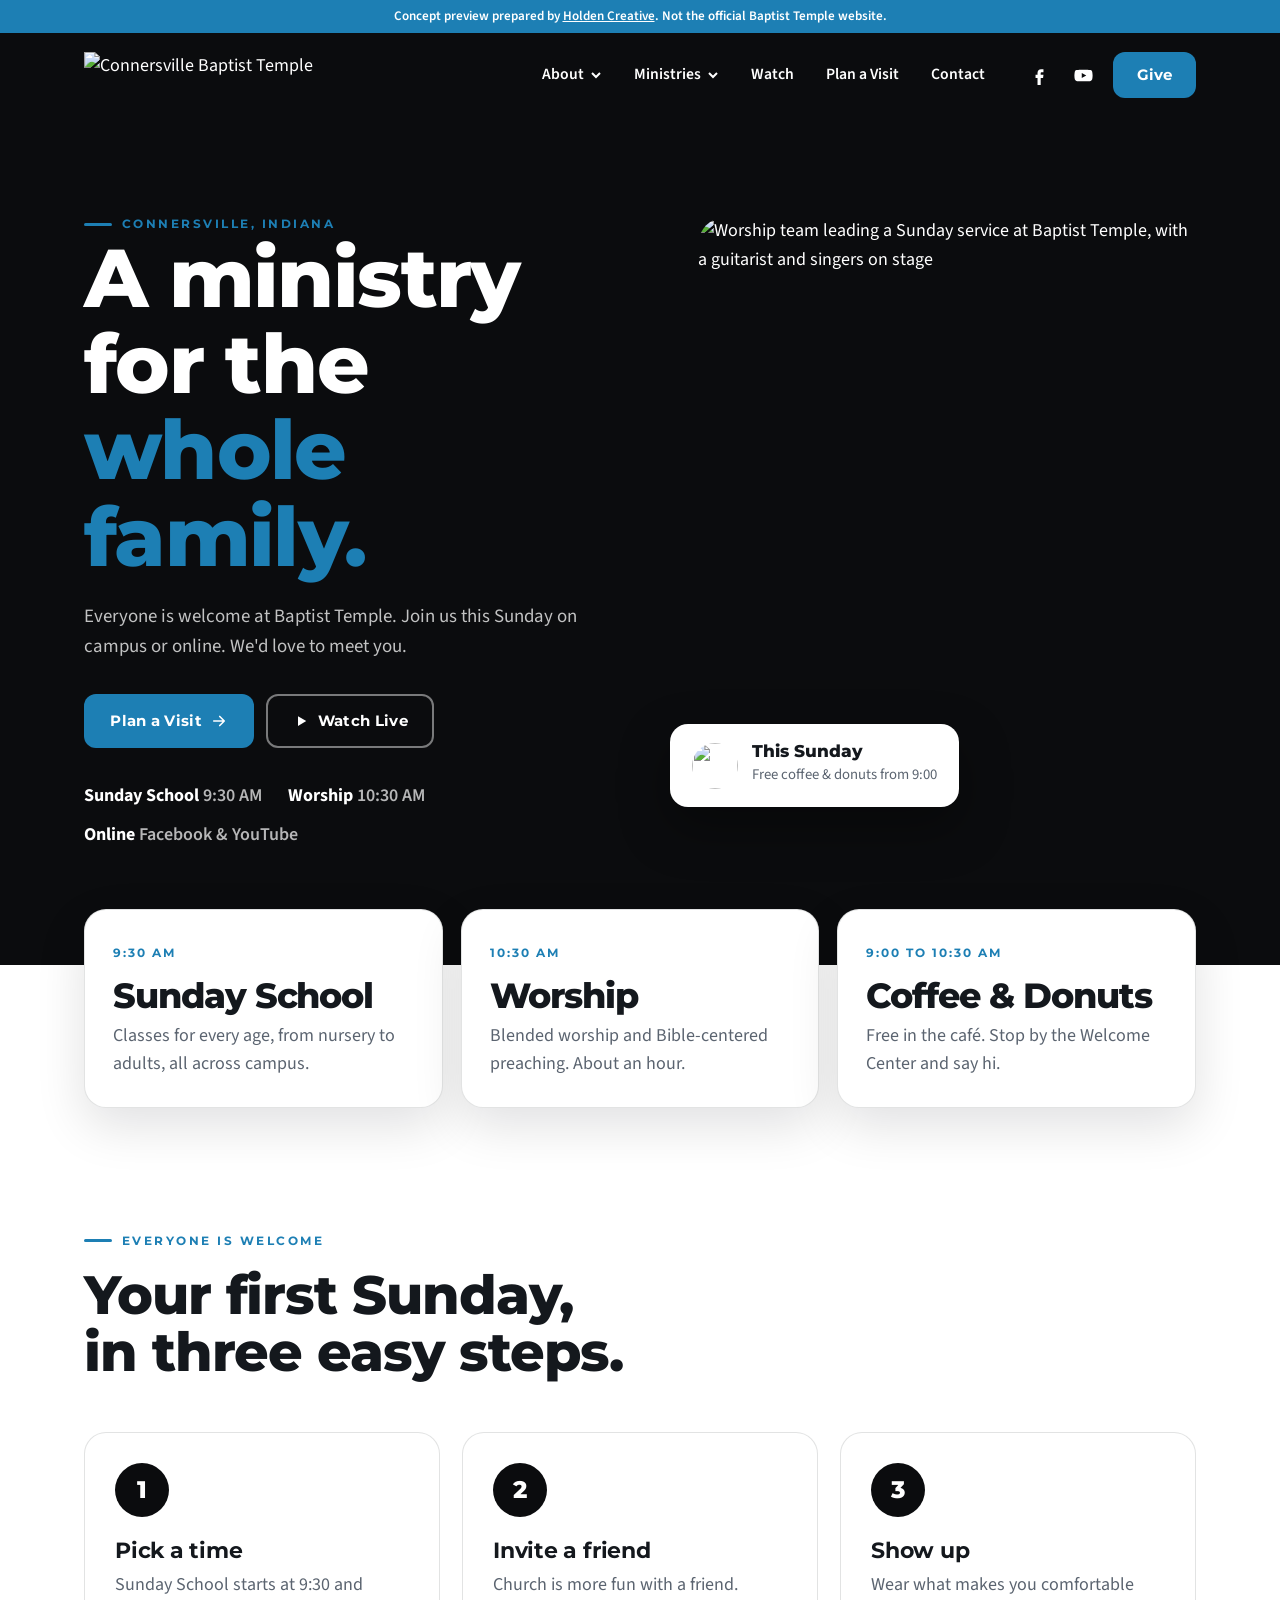
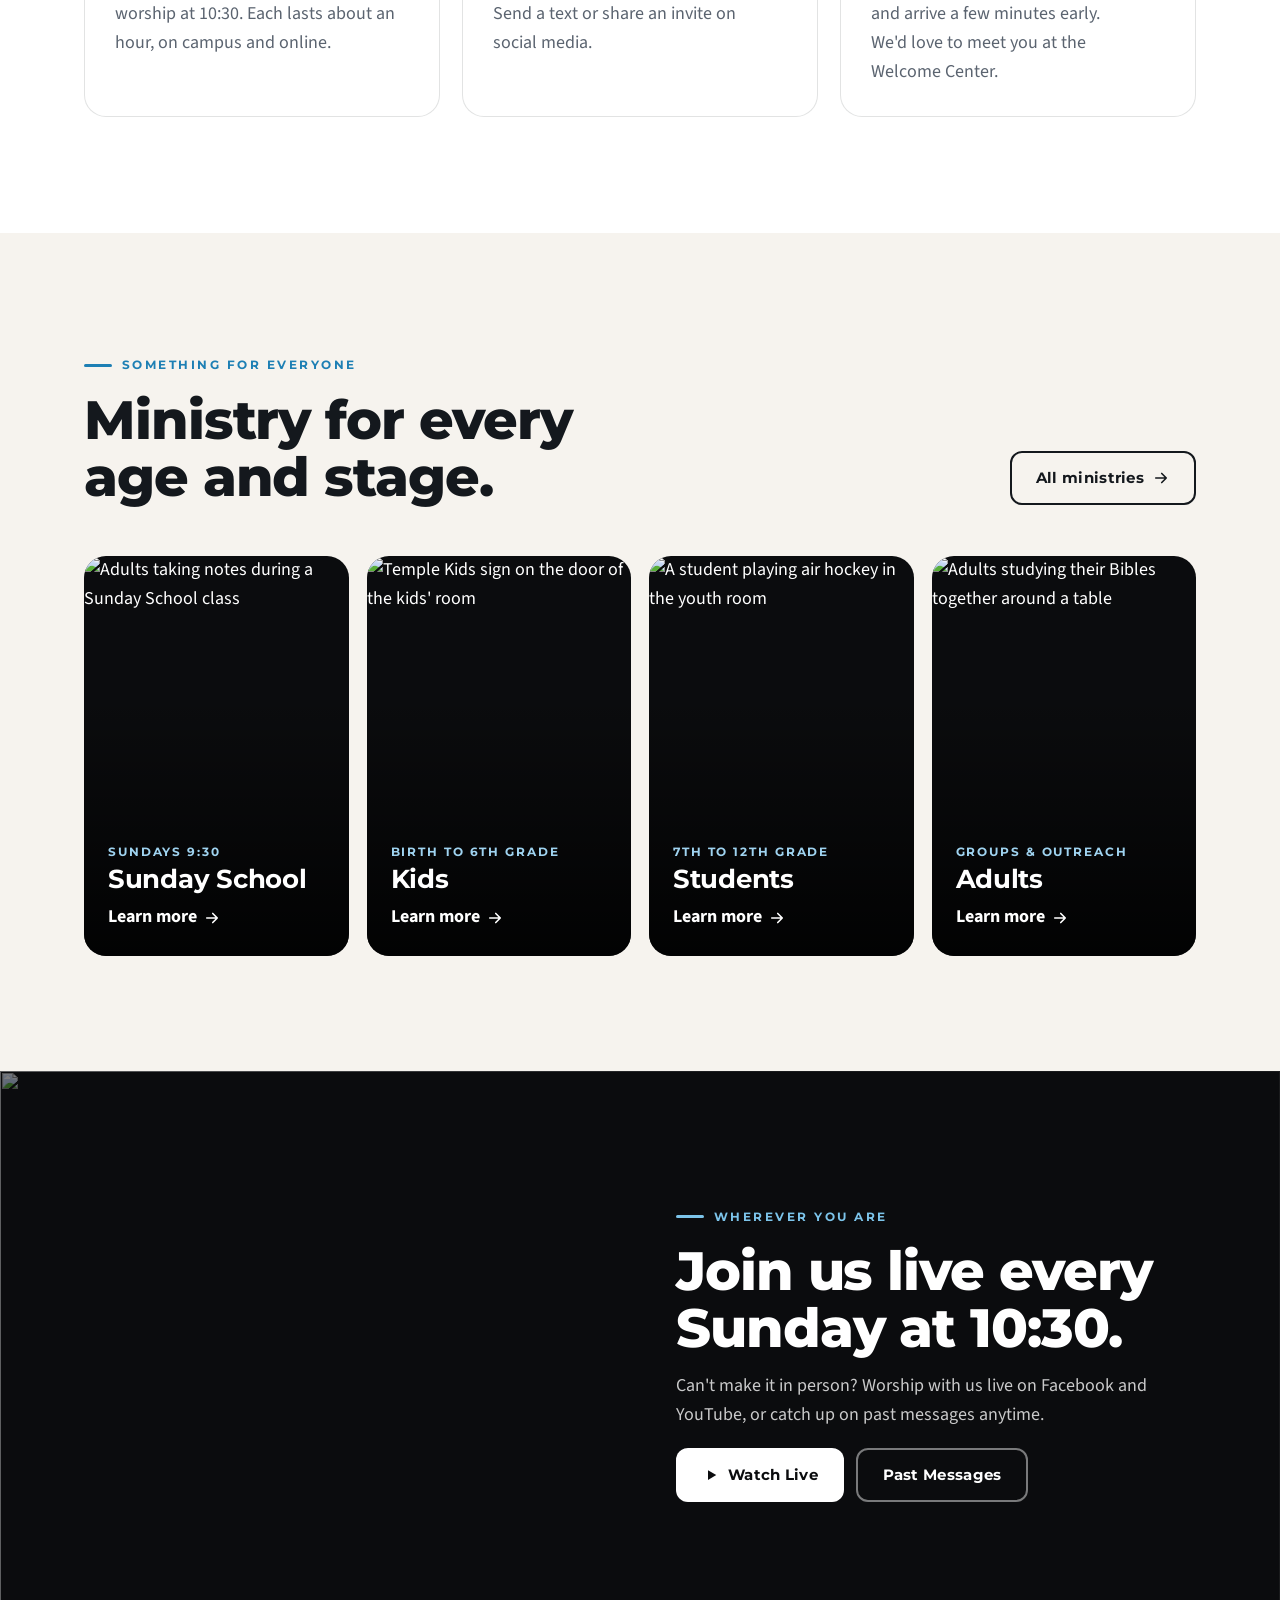
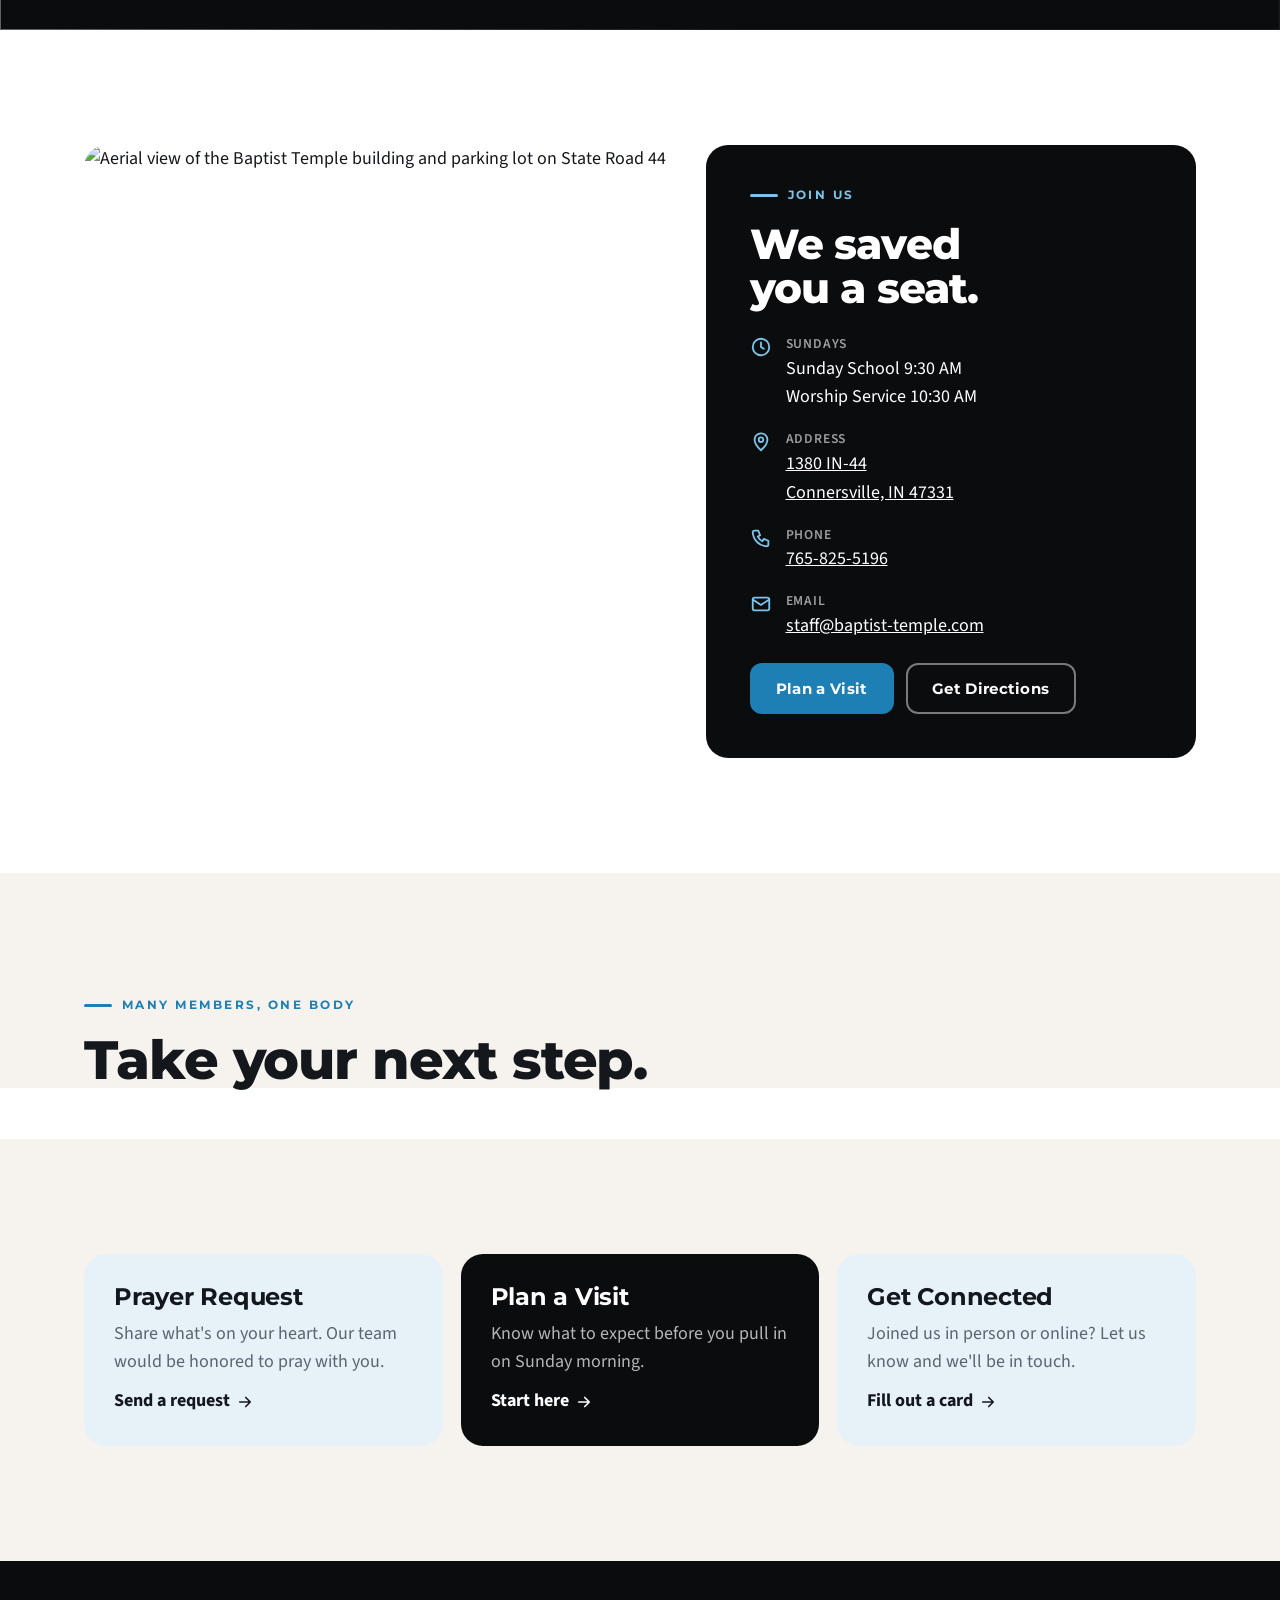
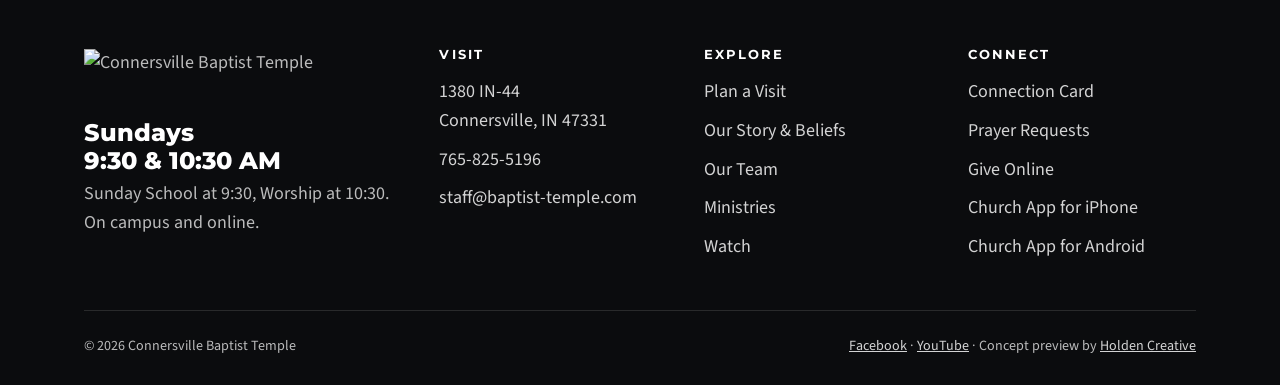
==== index.html @ 8ce60358 "Baptist Temple concept preview: 12 pages Co-Authored-By: Claude Opus 5.5 <noreply@anthropic.com> Cla" ====
<!DOCTYPE html>
<html lang="en">
<head>
<meta charset="utf-8">
<meta name="viewport" content="width=device-width, initial-scale=1">
<title>Baptist Temple · Connersville, Indiana · Sundays 9:30 & 10:30</title>
<meta name="description" content="Connersville Baptist Temple: a ministry for the whole family. Sunday School at 9:30 AM and Worship at 10:30 AM, on campus and online at 1380 IN-44, Connersville, IN.">
<meta name="robots" content="noindex, nofollow">
<meta name="theme-color" content="#0b0c0e">
<meta property="og:title" content="Baptist Temple · Connersville, Indiana · Sundays 9:30 & 10:30">
<meta property="og:description" content="Connersville Baptist Temple: a ministry for the whole family. Sunday School at 9:30 AM and Worship at 10:30 AM, on campus and online at 1380 IN-44, Connersville, IN.">
<meta property="og:image" content="https://images.squarespace-cdn.com/content/v1/69c2f93f5ac9211335b03425/bd5d86e3-f96b-4fd8-9ca3-9ea1f11c6f39/491735833_980411590846482_4012375894134007581_n+%281%29.jpg?format=2500w">
<link rel="icon" href="https://images.squarespace-cdn.com/content/v1/69c2f93f5ac9211335b03425/af8a34e6-af14-48a3-8293-bb2dea45f3d1/BT.png?format=300w">
<link rel="preconnect" href="https://fonts.googleapis.com">
<link rel="preconnect" href="https://fonts.gstatic.com" crossorigin>
<link href="https://fonts.googleapis.com/css2?family=Montserrat:wght@600;700;800&family=Source+Sans+3:wght@400;600;700&display=swap" rel="stylesheet">
<link rel="preconnect" href="https://images.squarespace-cdn.com">
<link rel="stylesheet" href="/styles.css">
</head>
<body>
<a class="skip" href="#main">Skip to content</a>
<div class="ribbon">Concept preview prepared by <a href="https://holdencreative.co">Holden Creative</a>. Not the official Baptist Temple website.</div>
<header class="site-head">
  <div class="wrap head-bar">
    <a class="brand" href="/" aria-label="Connersville Baptist Temple, home"><img src="https://images.squarespace-cdn.com/content/v1/69c2f93f5ac9211335b03425/d2fd2b12-c2a1-4f72-b96d-07d4c56fd907/Baptist+Temple.png?format=750w" alt="Connersville Baptist Temple" width="240" height="46"></a>
    <nav class="nav" aria-label="Main"><div class="nav-group"><button type="button" aria-expanded="false" aria-controls="m0">About <svg viewBox="0 0 12 12" fill="none" stroke="currentColor" stroke-width="2" aria-hidden="true"><path d="M2 4l4 4 4-4"/></svg></button><div class="menu" id="m0" hidden><a href="/about/">Our Story &amp; Beliefs</a><a href="/staff/">Our Team</a></div></div><div class="nav-group"><button type="button" aria-expanded="false" aria-controls="m1">Ministries <svg viewBox="0 0 12 12" fill="none" stroke="currentColor" stroke-width="2" aria-hidden="true"><path d="M2 4l4 4 4-4"/></svg></button><div class="menu" id="m1" hidden><a href="/kids/">Kids</a><a href="/students/">Students</a><a href="/sunday-school/">Sunday School</a><a href="/ministries/">Adults &amp; Outreach</a></div></div><a href="/watch/">Watch</a><a href="/plan-a-visit/">Plan a Visit</a><a href="/contact/">Contact</a></nav>
    <div class="head-actions">
      <div class="social"><a href="https://www.facebook.com/connersvillebt/" aria-label="Facebook"><svg viewBox="0 0 24 24" fill="currentColor" aria-hidden="true"><path d="M14 8h3V4h-3c-2.8 0-4.5 1.8-4.5 4.6V11H7v4h2.5v9h4v-9h3l.5-4h-3.5V8.9c0-.6.4-.9 1-.9z"/></svg></a><a href="https://www.youtube.com/@ConnersvilleBaptistTemple/featured" aria-label="YouTube"><svg viewBox="0 0 24 24" fill="currentColor" aria-hidden="true"><path d="M23 7.2a3 3 0 0 0-2.1-2.1C19 4.6 12 4.6 12 4.6s-7 0-8.9.5A3 3 0 0 0 1 7.2 31 31 0 0 0 .5 12a31 31 0 0 0 .5 4.8 3 3 0 0 0 2.1 2.1c1.9.5 8.9.5 8.9.5s7 0 8.9-.5a3 3 0 0 0 2.1-2.1 31 31 0 0 0 .5-4.8 31 31 0 0 0-.5-4.8zM9.8 15.1V8.9L15.5 12l-5.7 3.1z"/></svg></a></div>
      <a class="btn btn-blue" href="https://giving.myamplify.io//app/giving/temple">Give</a>
      <button class="burger" type="button" aria-label="Menu" aria-expanded="false"><svg viewBox="0 0 24 24" fill="none" stroke="currentColor" stroke-width="2" stroke-linecap="round" aria-hidden="true"><path d="M4 7h16M4 12h16M4 17h16"/></svg></button>
    </div>
  </div>
</header>
<main id="main">
<section class="hero">
  <div class="wrap hero-grid">
    <div>
      <span class="eyebrow">Connersville, Indiana</span>
      <h1>A ministry for the <span>whole family.</span></h1>
      <p class="lede">Everyone is welcome at Baptist Temple. Join us this Sunday on campus or online. We'd love to meet you.</p>
      <div class="btns">
        <a class="btn btn-blue" href="/plan-a-visit/">Plan a Visit <svg viewBox="0 0 24 24" fill="none" stroke="currentColor" stroke-width="2.2" stroke-linecap="round" stroke-linejoin="round" aria-hidden="true"><path d="M5 12h14M13 6l6 6-6 6"/></svg></a>
        <a class="btn btn-ghost" href="/watch/"><svg viewBox="0 0 24 24" fill="currentColor" aria-hidden="true"><path d="M8 5.5v13l11-6.5z"/></svg> Watch Live</a>
      </div>
      <div class="hero-meta"><span><b>Sunday School</b> 9:30 AM</span><span><b>Worship</b> 10:30 AM</span><span><b>Online</b> Facebook &amp; YouTube</span></div>
    </div>
    <div class="hero-photo">
      <img src="https://images.squarespace-cdn.com/content/v1/69c2f93f5ac9211335b03425/e378b8b1-31d3-4c08-afa0-35310423bd89/IMG_6968.jpg?format=1500w" alt="Worship team leading a Sunday service at Baptist Temple, with a guitarist and singers on stage" width="750" height="1000" fetchpriority="high">
      <div class="hero-card"><img src="https://images.squarespace-cdn.com/content/v1/69c2f93f5ac9211335b03425/af8a34e6-af14-48a3-8293-bb2dea45f3d1/BT.png?format=300w" alt="" width="46" height="46"><div><strong>This Sunday</strong><span>Free coffee &amp; donuts from 9:00</span></div></div>
    </div>
  </div>
</section>

<section>
  <div class="wrap">
    <div class="times">
      <div class="time reveal"><span class="label">9:30 AM</span><strong>Sunday School</strong><p>Classes for every age, from nursery to adults, all across campus.</p></div>
      <div class="time reveal"><span class="label">10:30 AM</span><strong>Worship</strong><p>Blended worship and Bible-centered preaching. About an hour.</p></div>
      <div class="time reveal"><span class="label">9:00 to 10:30 AM</span><strong>Coffee &amp; Donuts</strong><p>Free in the café. Stop by the Welcome Center and say hi.</p></div>
    </div>
  </div>
</section>

<section class="section">
  <div class="wrap">
    <div class="section-head reveal"><div><span class="eyebrow">Everyone is welcome</span><h2>Your first Sunday, in three easy steps.</h2></div></div>
    <div class="steps">
      <div class="step reveal"><h3>Pick a time</h3><p>Sunday School starts at 9:30 and worship at 10:30. Each lasts about an hour, on campus and online.</p></div>
      <div class="step reveal"><h3>Invite a friend</h3><p>Church is more fun with a friend. Send a text or share an invite on social media.</p></div>
      <div class="step reveal"><h3>Show up</h3><p>Wear what makes you comfortable and arrive a few minutes early. We'd love to meet you at the Welcome Center.</p></div>
    </div>
  </div>
</section>

<section class="section paper">
  <div class="wrap">
    <div class="section-head reveal">
      <div><span class="eyebrow">Something for everyone</span><h2>Ministry for every age and stage.</h2></div>
      <a class="btn btn-line" href="/ministries/">All ministries <svg viewBox="0 0 24 24" fill="none" stroke="currentColor" stroke-width="2.2" stroke-linecap="round" stroke-linejoin="round" aria-hidden="true"><path d="M5 12h14M13 6l6 6-6 6"/></svg></a>
    </div>
    <div class="tiles">
      <a class="tile reveal" href="/sunday-school/"><img src="https://images.squarespace-cdn.com/content/v1/69c2f93f5ac9211335b03425/06d5e5ef-516a-4042-9139-da05cfe2dbb7/IMG_6753.jpg?format=1500w" alt="Adults taking notes during a Sunday School class" loading="lazy"><div class="tile-body"><small>Sundays 9:30</small><h3>Sunday School</h3><span>Learn more <svg viewBox="0 0 24 24" fill="none" stroke="currentColor" stroke-width="2.2" stroke-linecap="round" stroke-linejoin="round" aria-hidden="true"><path d="M5 12h14M13 6l6 6-6 6"/></svg></span></div></a>
      <a class="tile reveal" href="/kids/"><img src="https://images.squarespace-cdn.com/content/v1/69c2f93f5ac9211335b03425/94f6acde-113e-4453-ae8d-3a871a573c6c/IMG_6888.jpg?format=1500w" alt="Temple Kids sign on the door of the kids' room" loading="lazy"><div class="tile-body"><small>Birth to 6th grade</small><h3>Kids</h3><span>Learn more <svg viewBox="0 0 24 24" fill="none" stroke="currentColor" stroke-width="2.2" stroke-linecap="round" stroke-linejoin="round" aria-hidden="true"><path d="M5 12h14M13 6l6 6-6 6"/></svg></span></div></a>
      <a class="tile reveal" href="/students/"><img src="https://images.squarespace-cdn.com/content/v1/69c2f93f5ac9211335b03425/d96848c5-23ad-4f12-8b57-4769f52632f8/IMG_5848.jpg?format=1500w" alt="A student playing air hockey in the youth room" loading="lazy"><div class="tile-body"><small>7th to 12th grade</small><h3>Students</h3><span>Learn more <svg viewBox="0 0 24 24" fill="none" stroke="currentColor" stroke-width="2.2" stroke-linecap="round" stroke-linejoin="round" aria-hidden="true"><path d="M5 12h14M13 6l6 6-6 6"/></svg></span></div></a>
      <a class="tile reveal" href="/ministries/"><img src="https://images.squarespace-cdn.com/content/v1/69c2f93f5ac9211335b03425/2e4fc092-c417-41e5-ba21-1470e12860fb/IMG_6673.jpg?format=1500w" alt="Adults studying their Bibles together around a table" loading="lazy"><div class="tile-body"><small>Groups &amp; outreach</small><h3>Adults</h3><span>Learn more <svg viewBox="0 0 24 24" fill="none" stroke="currentColor" stroke-width="2.2" stroke-linecap="round" stroke-linejoin="round" aria-hidden="true"><path d="M5 12h14M13 6l6 6-6 6"/></svg></span></div></a>
    </div>
  </div>
</section>

<section class="watch">
  <img class="bg" src="https://images.squarespace-cdn.com/content/v1/69c2f93f5ac9211335b03425/cd1e4a0b-e41f-4de5-9050-74a3e52968cd/IMG_7106.jpg?format=2500w" alt="" loading="lazy">
  <div class="wrap">
    <div class="watch-copy reveal">
      <span class="eyebrow">Wherever you are</span>
      <h2>Join us live every Sunday at 10:30.</h2>
      <p>Can't make it in person? Worship with us live on Facebook and YouTube, or catch up on past messages anytime.</p>
      <div class="btns"><a class="btn btn-white" href="/watch/"><svg viewBox="0 0 24 24" fill="currentColor" aria-hidden="true"><path d="M8 5.5v13l11-6.5z"/></svg> Watch Live</a><a class="btn btn-ghost" href="https://www.youtube.com/@ConnersvilleBaptistTemple/featured">Past Messages</a></div>
    </div>
  </div>
</section>

<section class="section">
  <div class="wrap">
    <div class="visit">
      <div class="visit-photo reveal"><img src="https://images.squarespace-cdn.com/content/v1/69c2f93f5ac9211335b03425/bd5d86e3-f96b-4fd8-9ca3-9ea1f11c6f39/491735833_980411590846482_4012375894134007581_n+%281%29.jpg?format=2500w" alt="Aerial view of the Baptist Temple building and parking lot on State Road 44" loading="lazy"></div>
      <div class="visit-card reveal">
        <span class="eyebrow" style="color:#7cc4ea">Join us</span>
        <h2>We saved you a seat.</h2>
        <div class="info">
          <div><svg viewBox="0 0 24 24" fill="none" stroke="currentColor" stroke-width="2" stroke-linecap="round" stroke-linejoin="round" aria-hidden="true"><circle cx="12" cy="12" r="9"/><path d="M12 7v5l3 2"/></svg><span><small>Sundays</small>Sunday School 9:30 AM<br>Worship Service 10:30 AM</span></div>
          <div><svg viewBox="0 0 24 24" fill="none" stroke="currentColor" stroke-width="2" stroke-linecap="round" stroke-linejoin="round" aria-hidden="true"><path d="M12 21s-7-6.2-7-11.5a7 7 0 0 1 14 0C19 14.8 12 21 12 21z"/><circle cx="12" cy="9.5" r="2.5"/></svg><span><small>Address</small><a href="https://www.google.com/maps/search/?api=1&query=Baptist+Temple+1380+IN-44+Connersville+IN+47331">1380 IN-44<br>Connersville, IN 47331</a></span></div>
          <div><svg viewBox="0 0 24 24" fill="none" stroke="currentColor" stroke-width="2" stroke-linecap="round" stroke-linejoin="round" aria-hidden="true"><path d="M5 4h4l2 5-2.5 1.5a11 11 0 0 0 5 5L15 13l5 2v4a2 2 0 0 1-2 2A16 16 0 0 1 3 6a2 2 0 0 1 2-2"/></svg><span><small>Phone</small><a href="tel:+17658255196">765-825-5196</a></span></div>
          <div><svg viewBox="0 0 24 24" fill="none" stroke="currentColor" stroke-width="2" stroke-linecap="round" stroke-linejoin="round" aria-hidden="true"><rect x="3" y="5" width="18" height="14" rx="2"/><path d="M3 7l9 6 9-6"/></svg><span><small>Email</small><a href="mailto:staff@baptist-temple.com">staff@baptist-temple.com</a></span></div>
        </div>
        <div class="btns"><a class="btn btn-blue" href="/plan-a-visit/">Plan a Visit</a><a class="btn btn-ghost" href="https://www.google.com/maps/search/?api=1&query=Baptist+Temple+1380+IN-44+Connersville+IN+47331">Get Directions</a></div>
      </div>
    </div>
  </div>
</section>

<section class="section paper" style="padding-bottom:0">
  <div class="wrap"><div class="section-head reveal"><div><span class="eyebrow">Many members, one body</span><h2>Take your next step.</h2></div></div></div>
</section>
<div class="paper" style="background:var(--paper)"><section class="section">
  <div class="wrap">
    <div class="trio reveal">
      <a href="/prayer/"><h3>Prayer Request</h3><p>Share what's on your heart. Our team would be honored to pray with you.</p><span>Send a request <svg viewBox="0 0 24 24" fill="none" stroke="currentColor" stroke-width="2.2" stroke-linecap="round" stroke-linejoin="round" aria-hidden="true"><path d="M5 12h14M13 6l6 6-6 6"/></svg></span></a>
      <a href="/plan-a-visit/"><h3>Plan a Visit</h3><p>Know what to expect before you pull in on Sunday morning.</p><span>Start here <svg viewBox="0 0 24 24" fill="none" stroke="currentColor" stroke-width="2.2" stroke-linecap="round" stroke-linejoin="round" aria-hidden="true"><path d="M5 12h14M13 6l6 6-6 6"/></svg></span></a>
      <a href="/connect/"><h3>Get Connected</h3><p>Joined us in person or online? Let us know and we'll be in touch.</p><span>Fill out a card <svg viewBox="0 0 24 24" fill="none" stroke="currentColor" stroke-width="2.2" stroke-linecap="round" stroke-linejoin="round" aria-hidden="true"><path d="M5 12h14M13 6l6 6-6 6"/></svg></span></a>
    </div>
  </div>
</section></div>
</main>
<footer class="site-foot">
  <div class="wrap">
    <div class="foot-grid">
      <div class="foot-times">
        <img src="https://images.squarespace-cdn.com/content/v1/69c2f93f5ac9211335b03425/d2fd2b12-c2a1-4f72-b96d-07d4c56fd907/Baptist+Temple.png?format=750w" alt="Connersville Baptist Temple" width="260" height="50" loading="lazy">
        <strong>Sundays<br>9:30 &amp; 10:30 AM</strong>
        <p>Sunday School at 9:30, Worship at 10:30.<br>On campus and online.</p>
      </div>
      <div>
        <h4>Visit</h4>
        <ul>
          <li><a href="https://www.google.com/maps/search/?api=1&query=Baptist+Temple+1380+IN-44+Connersville+IN+47331">1380 IN-44<br>Connersville, IN 47331</a></li>
          <li><a href="tel:+17658255196">765-825-5196</a></li>
          <li><a href="mailto:staff@baptist-temple.com">staff@baptist-temple.com</a></li>
        </ul>
      </div>
      <div>
        <h4>Explore</h4>
        <ul>
          <li><a href="/plan-a-visit/">Plan a Visit</a></li>
          <li><a href="/about/">Our Story &amp; Beliefs</a></li>
          <li><a href="/staff/">Our Team</a></li>
          <li><a href="/ministries/">Ministries</a></li>
          <li><a href="/watch/">Watch</a></li>
        </ul>
      </div>
      <div>
        <h4>Connect</h4>
        <ul>
          <li><a href="/connect/">Connection Card</a></li>
          <li><a href="/prayer/">Prayer Requests</a></li>
          <li><a href="https://giving.myamplify.io//app/giving/temple">Give Online</a></li>
          <li><a href="https://apps.apple.com/app/id1644388825">Church App for iPhone</a></li>
          <li><a href="https://play.google.com/store/apps/details?id=com.ministrybrands.easytithepro">Church App for Android</a></li>
        </ul>
      </div>
    </div>
    <div class="foot-bottom">
      <span>&copy; <span id="yr">2026</span> Connersville Baptist Temple</span>
      <span><a href="https://www.facebook.com/connersvillebt/">Facebook</a> &middot; <a href="https://www.youtube.com/@ConnersvilleBaptistTemple/featured">YouTube</a> &middot; Concept preview by <a href="https://holdencreative.co">Holden Creative</a></span>
    </div>
  </div>
</footer>
<script src="/site.js" defer></script>
</body>
</html>
---- styles.css ----
/* Baptist Temple · concept preview by Holden Creative
   Palette pulled from their logo: black, Temple blue, plus a warm paper ground. */
:root{
  --black:#0b0c0e;
  --ink:#14181d;
  --blue:#1d7fb4;          /* the "BT" mark + Give button */
  --blue-deep:#0f5a85;
  --blue-soft:#e6f1f8;
  --paper:#f6f3ee;
  --sand:#ece6dc;
  --muted:#5b6470;
  --line:rgba(20,24,29,.12);
  --display:"Montserrat",ui-sans-serif,system-ui,sans-serif;
  --body:"Source Sans 3",ui-sans-serif,system-ui,sans-serif;
  --wrap:1200px;
  --pad:clamp(20px,4vw,44px);
  --r:22px;
}
*,*::before,*::after{box-sizing:border-box}
html{scroll-behavior:smooth;-webkit-text-size-adjust:100%}
body{margin:0;font-family:var(--body);font-size:18px;line-height:1.6;color:var(--ink);background:#fff;-webkit-font-smoothing:antialiased}
img{display:block;max-width:100%;height:auto}
a{color:inherit}
[hidden]{display:none!important}
:focus-visible{outline:3px solid var(--blue);outline-offset:3px;border-radius:6px}
.wrap{max-width:var(--wrap);margin:0 auto;padding:0 var(--pad)}
h1,h2,h3,h4{font-family:var(--display);line-height:1.05;margin:0;letter-spacing:-.02em;text-wrap:balance}
h1{font-size:clamp(2.6rem,6.4vw,5.2rem);font-weight:800}
h2{font-size:clamp(2rem,4.4vw,3.4rem);font-weight:800}
h3{font-size:1.35rem;font-weight:700;letter-spacing:-.01em}
p{margin:0 0 1em;text-wrap:pretty}
.eyebrow{display:inline-flex;align-items:center;gap:10px;font:700 .78rem/1 var(--display);letter-spacing:.2em;text-transform:uppercase;color:var(--blue)}
.eyebrow::before{content:"";width:28px;height:3px;border-radius:3px;background:currentColor}
.lede{font-size:1.18rem;color:var(--muted);max-width:36em}
.skip{position:absolute;left:-999px;top:8px;background:#fff;padding:8px 14px;z-index:200}
.skip:focus{left:8px}

/* preview ribbon */
.ribbon{background:var(--blue);color:#fff;font:600 .82rem/1.3 var(--body);text-align:center;padding:8px 16px}
.ribbon a{color:#fff}

/* buttons */
.btn{display:inline-flex;align-items:center;justify-content:center;gap:.5em;font:700 .95rem/1 var(--display);letter-spacing:.02em;padding:1.05em 1.6em;border-radius:12px;text-decoration:none;border:2px solid transparent;cursor:pointer;transition:background .2s,color .2s,border-color .2s,transform .2s}
.btn:hover{transform:translateY(-1px)}
.btn svg{width:18px;height:18px;flex:none}
.btn-blue{background:var(--blue);color:#fff}
.btn-blue:hover{background:var(--blue-deep)}
.btn-white{background:#fff;color:var(--black)}
.btn-white:hover{background:var(--blue-soft)}
.btn-ghost{border-color:rgba(255,255,255,.45);color:#fff}
.btn-ghost:hover{background:rgba(255,255,255,.1);border-color:#fff}
.btn-line{border-color:var(--ink);color:var(--ink)}
.btn-line:hover{background:var(--ink);color:#fff}
.btns{display:flex;flex-wrap:wrap;gap:12px}

/* header */
.site-head{position:sticky;top:0;z-index:60;background:var(--black);color:#fff}
.head-bar{display:flex;align-items:center;gap:20px;min-height:84px}
.brand{display:flex;align-items:center;margin-right:auto;text-decoration:none}
.brand img{height:46px;width:auto}
.nav{display:flex;align-items:center;gap:4px}
.nav > a,.nav-group > button{font:600 .98rem/1 var(--body);color:#fff;text-decoration:none;background:none;border:0;padding:12px 14px;border-radius:10px;cursor:pointer;display:inline-flex;align-items:center;gap:6px}
.nav > a:hover,.nav-group > button:hover,.nav-group.open > button{background:rgba(255,255,255,.1)}
.nav > a[aria-current="page"]{box-shadow:inset 0 -3px 0 var(--blue)}
.nav-group{position:relative}
.nav-group > button svg{width:12px;height:12px;transition:transform .2s}
.nav-group.open > button svg{transform:rotate(180deg)}
.menu{position:absolute;top:calc(100% + 8px);left:0;min-width:230px;background:#fff;color:var(--ink);border-radius:14px;padding:8px;box-shadow:0 18px 50px rgba(0,0,0,.28)}
.menu a{display:block;padding:11px 14px;border-radius:9px;text-decoration:none;font-weight:600}
.menu a:hover{background:var(--blue-soft);color:var(--blue-deep)}
.head-actions{display:flex;align-items:center;gap:10px}
.social{display:flex;gap:4px}
.social a{width:40px;height:40px;display:grid;place-items:center;border-radius:10px;color:#fff}
.social a:hover{background:rgba(255,255,255,.1)}
.social svg{width:19px;height:19px}
.head-actions .btn{padding:.9em 1.4em}
.burger{display:none;background:none;border:0;color:#fff;width:46px;height:46px;border-radius:10px;cursor:pointer}
.burger svg{width:26px;height:26px}
@media (max-width:1020px){
  .nav,.head-actions .social{display:none}
  .burger{display:grid;place-items:center}
  .site-head.open .nav{display:flex;position:absolute;left:0;right:0;top:100%;flex-direction:column;align-items:stretch;background:var(--black);padding:8px var(--pad) 24px;border-top:1px solid rgba(255,255,255,.12);height:calc(100vh - 120px);height:calc(100dvh - 120px);overflow:auto}
  .site-head.open .nav > a,.site-head.open .nav-group > button{width:100%;justify-content:space-between;padding:16px 4px;font-size:1.1rem;border-radius:0;border-bottom:1px solid rgba(255,255,255,.1)}
  .site-head.open .menu{position:static;box-shadow:none;background:transparent;color:#fff;padding:0 0 8px 12px}
  .site-head.open .menu a{padding:12px 4px;color:rgba(255,255,255,.85)}
  .site-head.open .menu a:hover{background:none;color:#fff}
  .brand img{height:38px}
}
@media (max-width:520px){.head-actions .btn{padding:.8em 1.1em;font-size:.88rem}}

/* hero */
.hero{background:var(--black);color:#fff;overflow:hidden}
.hero-grid{display:grid;grid-template-columns:1.05fr .95fr;gap:clamp(28px,5vw,70px);align-items:center;padding-top:clamp(48px,7vw,96px);padding-bottom:clamp(72px,9vw,120px)}
.hero h1 span{color:var(--blue)}
.hero .lede{color:rgba(255,255,255,.75);margin:22px 0 32px}
.hero-meta{display:flex;flex-wrap:wrap;gap:10px 26px;margin-top:34px;color:rgba(255,255,255,.7);font-weight:600}
.hero-meta b{color:#fff}
.hero-photo{position:relative}
.hero-photo img{width:100%;aspect-ratio:4/5;object-fit:cover;border-radius:28px}
.hero-card{position:absolute;left:-28px;bottom:32px;background:#fff;color:var(--ink);border-radius:18px;padding:18px 22px;box-shadow:0 20px 50px rgba(0,0,0,.35);display:flex;gap:14px;align-items:center}
.hero-card img{width:46px;height:46px;border-radius:50%;aspect-ratio:auto}
.hero-card strong{display:block;font:800 1.05rem/1.1 var(--display)}
.hero-card span{font-size:.92rem;color:var(--muted)}
@media (max-width:880px){
  .hero-grid{grid-template-columns:1fr}
  .hero-photo img{aspect-ratio:4/3.4}
  .hero-card{left:16px;bottom:16px}
}

/* page hero (inner pages) */
.page-hero{position:relative;background:var(--black);color:#fff;overflow:hidden}
.page-hero .bg{position:absolute;inset:0;width:100%;height:100%;object-fit:cover;opacity:.42}
.page-hero::after{content:"";position:absolute;inset:0;background:linear-gradient(90deg,rgba(11,12,14,.92) 0%,rgba(11,12,14,.55) 60%,rgba(11,12,14,.3) 100%)}
.page-hero .wrap{position:relative;z-index:1;padding-top:clamp(64px,9vw,120px);padding-bottom:clamp(56px,8vw,100px)}
.page-hero h1{max-width:13em}
.page-hero .lede{color:rgba(255,255,255,.78);margin-top:18px}
.page-hero .eyebrow{color:#7cc4ea}

/* sections */
.section{padding:clamp(64px,9vw,120px) 0}
.section.paper{background:var(--paper)}
.section.dark{background:var(--black);color:#fff}
.section.dark .lede{color:rgba(255,255,255,.72)}
.section-head{display:flex;justify-content:space-between;align-items:end;gap:24px;flex-wrap:wrap;margin-bottom:clamp(32px,4vw,52px)}
.section-head > div{max-width:640px}
.section-head h2{margin-top:14px}
.section-head .lede{margin:16px 0 0}

/* service strip */
.times{display:grid;grid-template-columns:repeat(3,1fr);gap:18px;margin-top:-56px;position:relative;z-index:2}
.time{background:#fff;border-radius:var(--r);padding:28px;box-shadow:0 18px 50px rgba(11,12,14,.12);border:1px solid var(--line)}
.time .label{font:700 .78rem/1 var(--display);letter-spacing:.16em;text-transform:uppercase;color:var(--blue)}
.time strong{display:block;font:800 2.2rem/1 var(--display);margin:12px 0 8px;letter-spacing:-.03em}
.time p{margin:0;color:var(--muted)}
@media (max-width:820px){.times{grid-template-columns:1fr;margin-top:-40px}}

/* steps */
.steps{display:grid;grid-template-columns:repeat(3,1fr);gap:22px;counter-reset:s}
.step{background:#fff;border:1px solid var(--line);border-radius:var(--r);padding:30px}
.step::before{counter-increment:s;content:counter(s);display:grid;place-items:center;width:54px;height:54px;border-radius:50%;background:var(--black);color:#fff;font:800 1.5rem/1 var(--display);margin-bottom:22px}
.step h3{margin-bottom:10px}
.step p{color:var(--muted);margin:0}
@media (max-width:820px){.steps{grid-template-columns:1fr}}

/* ministry tiles */
.tiles{display:grid;grid-template-columns:repeat(4,1fr);gap:18px}
.tile{position:relative;border-radius:var(--r);overflow:hidden;min-height:400px;display:flex;align-items:flex-end;color:#fff;text-decoration:none;background:var(--black)}
.tile img{position:absolute;inset:0;width:100%;height:100%;object-fit:cover;transition:transform .6s}
.tile::after{content:"";position:absolute;inset:0;background:linear-gradient(180deg,rgba(0,0,0,0) 35%,rgba(0,0,0,.82) 100%)}
.tile:hover img{transform:scale(1.05)}
.tile-body{position:relative;z-index:1;padding:24px}
.tile-body small{display:block;font:700 .74rem/1 var(--display);letter-spacing:.16em;text-transform:uppercase;color:#9fd3f0;margin-bottom:8px}
.tile-body h3{font-size:1.6rem}
.tile-body span{display:inline-flex;align-items:center;gap:6px;margin-top:10px;font-weight:700}
.tile-body span svg,.trio span svg{width:18px;height:18px;flex:none}
@media (max-width:1000px){.tiles{grid-template-columns:repeat(2,1fr)}.tile{min-height:320px}}
@media (max-width:560px){.tiles{grid-template-columns:1fr}}

/* split */
.split{display:grid;grid-template-columns:1fr 1fr;gap:clamp(28px,6vw,80px);align-items:center}
.split.flip > :first-child{order:2}
.split img.photo{width:100%;border-radius:var(--r);aspect-ratio:4/3;object-fit:cover}
.split h2{margin:14px 0 18px}
@media (max-width:860px){.split{grid-template-columns:1fr}.split.flip > :first-child{order:0}}

/* watch band */
.watch{position:relative;color:#fff;background:var(--black);overflow:hidden}
.watch img.bg{position:absolute;inset:0;width:100%;height:100%;object-fit:cover;object-position:30% center;opacity:.55}
.watch::after{content:"";position:absolute;inset:0;background:linear-gradient(90deg,rgba(11,12,14,.15) 0%,rgba(11,12,14,.85) 58%)}
.watch .wrap{position:relative;z-index:1;display:flex;justify-content:flex-end;padding-top:clamp(80px,10vw,140px);padding-bottom:clamp(80px,10vw,140px)}
.watch-copy{max-width:520px}
.watch-copy h2{margin:14px 0 16px}
.watch-copy p{color:rgba(255,255,255,.78)}
.watch .eyebrow{color:#7cc4ea}

/* visit */
.visit{display:grid;grid-template-columns:1.1fr .9fr;gap:22px}
.visit-photo{border-radius:var(--r);overflow:hidden;min-height:420px;position:relative}
.visit-photo img{position:absolute;inset:0;width:100%;height:100%;object-fit:cover}
.visit-card{background:var(--black);color:#fff;border-radius:var(--r);padding:clamp(28px,4vw,44px);display:flex;flex-direction:column;gap:22px}
.visit-card h2{font-size:clamp(1.9rem,3.4vw,2.6rem)}
.info{display:grid;gap:16px}
.info div{display:flex;gap:14px;align-items:flex-start}
.info svg{width:22px;height:22px;flex:none;color:#7cc4ea;margin-top:3px}
.info a{color:#fff}
.info small{display:block;color:rgba(255,255,255,.6);font-size:.85rem;font-weight:600;letter-spacing:.06em;text-transform:uppercase}
.map{width:100%;height:100%;min-height:320px;border:0;border-radius:var(--r)}
@media (max-width:880px){.visit{grid-template-columns:1fr}.visit-photo{min-height:280px}}

/* cta trio */
.trio{display:grid;grid-template-columns:repeat(3,1fr);gap:18px}
.trio a{display:flex;flex-direction:column;gap:10px;padding:30px;border-radius:var(--r);background:var(--blue-soft);text-decoration:none;transition:background .2s,transform .2s}
.trio a:hover{background:#d6e9f5;transform:translateY(-2px)}
.trio a:nth-child(2){background:var(--black);color:#fff}
.trio a:nth-child(2):hover{background:#22262c}
.trio a:nth-child(2) p{color:rgba(255,255,255,.7)}
.trio h3{font-size:1.5rem}
.trio p{margin:0;color:var(--muted)}
.trio span{margin-top:auto;font-weight:700;display:inline-flex;align-items:center;gap:6px}
@media (max-width:820px){.trio{grid-template-columns:1fr}}

/* cards + lists */
.cards{display:grid;grid-template-columns:repeat(auto-fill,minmax(260px,1fr));gap:18px}
.card{background:#fff;border:1px solid var(--line);border-radius:var(--r);padding:28px}
.card h3{margin-bottom:8px}
.card p{color:var(--muted);margin:0}
.card .when{display:inline-block;margin-bottom:14px;font:700 .8rem/1 var(--display);letter-spacing:.08em;text-transform:uppercase;color:var(--blue);background:var(--blue-soft);padding:8px 12px;border-radius:999px}
.card.dark{background:var(--black);color:#fff;border-color:var(--black)}
.card.dark p{color:rgba(255,255,255,.72)}
.checks{list-style:none;padding:0;margin:0;display:grid;gap:12px}
.checks li{position:relative;padding-left:34px}
.checks li::before{content:"";position:absolute;left:0;top:4px;width:22px;height:22px;border-radius:50%;background:var(--blue) url("data:image/svg+xml,%3Csvg xmlns='http://www.w3.org/2000/svg' viewBox='0 0 24 24' fill='none' stroke='white' stroke-width='3.2' stroke-linecap='round' stroke-linejoin='round'%3E%3Cpath d='M5 12.5l4.5 4.5L19 7.5'/%3E%3C/svg%3E") center/14px no-repeat}

/* schedule table */
.schedule{width:100%;border-collapse:collapse;background:#fff;border-radius:var(--r);overflow:hidden;border:1px solid var(--line)}
.schedule th,.schedule td{text-align:left;padding:16px 20px;border-bottom:1px solid var(--line);vertical-align:top}
.schedule th{font:700 .78rem/1 var(--display);letter-spacing:.12em;text-transform:uppercase;color:var(--muted);background:var(--paper)}
.schedule tr:last-child td{border-bottom:0}
.schedule td:first-child{font-weight:700}
.table-wrap{overflow-x:auto;border-radius:var(--r)}

/* accordion */
.acc{border-top:1px solid var(--line)}
.acc details{border-bottom:1px solid var(--line)}
.acc summary{list-style:none;cursor:pointer;display:flex;justify-content:space-between;align-items:center;gap:20px;padding:22px 4px;font:700 1.2rem/1.3 var(--display)}
.acc summary::-webkit-details-marker{display:none}
.acc summary::after{content:"+";font:400 1.8rem/1 var(--body);color:var(--blue);transition:transform .2s}
.acc details[open] summary::after{transform:rotate(45deg)}
.acc details > div{padding:0 4px 24px;color:var(--muted);max-width:52em}

/* staff */
.team{display:grid;grid-template-columns:repeat(auto-fill,minmax(250px,1fr));gap:22px}
.person{background:#fff;border:1px solid var(--line);border-radius:var(--r);overflow:hidden;display:flex;flex-direction:column}
.person img{width:100%;aspect-ratio:1/1;object-fit:cover;object-position:center 25%;background:var(--sand)}
.person-body{padding:22px 22px 24px;display:flex;flex-direction:column;flex:1}
.person h3{font-size:1.25rem}
.person .role{font:700 .78rem/1.3 var(--display);letter-spacing:.12em;text-transform:uppercase;color:var(--blue);margin:6px 0 12px}
.person p{color:var(--muted);font-size:.98rem;margin:0}
.person.lead{grid-column:1/-1;flex-direction:row}
.person.lead img{width:42%;aspect-ratio:auto;min-height:100%}
.person.lead .person-body{padding:clamp(26px,4vw,48px);justify-content:center}
.person.lead h3{font-size:clamp(1.8rem,3vw,2.4rem)}
@media (max-width:760px){.person.lead{flex-direction:column}.person.lead img{width:100%;aspect-ratio:1/1}}

/* forms */
.form{background:#fff;border:1px solid var(--line);border-radius:var(--r);padding:clamp(24px,4vw,40px);display:grid;gap:18px}
.form .row{display:grid;grid-template-columns:1fr 1fr;gap:18px}
.form label{display:grid;gap:8px;font-weight:700;font-size:.95rem}
.form input,.form textarea,.form select{font:inherit;font-weight:400;padding:14px 16px;border-radius:12px;border:1.5px solid var(--line);background:#fff;color:var(--ink);width:100%}
.form textarea{min-height:140px;resize:vertical}
.form input:focus,.form textarea:focus,.form select:focus{outline:none;border-color:var(--blue);box-shadow:0 0 0 4px rgba(29,127,180,.16)}
.form fieldset{border:0;padding:0;margin:0;display:grid;gap:10px}
.form legend{font-weight:700;font-size:.95rem;margin-bottom:8px}
.form .opts{display:flex;flex-wrap:wrap;gap:10px}
.form .opts label{display:flex;align-items:center;gap:8px;font-weight:600;padding:10px 14px;border:1.5px solid var(--line);border-radius:999px;cursor:pointer}
.form .opts input{width:auto;padding:0}
.form-note{font-size:.9rem;color:var(--muted);margin:0}
.form-msg{padding:14px 16px;border-radius:12px;background:var(--blue-soft);color:var(--blue-deep);font-weight:600}
@media (max-width:640px){.form .row{grid-template-columns:1fr}}

/* footer */
.site-foot{background:var(--black);color:rgba(255,255,255,.72);padding:clamp(56px,7vw,88px) 0 28px}
.foot-grid{display:grid;grid-template-columns:1.4fr 1fr 1fr 1fr;gap:36px}
.foot-grid img{height:50px;width:auto;margin-bottom:20px}
.foot-grid h4{color:#fff;font:700 .8rem/1 var(--display);letter-spacing:.16em;text-transform:uppercase;margin-bottom:16px}
.foot-grid ul{list-style:none;margin:0;padding:0;display:grid;gap:10px}
.foot-grid a{color:rgba(255,255,255,.82);text-decoration:none}
.foot-grid a:hover{color:#fff;text-decoration:underline}
.foot-times strong{color:#fff;display:block;font:800 1.5rem/1.15 var(--display);margin-bottom:6px}
.foot-bottom{display:flex;justify-content:space-between;flex-wrap:wrap;gap:12px;border-top:1px solid rgba(255,255,255,.12);margin-top:48px;padding-top:24px;font-size:.88rem}
.foot-bottom a{color:rgba(255,255,255,.82)}
@media (max-width:900px){.foot-grid{grid-template-columns:1fr 1fr}}
@media (max-width:560px){.foot-grid{grid-template-columns:1fr}}

/* reveal */
.reveal{opacity:0;transform:translateY(18px);transition:opacity .7s ease,transform .7s ease}
.reveal.in{opacity:1;transform:none}
@media (prefers-reduced-motion:reduce){.reveal{opacity:1;transform:none;transition:none}html{scroll-behavior:auto}.tile img{transition:none}}
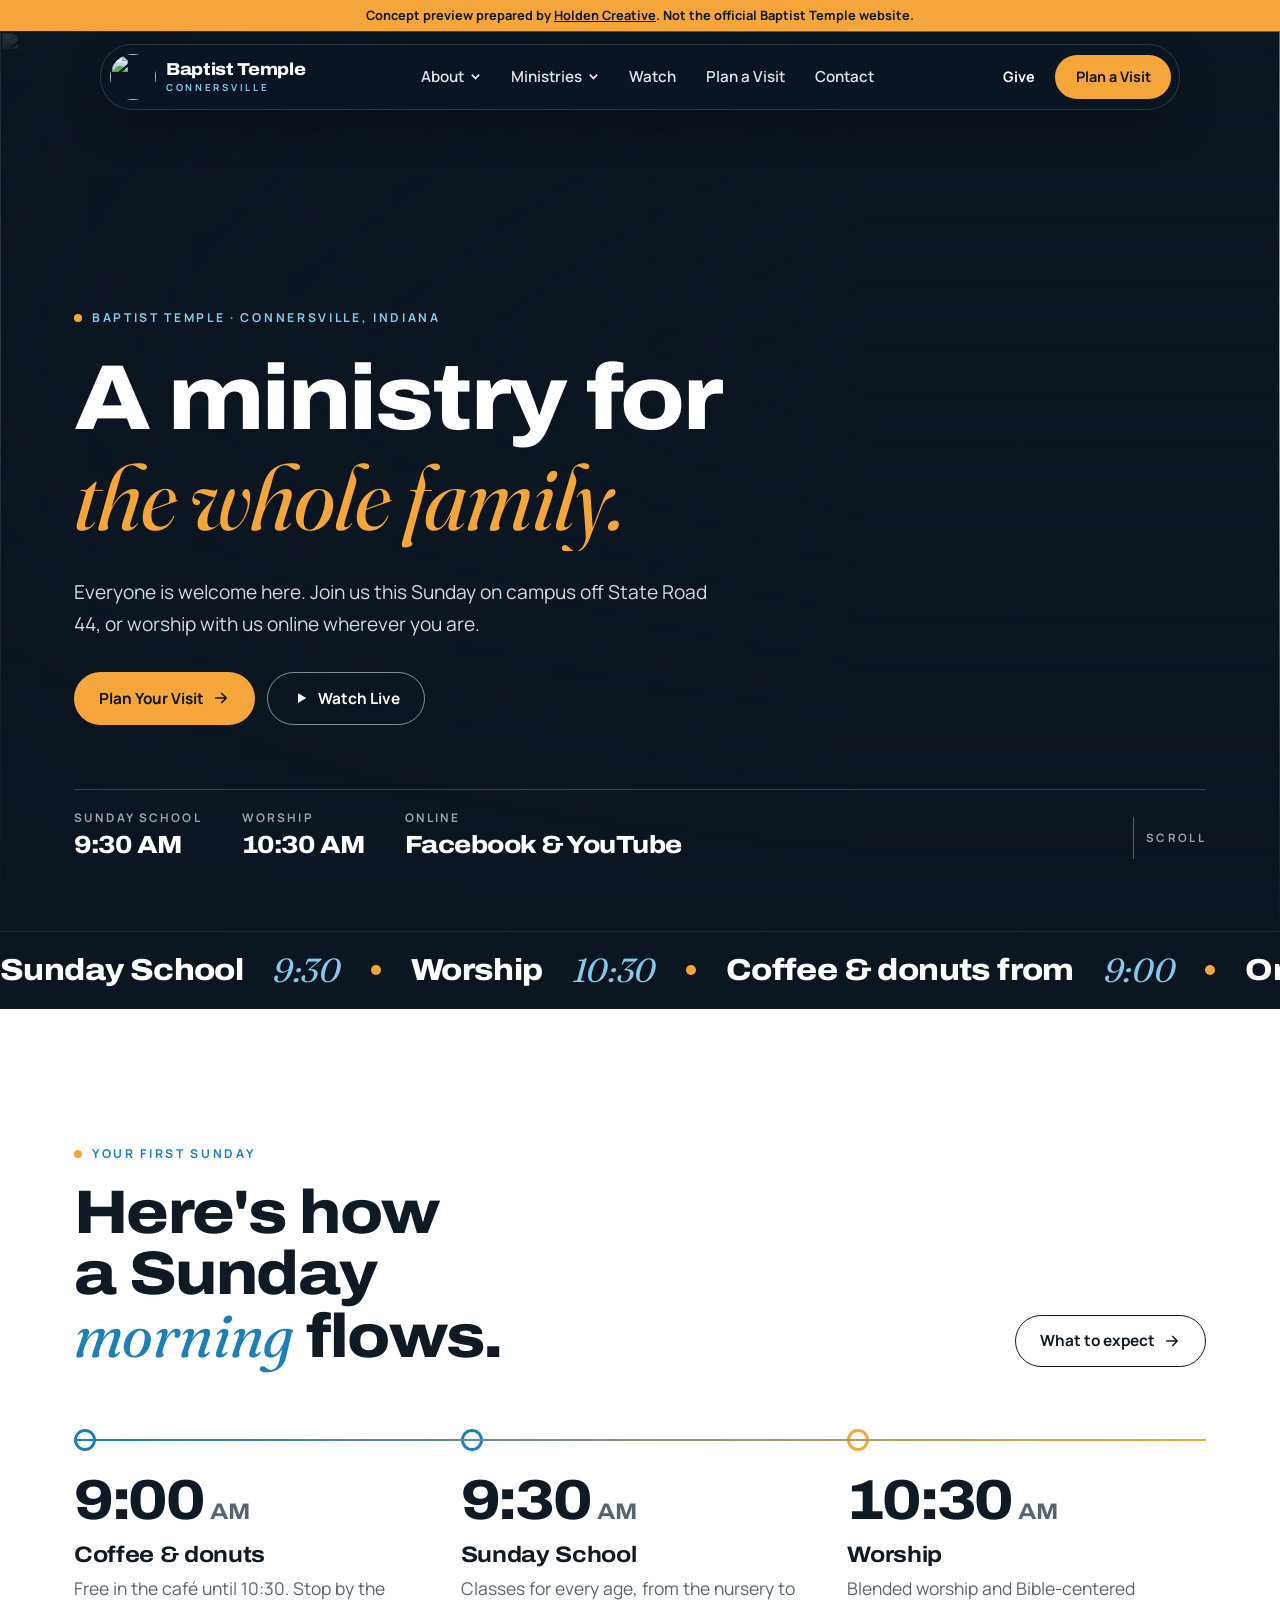
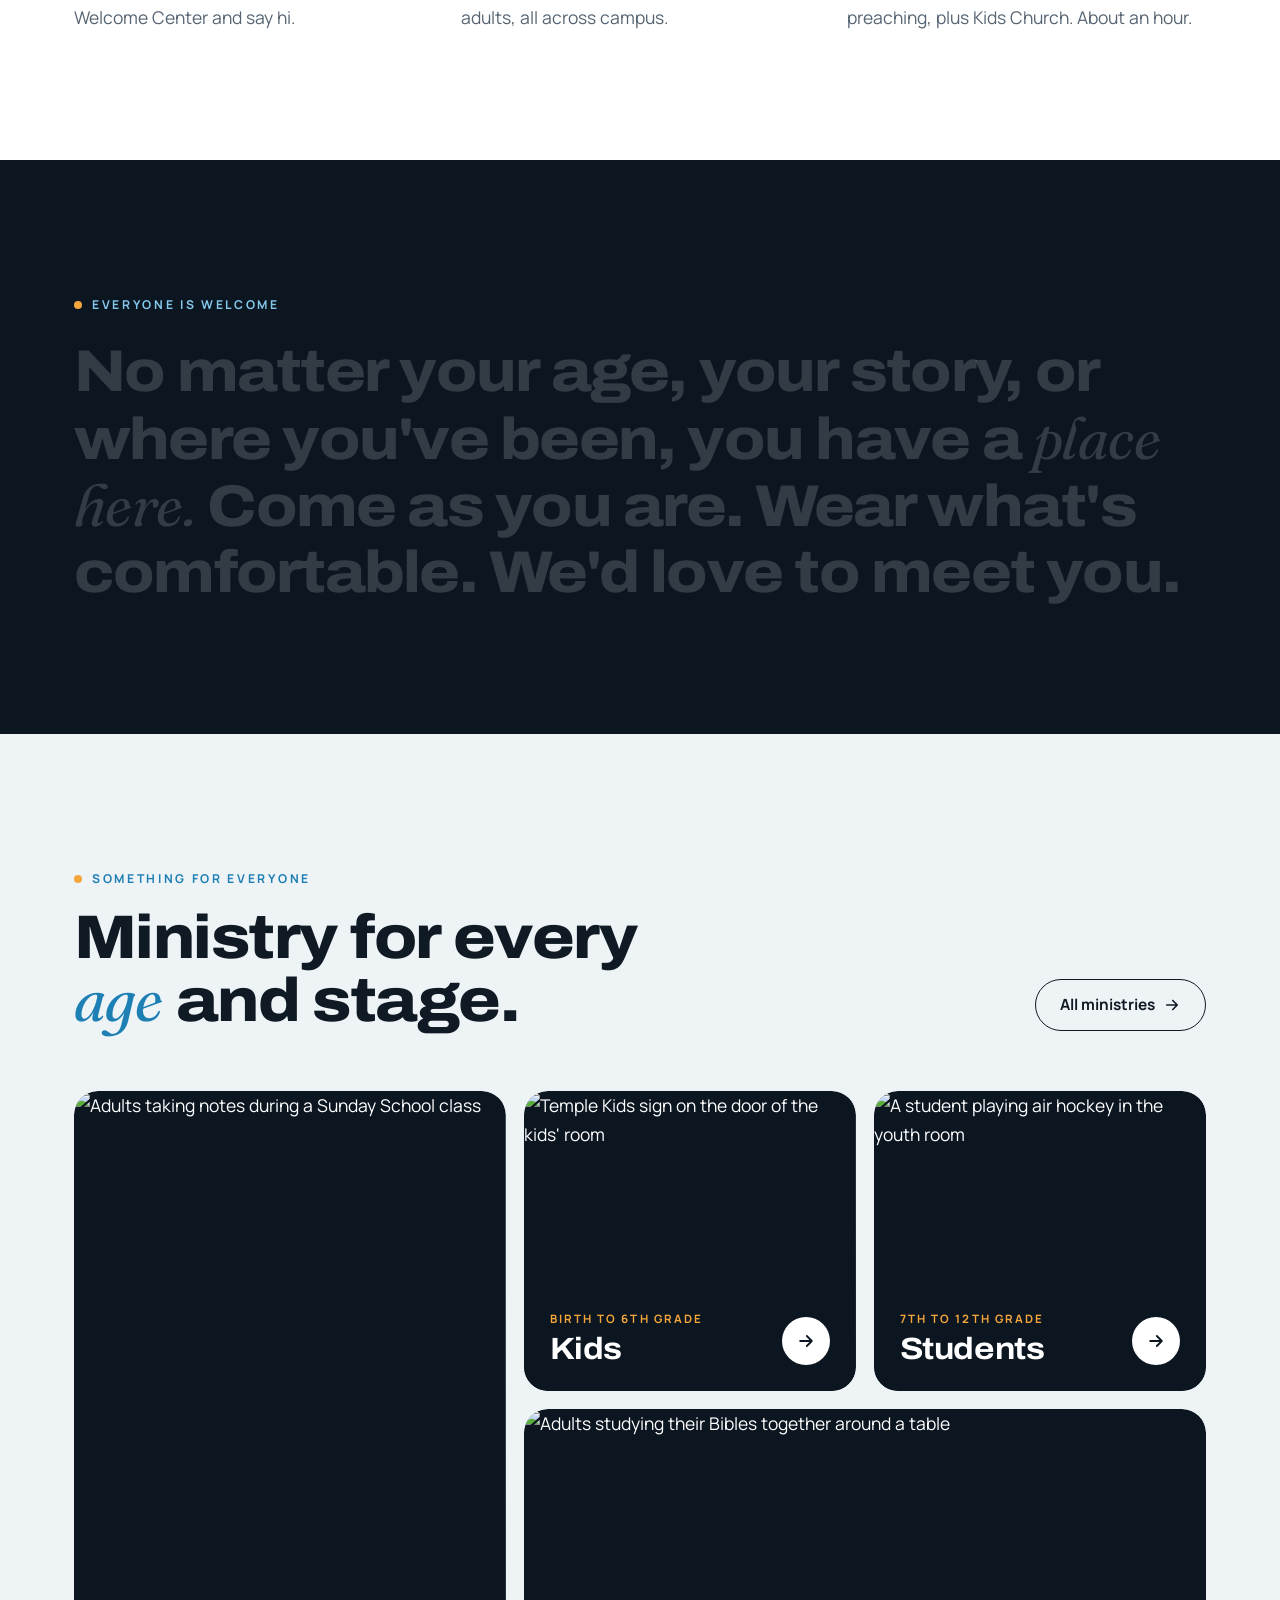
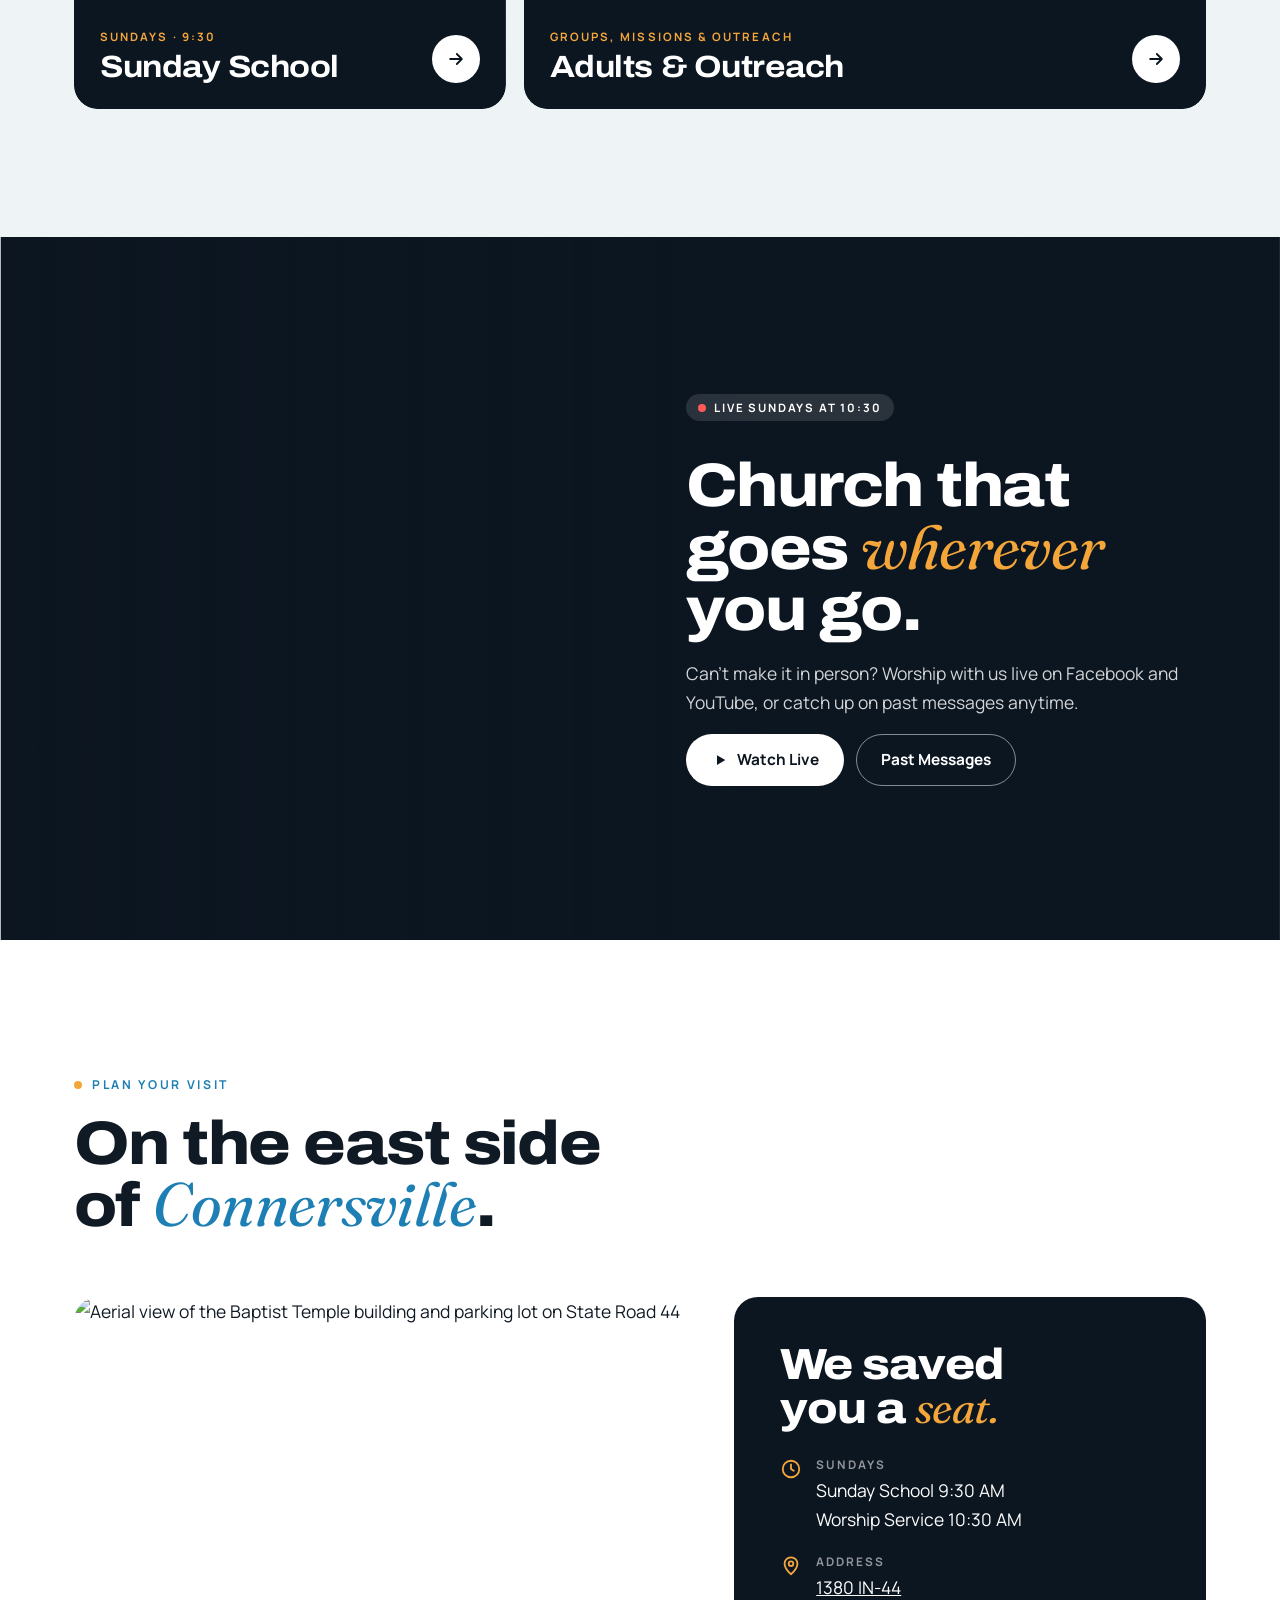
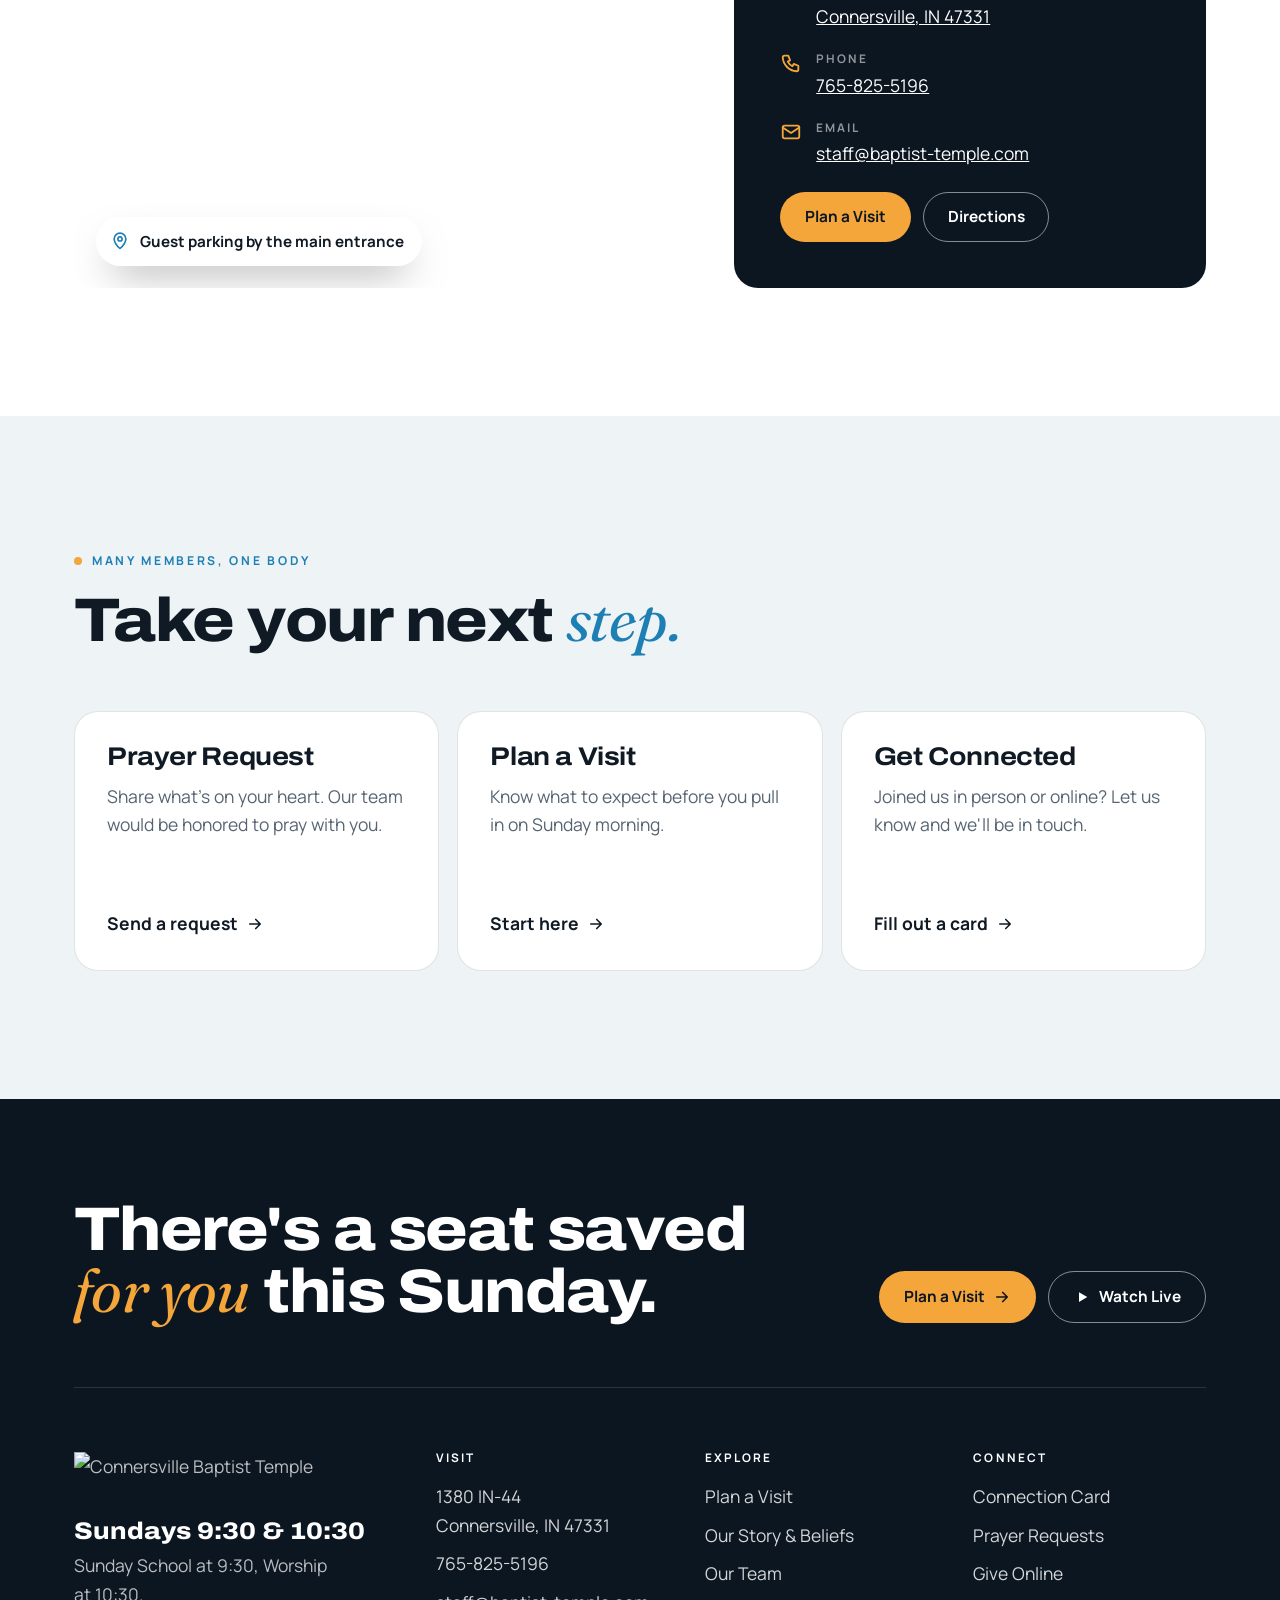
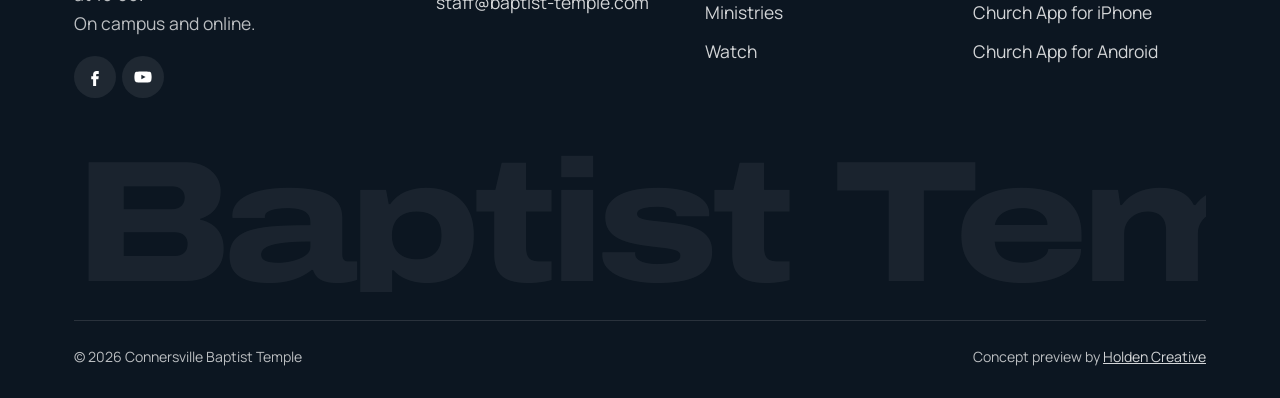
==== commit 5c3e5008: "Redesign: folding glass nav, new palette and type, motion throughout Co-Authored-By: Claude Opus 5.5" ====
--- a/index.html
+++ b/index.html
@@ -6,93 +6,83 @@
 <title>Baptist Temple · Connersville, Indiana · Sundays 9:30 & 10:30</title>
 <meta name="description" content="Connersville Baptist Temple: a ministry for the whole family. Sunday School at 9:30 AM and Worship at 10:30 AM, on campus and online at 1380 IN-44, Connersville, IN.">
 <meta name="robots" content="noindex, nofollow">
-<meta name="theme-color" content="#0b0c0e">
+<meta name="theme-color" content="#0c1621">
 <meta property="og:title" content="Baptist Temple · Connersville, Indiana · Sundays 9:30 & 10:30">
 <meta property="og:description" content="Connersville Baptist Temple: a ministry for the whole family. Sunday School at 9:30 AM and Worship at 10:30 AM, on campus and online at 1380 IN-44, Connersville, IN.">
 <meta property="og:image" content="https://images.squarespace-cdn.com/content/v1/69c2f93f5ac9211335b03425/bd5d86e3-f96b-4fd8-9ca3-9ea1f11c6f39/491735833_980411590846482_4012375894134007581_n+%281%29.jpg?format=2500w">
 <link rel="icon" href="https://images.squarespace-cdn.com/content/v1/69c2f93f5ac9211335b03425/af8a34e6-af14-48a3-8293-bb2dea45f3d1/BT.png?format=300w">
 <link rel="preconnect" href="https://fonts.googleapis.com">
 <link rel="preconnect" href="https://fonts.gstatic.com" crossorigin>
-<link href="https://fonts.googleapis.com/css2?family=Montserrat:wght@600;700;800&family=Source+Sans+3:wght@400;600;700&display=swap" rel="stylesheet">
+<link href="https://fonts.googleapis.com/css2?family=Archivo:wdth,wght@100..125,600..900&family=Fraunces:ital,opsz,wght@1,9..144,400..500&family=Manrope:wght@400;500;600;700;800&display=swap" rel="stylesheet">
 <link rel="preconnect" href="https://images.squarespace-cdn.com">
 <link rel="stylesheet" href="/styles.css">
 </head>
 <body>
 <a class="skip" href="#main">Skip to content</a>
 <div class="ribbon">Concept preview prepared by <a href="https://holdencreative.co">Holden Creative</a>. Not the official Baptist Temple website.</div>
-<header class="site-head">
-  <div class="wrap head-bar">
-    <a class="brand" href="/" aria-label="Connersville Baptist Temple, home"><img src="https://images.squarespace-cdn.com/content/v1/69c2f93f5ac9211335b03425/d2fd2b12-c2a1-4f72-b96d-07d4c56fd907/Baptist+Temple.png?format=750w" alt="Connersville Baptist Temple" width="240" height="46"></a>
-    <nav class="nav" aria-label="Main"><div class="nav-group"><button type="button" aria-expanded="false" aria-controls="m0">About <svg viewBox="0 0 12 12" fill="none" stroke="currentColor" stroke-width="2" aria-hidden="true"><path d="M2 4l4 4 4-4"/></svg></button><div class="menu" id="m0" hidden><a href="/about/">Our Story &amp; Beliefs</a><a href="/staff/">Our Team</a></div></div><div class="nav-group"><button type="button" aria-expanded="false" aria-controls="m1">Ministries <svg viewBox="0 0 12 12" fill="none" stroke="currentColor" stroke-width="2" aria-hidden="true"><path d="M2 4l4 4 4-4"/></svg></button><div class="menu" id="m1" hidden><a href="/kids/">Kids</a><a href="/students/">Students</a><a href="/sunday-school/">Sunday School</a><a href="/ministries/">Adults &amp; Outreach</a></div></div><a href="/watch/">Watch</a><a href="/plan-a-visit/">Plan a Visit</a><a href="/contact/">Contact</a></nav>
-    <div class="head-actions">
-      <div class="social"><a href="https://www.facebook.com/connersvillebt/" aria-label="Facebook"><svg viewBox="0 0 24 24" fill="currentColor" aria-hidden="true"><path d="M14 8h3V4h-3c-2.8 0-4.5 1.8-4.5 4.6V11H7v4h2.5v9h4v-9h3l.5-4h-3.5V8.9c0-.6.4-.9 1-.9z"/></svg></a><a href="https://www.youtube.com/@ConnersvilleBaptistTemple/featured" aria-label="YouTube"><svg viewBox="0 0 24 24" fill="currentColor" aria-hidden="true"><path d="M23 7.2a3 3 0 0 0-2.1-2.1C19 4.6 12 4.6 12 4.6s-7 0-8.9.5A3 3 0 0 0 1 7.2 31 31 0 0 0 .5 12a31 31 0 0 0 .5 4.8 3 3 0 0 0 2.1 2.1c1.9.5 8.9.5 8.9.5s7 0 8.9-.5a3 3 0 0 0 2.1-2.1 31 31 0 0 0 .5-4.8 31 31 0 0 0-.5-4.8zM9.8 15.1V8.9L15.5 12l-5.7 3.1z"/></svg></a></div>
-      <a class="btn btn-blue" href="https://giving.myamplify.io//app/giving/temple">Give</a>
-      <button class="burger" type="button" aria-label="Menu" aria-expanded="false"><svg viewBox="0 0 24 24" fill="none" stroke="currentColor" stroke-width="2" stroke-linecap="round" aria-hidden="true"><path d="M4 7h16M4 12h16M4 17h16"/></svg></button>
-    </div>
+<header class="nav" id="nav">
+  <div class="nav-row">
+    <a class="nav-brand" href="/" aria-label="Baptist Temple home"><img class="mark" src="https://images.squarespace-cdn.com/content/v1/69c2f93f5ac9211335b03425/af8a34e6-af14-48a3-8293-bb2dea45f3d1/BT.png?format=300w" alt="" width="46" height="46"><span class="word wordtext">Baptist Temple<small>Connersville</small></span></a>
+    <nav class="nav-menu" aria-label="Main"><div class="nav-group"><button type="button" aria-expanded="false" aria-controls="m0">About <svg viewBox="0 0 12 12" fill="none" stroke="currentColor" stroke-width="2" aria-hidden="true"><path d="M2 4l4 4 4-4"/></svg></button><div class="menu" id="m0" hidden><a href="/about/">Our Story &amp; Beliefs</a><a href="/staff/">Our Team</a></div></div><div class="nav-group"><button type="button" aria-expanded="false" aria-controls="m1">Ministries <svg viewBox="0 0 12 12" fill="none" stroke="currentColor" stroke-width="2" aria-hidden="true"><path d="M2 4l4 4 4-4"/></svg></button><div class="menu" id="m1" hidden><a href="/kids/">Kids</a><a href="/students/">Students</a><a href="/sunday-school/">Sunday School</a><a href="/ministries/">Adults &amp; Outreach</a></div></div><a href="/watch/">Watch</a><a href="/plan-a-visit/">Plan a Visit</a><a href="/contact/">Contact</a></nav>
+    <div class="nav-end"><a class="nav-give" href="https://giving.myamplify.io//app/giving/temple">Give</a><a class="btn btn-amber" href="/plan-a-visit/">Plan a Visit</a><button class="burger" type="button" aria-label="Open menu" aria-expanded="false" aria-controls="mobile-menu"><span></span><span></span><span></span></button></div>
   </div>
+  <nav class="mobile-menu" id="mobile-menu" aria-label="Mobile"><details><summary>About</summary><a href="/about/">Our Story &amp; Beliefs</a><a href="/staff/">Our Team</a></details><details><summary>Ministries</summary><a href="/kids/">Kids</a><a href="/students/">Students</a><a href="/sunday-school/">Sunday School</a><a href="/ministries/">Adults &amp; Outreach</a></details><a href="/watch/">Watch</a><a href="/plan-a-visit/">Plan a Visit</a><a href="/contact/">Contact</a><a href="https://giving.myamplify.io//app/giving/temple">Give</a></nav>
 </header>
 <main id="main">
 <section class="hero">
-  <div class="wrap hero-grid">
-    <div>
-      <span class="eyebrow">Connersville, Indiana</span>
-      <h1>A ministry for the <span>whole family.</span></h1>
-      <p class="lede">Everyone is welcome at Baptist Temple. Join us this Sunday on campus or online. We'd love to meet you.</p>
-      <div class="btns">
-        <a class="btn btn-blue" href="/plan-a-visit/">Plan a Visit <svg viewBox="0 0 24 24" fill="none" stroke="currentColor" stroke-width="2.2" stroke-linecap="round" stroke-linejoin="round" aria-hidden="true"><path d="M5 12h14M13 6l6 6-6 6"/></svg></a>
-        <a class="btn btn-ghost" href="/watch/"><svg viewBox="0 0 24 24" fill="currentColor" aria-hidden="true"><path d="M8 5.5v13l11-6.5z"/></svg> Watch Live</a>
-      </div>
-      <div class="hero-meta"><span><b>Sunday School</b> 9:30 AM</span><span><b>Worship</b> 10:30 AM</span><span><b>Online</b> Facebook &amp; YouTube</span></div>
+  <div class="hero-bg"><img src="https://images.squarespace-cdn.com/content/v1/69c2f93f5ac9211335b03425/e378b8b1-31d3-4c08-afa0-35310423bd89/IMG_6968.jpg?format=2500w" alt="" fetchpriority="high"></div>
+  <div class="wrap hero-inner">
+    <span class="eyebrow" style="color:var(--sky);animation:fade 1s both">Baptist Temple · Connersville, Indiana</span>
+    <h1 style="margin-top:22px"><span class="line"><span>A ministry for</span></span><span class="line"><span><span class="rotator" aria-label="the whole family"><span class="on" aria-hidden="true">the whole family.</span><span aria-hidden="true">your kids.</span><span aria-hidden="true">your teens.</span><span aria-hidden="true">every age.</span><span aria-hidden="true">you.</span></span></span></span></h1>
+    <p class="hero-sub">Everyone is welcome here. Join us this Sunday on campus off State Road 44, or worship with us online wherever you are.</p>
+    <div class="btns"><a class="btn btn-amber" href="/plan-a-visit/">Plan Your Visit <svg viewBox="0 0 24 24" fill="none" stroke="currentColor" stroke-width="2.2" stroke-linecap="round" stroke-linejoin="round" aria-hidden="true"><path d="M5 12h14M13 6l6 6-6 6"/></svg></a><a class="btn btn-ghost" href="/watch/"><svg viewBox="0 0 24 24" fill="currentColor" aria-hidden="true"><path d="M8 5.5v13l11-6.5z"/></svg> Watch Live</a></div>
+    <div class="hero-foot">
+      <div class="hero-times"><div>Sunday School<strong>9:30 AM</strong></div><div>Worship<strong>10:30 AM</strong></div><div>Online<strong>Facebook &amp; YouTube</strong></div></div>
+      <a class="scroll-cue" href="#sundays"><i></i>Scroll</a>
     </div>
-    <div class="hero-photo">
-      <img src="https://images.squarespace-cdn.com/content/v1/69c2f93f5ac9211335b03425/e378b8b1-31d3-4c08-afa0-35310423bd89/IMG_6968.jpg?format=1500w" alt="Worship team leading a Sunday service at Baptist Temple, with a guitarist and singers on stage" width="750" height="1000" fetchpriority="high">
-      <div class="hero-card"><img src="https://images.squarespace-cdn.com/content/v1/69c2f93f5ac9211335b03425/af8a34e6-af14-48a3-8293-bb2dea45f3d1/BT.png?format=300w" alt="" width="46" height="46"><div><strong>This Sunday</strong><span>Free coffee &amp; donuts from 9:00</span></div></div>
+  </div>
+</section>
+<div class="marquee" aria-hidden="true"><div class="marquee-track"><span>Sunday School <em>9:30</em><b></b></span><span>Worship <em>10:30</em><b></b></span><span>Coffee &amp; donuts from <em>9:00</em><b></b></span><span>On campus <em>&amp;</em> online<b></b></span><span>Everyone is <em>welcome</em><b></b></span><span>Connersville, Indiana<b></b></span><span>Sunday School <em>9:30</em><b></b></span><span>Worship <em>10:30</em><b></b></span><span>Coffee &amp; donuts from <em>9:00</em><b></b></span><span>On campus <em>&amp;</em> online<b></b></span><span>Everyone is <em>welcome</em><b></b></span><span>Connersville, Indiana<b></b></span></div></div>
+
+<section class="section" id="sundays">
+  <div class="wrap">
+    <div class="section-head reveal"><div><span class="eyebrow">Your first Sunday</span><h2>Here's how a Sunday <em>morning</em> flows.</h2></div><a class="btn btn-line" href="/plan-a-visit/">What to expect <svg viewBox="0 0 24 24" fill="none" stroke="currentColor" stroke-width="2.2" stroke-linecap="round" stroke-linejoin="round" aria-hidden="true"><path d="M5 12h14M13 6l6 6-6 6"/></svg></a></div>
+    <div class="timeline">
+      <div class="stop"><div class="t">9:00<small>AM</small></div><h3>Coffee &amp; donuts</h3><p>Free in the café until 10:30. Stop by the Welcome Center and say hi.</p></div>
+      <div class="stop"><div class="t">9:30<small>AM</small></div><h3>Sunday School</h3><p>Classes for every age, from the nursery to adults, all across campus.</p></div>
+      <div class="stop"><div class="t">10:30<small>AM</small></div><h3>Worship</h3><p>Blended worship and Bible-centered preaching, plus Kids Church. About an hour.</p></div>
     </div>
   </div>
 </section>
 
-<section>
+<section class="section dark">
   <div class="wrap">
-    <div class="times">
-      <div class="time reveal"><span class="label">9:30 AM</span><strong>Sunday School</strong><p>Classes for every age, from nursery to adults, all across campus.</p></div>
-      <div class="time reveal"><span class="label">10:30 AM</span><strong>Worship</strong><p>Blended worship and Bible-centered preaching. About an hour.</p></div>
-      <div class="time reveal"><span class="label">9:00 to 10:30 AM</span><strong>Coffee &amp; Donuts</strong><p>Free in the café. Stop by the Welcome Center and say hi.</p></div>
-    </div>
+    <span class="eyebrow" style="color:var(--sky)">Everyone is welcome</span>
+    <p class="statement" style="margin-top:22px"><span data-words>No matter your age, your story, or where you've been, you have a</span> <em data-words>place here.</em> <span data-words>Come as you are. Wear what's comfortable. We'd love to meet you.</span></p>
   </div>
 </section>
 
-<section class="section">
-  <div class="wrap">
-    <div class="section-head reveal"><div><span class="eyebrow">Everyone is welcome</span><h2>Your first Sunday, in three easy steps.</h2></div></div>
-    <div class="steps">
-      <div class="step reveal"><h3>Pick a time</h3><p>Sunday School starts at 9:30 and worship at 10:30. Each lasts about an hour, on campus and online.</p></div>
-      <div class="step reveal"><h3>Invite a friend</h3><p>Church is more fun with a friend. Send a text or share an invite on social media.</p></div>
-      <div class="step reveal"><h3>Show up</h3><p>Wear what makes you comfortable and arrive a few minutes early. We'd love to meet you at the Welcome Center.</p></div>
-    </div>
-  </div>
-</section>
-
-<section class="section paper">
+<section class="section mist">
   <div class="wrap">
     <div class="section-head reveal">
-      <div><span class="eyebrow">Something for everyone</span><h2>Ministry for every age and stage.</h2></div>
+      <div><span class="eyebrow">Something for everyone</span><h2>Ministry for every <em>age</em> and stage.</h2></div>
       <a class="btn btn-line" href="/ministries/">All ministries <svg viewBox="0 0 24 24" fill="none" stroke="currentColor" stroke-width="2.2" stroke-linecap="round" stroke-linejoin="round" aria-hidden="true"><path d="M5 12h14M13 6l6 6-6 6"/></svg></a>
     </div>
-    <div class="tiles">
-      <a class="tile reveal" href="/sunday-school/"><img src="https://images.squarespace-cdn.com/content/v1/69c2f93f5ac9211335b03425/06d5e5ef-516a-4042-9139-da05cfe2dbb7/IMG_6753.jpg?format=1500w" alt="Adults taking notes during a Sunday School class" loading="lazy"><div class="tile-body"><small>Sundays 9:30</small><h3>Sunday School</h3><span>Learn more <svg viewBox="0 0 24 24" fill="none" stroke="currentColor" stroke-width="2.2" stroke-linecap="round" stroke-linejoin="round" aria-hidden="true"><path d="M5 12h14M13 6l6 6-6 6"/></svg></span></div></a>
-      <a class="tile reveal" href="/kids/"><img src="https://images.squarespace-cdn.com/content/v1/69c2f93f5ac9211335b03425/94f6acde-113e-4453-ae8d-3a871a573c6c/IMG_6888.jpg?format=1500w" alt="Temple Kids sign on the door of the kids' room" loading="lazy"><div class="tile-body"><small>Birth to 6th grade</small><h3>Kids</h3><span>Learn more <svg viewBox="0 0 24 24" fill="none" stroke="currentColor" stroke-width="2.2" stroke-linecap="round" stroke-linejoin="round" aria-hidden="true"><path d="M5 12h14M13 6l6 6-6 6"/></svg></span></div></a>
-      <a class="tile reveal" href="/students/"><img src="https://images.squarespace-cdn.com/content/v1/69c2f93f5ac9211335b03425/d96848c5-23ad-4f12-8b57-4769f52632f8/IMG_5848.jpg?format=1500w" alt="A student playing air hockey in the youth room" loading="lazy"><div class="tile-body"><small>7th to 12th grade</small><h3>Students</h3><span>Learn more <svg viewBox="0 0 24 24" fill="none" stroke="currentColor" stroke-width="2.2" stroke-linecap="round" stroke-linejoin="round" aria-hidden="true"><path d="M5 12h14M13 6l6 6-6 6"/></svg></span></div></a>
-      <a class="tile reveal" href="/ministries/"><img src="https://images.squarespace-cdn.com/content/v1/69c2f93f5ac9211335b03425/2e4fc092-c417-41e5-ba21-1470e12860fb/IMG_6673.jpg?format=1500w" alt="Adults studying their Bibles together around a table" loading="lazy"><div class="tile-body"><small>Groups &amp; outreach</small><h3>Adults</h3><span>Learn more <svg viewBox="0 0 24 24" fill="none" stroke="currentColor" stroke-width="2.2" stroke-linecap="round" stroke-linejoin="round" aria-hidden="true"><path d="M5 12h14M13 6l6 6-6 6"/></svg></span></div></a>
+    <div class="bento">
+      <a class="tile" href="/sunday-school/"><img src="https://images.squarespace-cdn.com/content/v1/69c2f93f5ac9211335b03425/06d5e5ef-516a-4042-9139-da05cfe2dbb7/IMG_6753.jpg?format=1500w" alt="Adults taking notes during a Sunday School class" loading="lazy"><div class="tile-body"><div><small>Sundays · 9:30</small><h3>Sunday School</h3></div><span class="go"><svg viewBox="0 0 24 24" fill="none" stroke="currentColor" stroke-width="2.2" stroke-linecap="round" stroke-linejoin="round" aria-hidden="true"><path d="M5 12h14M13 6l6 6-6 6"/></svg></span></div></a>
+      <a class="tile" href="/kids/"><img src="https://images.squarespace-cdn.com/content/v1/69c2f93f5ac9211335b03425/94f6acde-113e-4453-ae8d-3a871a573c6c/IMG_6888.jpg?format=1500w" alt="Temple Kids sign on the door of the kids' room" loading="lazy"><div class="tile-body"><div><small>Birth to 6th grade</small><h3>Kids</h3></div><span class="go"><svg viewBox="0 0 24 24" fill="none" stroke="currentColor" stroke-width="2.2" stroke-linecap="round" stroke-linejoin="round" aria-hidden="true"><path d="M5 12h14M13 6l6 6-6 6"/></svg></span></div></a>
+      <a class="tile" href="/students/"><img src="https://images.squarespace-cdn.com/content/v1/69c2f93f5ac9211335b03425/d96848c5-23ad-4f12-8b57-4769f52632f8/IMG_5848.jpg?format=1500w" alt="A student playing air hockey in the youth room" loading="lazy"><div class="tile-body"><div><small>7th to 12th grade</small><h3>Students</h3></div><span class="go"><svg viewBox="0 0 24 24" fill="none" stroke="currentColor" stroke-width="2.2" stroke-linecap="round" stroke-linejoin="round" aria-hidden="true"><path d="M5 12h14M13 6l6 6-6 6"/></svg></span></div></a>
+      <a class="tile" href="/ministries/"><img src="https://images.squarespace-cdn.com/content/v1/69c2f93f5ac9211335b03425/2e4fc092-c417-41e5-ba21-1470e12860fb/IMG_6673.jpg?format=1500w" alt="Adults studying their Bibles together around a table" loading="lazy" style="object-position:center 40%"><div class="tile-body"><div><small>Groups, missions &amp; outreach</small><h3>Adults &amp; Outreach</h3></div><span class="go"><svg viewBox="0 0 24 24" fill="none" stroke="currentColor" stroke-width="2.2" stroke-linecap="round" stroke-linejoin="round" aria-hidden="true"><path d="M5 12h14M13 6l6 6-6 6"/></svg></span></div></a>
     </div>
   </div>
 </section>
 
 <section class="watch">
-  <img class="bg" src="https://images.squarespace-cdn.com/content/v1/69c2f93f5ac9211335b03425/cd1e4a0b-e41f-4de5-9050-74a3e52968cd/IMG_7106.jpg?format=2500w" alt="" loading="lazy">
+  <div class="bg" data-parallax><img src="https://images.squarespace-cdn.com/content/v1/69c2f93f5ac9211335b03425/cd1e4a0b-e41f-4de5-9050-74a3e52968cd/IMG_7106.jpg?format=2500w" alt="" loading="lazy"></div>
   <div class="wrap">
     <div class="watch-copy reveal">
-      <span class="eyebrow">Wherever you are</span>
-      <h2>Join us live every Sunday at 10:30.</h2>
+      <span class="live"><i></i>Live Sundays at 10:30</span>
+      <h2>Church that goes <em>wherever</em> you go.</h2>
       <p>Can't make it in person? Worship with us live on Facebook and YouTube, or catch up on past messages anytime.</p>
       <div class="btns"><a class="btn btn-white" href="/watch/"><svg viewBox="0 0 24 24" fill="currentColor" aria-hidden="true"><path d="M8 5.5v13l11-6.5z"/></svg> Watch Live</a><a class="btn btn-ghost" href="https://www.youtube.com/@ConnersvilleBaptistTemple/featured">Past Messages</a></div>
     </div>
@@ -101,43 +91,46 @@
 
 <section class="section">
   <div class="wrap">
+    <div class="section-head reveal"><div><span class="eyebrow">Plan your visit</span><h2>On the east side of <em>Connersville</em>.</h2></div></div>
     <div class="visit">
-      <div class="visit-photo reveal"><img src="https://images.squarespace-cdn.com/content/v1/69c2f93f5ac9211335b03425/bd5d86e3-f96b-4fd8-9ca3-9ea1f11c6f39/491735833_980411590846482_4012375894134007581_n+%281%29.jpg?format=2500w" alt="Aerial view of the Baptist Temple building and parking lot on State Road 44" loading="lazy"></div>
+      <div class="visit-photo reveal"><img src="https://images.squarespace-cdn.com/content/v1/69c2f93f5ac9211335b03425/bd5d86e3-f96b-4fd8-9ca3-9ea1f11c6f39/491735833_980411590846482_4012375894134007581_n+%281%29.jpg?format=2500w" alt="Aerial view of the Baptist Temple building and parking lot on State Road 44" loading="lazy"><span class="pin"><svg viewBox="0 0 24 24" fill="none" stroke="currentColor" stroke-width="2" stroke-linecap="round" stroke-linejoin="round" aria-hidden="true"><path d="M12 21s-7-6.2-7-11.5a7 7 0 0 1 14 0C19 14.8 12 21 12 21z"/><circle cx="12" cy="9.5" r="2.5"/></svg>Guest parking by the main entrance</span></div>
       <div class="visit-card reveal">
-        <span class="eyebrow" style="color:#7cc4ea">Join us</span>
-        <h2>We saved you a seat.</h2>
+        <h2>We saved you a <em>seat.</em></h2>
         <div class="info">
           <div><svg viewBox="0 0 24 24" fill="none" stroke="currentColor" stroke-width="2" stroke-linecap="round" stroke-linejoin="round" aria-hidden="true"><circle cx="12" cy="12" r="9"/><path d="M12 7v5l3 2"/></svg><span><small>Sundays</small>Sunday School 9:30 AM<br>Worship Service 10:30 AM</span></div>
           <div><svg viewBox="0 0 24 24" fill="none" stroke="currentColor" stroke-width="2" stroke-linecap="round" stroke-linejoin="round" aria-hidden="true"><path d="M12 21s-7-6.2-7-11.5a7 7 0 0 1 14 0C19 14.8 12 21 12 21z"/><circle cx="12" cy="9.5" r="2.5"/></svg><span><small>Address</small><a href="https://www.google.com/maps/search/?api=1&query=Baptist+Temple+1380+IN-44+Connersville+IN+47331">1380 IN-44<br>Connersville, IN 47331</a></span></div>
           <div><svg viewBox="0 0 24 24" fill="none" stroke="currentColor" stroke-width="2" stroke-linecap="round" stroke-linejoin="round" aria-hidden="true"><path d="M5 4h4l2 5-2.5 1.5a11 11 0 0 0 5 5L15 13l5 2v4a2 2 0 0 1-2 2A16 16 0 0 1 3 6a2 2 0 0 1 2-2"/></svg><span><small>Phone</small><a href="tel:+17658255196">765-825-5196</a></span></div>
           <div><svg viewBox="0 0 24 24" fill="none" stroke="currentColor" stroke-width="2" stroke-linecap="round" stroke-linejoin="round" aria-hidden="true"><rect x="3" y="5" width="18" height="14" rx="2"/><path d="M3 7l9 6 9-6"/></svg><span><small>Email</small><a href="mailto:staff@baptist-temple.com">staff@baptist-temple.com</a></span></div>
         </div>
-        <div class="btns"><a class="btn btn-blue" href="/plan-a-visit/">Plan a Visit</a><a class="btn btn-ghost" href="https://www.google.com/maps/search/?api=1&query=Baptist+Temple+1380+IN-44+Connersville+IN+47331">Get Directions</a></div>
+        <div class="btns"><a class="btn btn-amber" href="/plan-a-visit/">Plan a Visit</a><a class="btn btn-ghost" href="https://www.google.com/maps/search/?api=1&query=Baptist+Temple+1380+IN-44+Connersville+IN+47331">Directions</a></div>
       </div>
     </div>
   </div>
 </section>
 
-<section class="section paper" style="padding-bottom:0">
-  <div class="wrap"><div class="section-head reveal"><div><span class="eyebrow">Many members, one body</span><h2>Take your next step.</h2></div></div></div>
-</section>
-<div class="paper" style="background:var(--paper)"><section class="section">
+<section class="section mist">
   <div class="wrap">
-    <div class="trio reveal">
-      <a href="/prayer/"><h3>Prayer Request</h3><p>Share what's on your heart. Our team would be honored to pray with you.</p><span>Send a request <svg viewBox="0 0 24 24" fill="none" stroke="currentColor" stroke-width="2.2" stroke-linecap="round" stroke-linejoin="round" aria-hidden="true"><path d="M5 12h14M13 6l6 6-6 6"/></svg></span></a>
-      <a href="/plan-a-visit/"><h3>Plan a Visit</h3><p>Know what to expect before you pull in on Sunday morning.</p><span>Start here <svg viewBox="0 0 24 24" fill="none" stroke="currentColor" stroke-width="2.2" stroke-linecap="round" stroke-linejoin="round" aria-hidden="true"><path d="M5 12h14M13 6l6 6-6 6"/></svg></span></a>
-      <a href="/connect/"><h3>Get Connected</h3><p>Joined us in person or online? Let us know and we'll be in touch.</p><span>Fill out a card <svg viewBox="0 0 24 24" fill="none" stroke="currentColor" stroke-width="2.2" stroke-linecap="round" stroke-linejoin="round" aria-hidden="true"><path d="M5 12h14M13 6l6 6-6 6"/></svg></span></a>
+    <div class="section-head reveal"><div><span class="eyebrow">Many members, one body</span><h2>Take your next <em>step.</em></h2></div></div>
+    <div class="trio stagger">
+      <a class="reveal" href="/prayer/"><h3>Prayer Request</h3><p>Share what's on your heart. Our team would be honored to pray with you.</p><span>Send a request <svg viewBox="0 0 24 24" fill="none" stroke="currentColor" stroke-width="2.2" stroke-linecap="round" stroke-linejoin="round" aria-hidden="true"><path d="M5 12h14M13 6l6 6-6 6"/></svg></span></a>
+      <a class="reveal" href="/plan-a-visit/"><h3>Plan a Visit</h3><p>Know what to expect before you pull in on Sunday morning.</p><span>Start here <svg viewBox="0 0 24 24" fill="none" stroke="currentColor" stroke-width="2.2" stroke-linecap="round" stroke-linejoin="round" aria-hidden="true"><path d="M5 12h14M13 6l6 6-6 6"/></svg></span></a>
+      <a class="reveal" href="/connect/"><h3>Get Connected</h3><p>Joined us in person or online? Let us know and we'll be in touch.</p><span>Fill out a card <svg viewBox="0 0 24 24" fill="none" stroke="currentColor" stroke-width="2.2" stroke-linecap="round" stroke-linejoin="round" aria-hidden="true"><path d="M5 12h14M13 6l6 6-6 6"/></svg></span></a>
     </div>
   </div>
-</section></div>
+</section>
 </main>
 <footer class="site-foot">
   <div class="wrap">
+    <div class="foot-cta reveal">
+      <h2>There's a seat saved <em>for you</em> this Sunday.</h2>
+      <div class="btns"><a class="btn btn-amber" href="/plan-a-visit/">Plan a Visit <svg viewBox="0 0 24 24" fill="none" stroke="currentColor" stroke-width="2.2" stroke-linecap="round" stroke-linejoin="round" aria-hidden="true"><path d="M5 12h14M13 6l6 6-6 6"/></svg></a><a class="btn btn-ghost" href="/watch/"><svg viewBox="0 0 24 24" fill="currentColor" aria-hidden="true"><path d="M8 5.5v13l11-6.5z"/></svg> Watch Live</a></div>
+    </div>
     <div class="foot-grid">
       <div class="foot-times">
-        <img src="https://images.squarespace-cdn.com/content/v1/69c2f93f5ac9211335b03425/d2fd2b12-c2a1-4f72-b96d-07d4c56fd907/Baptist+Temple.png?format=750w" alt="Connersville Baptist Temple" width="260" height="50" loading="lazy">
-        <strong>Sundays<br>9:30 &amp; 10:30 AM</strong>
+        <img src="https://images.squarespace-cdn.com/content/v1/69c2f93f5ac9211335b03425/d2fd2b12-c2a1-4f72-b96d-07d4c56fd907/Baptist+Temple.png?format=750w" alt="Connersville Baptist Temple" width="240" height="44" loading="lazy">
+        <strong>Sundays 9:30 &amp; 10:30</strong>
         <p>Sunday School at 9:30, Worship at 10:30.<br>On campus and online.</p>
+        <div class="social"><a href="https://www.facebook.com/connersvillebt/" aria-label="Facebook"><svg viewBox="0 0 24 24" fill="currentColor" aria-hidden="true"><path d="M14 8h3V4h-3c-2.8 0-4.5 1.8-4.5 4.6V11H7v4h2.5v9h4v-9h3l.5-4h-3.5V8.9c0-.6.4-.9 1-.9z"/></svg></a><a href="https://www.youtube.com/@ConnersvilleBaptistTemple/featured" aria-label="YouTube"><svg viewBox="0 0 24 24" fill="currentColor" aria-hidden="true"><path d="M23 7.2a3 3 0 0 0-2.1-2.1C19 4.6 12 4.6 12 4.6s-7 0-8.9.5A3 3 0 0 0 1 7.2 31 31 0 0 0 .5 12a31 31 0 0 0 .5 4.8 3 3 0 0 0 2.1 2.1c1.9.5 8.9.5 8.9.5s7 0 8.9-.5a3 3 0 0 0 2.1-2.1 31 31 0 0 0 .5-4.8 31 31 0 0 0-.5-4.8zM9.8 15.1V8.9L15.5 12l-5.7 3.1z"/></svg></a></div>
       </div>
       <div>
         <h4>Visit</h4>
@@ -168,9 +161,10 @@
         </ul>
       </div>
     </div>
+    <div class="big-word" aria-hidden="true">Baptist Temple</div>
     <div class="foot-bottom">
       <span>&copy; <span id="yr">2026</span> Connersville Baptist Temple</span>
-      <span><a href="https://www.facebook.com/connersvillebt/">Facebook</a> &middot; <a href="https://www.youtube.com/@ConnersvilleBaptistTemple/featured">YouTube</a> &middot; Concept preview by <a href="https://holdencreative.co">Holden Creative</a></span>
+      <span>Concept preview by <a href="https://holdencreative.co">Holden Creative</a></span>
     </div>
   </div>
 </footer>
--- a/styles.css
+++ b/styles.css
@@ -1,278 +1,393 @@
 /* Baptist Temple · concept preview by Holden Creative
-   Palette pulled from their logo: black, Temple blue, plus a warm paper ground. */
+   Night blue + Temple blue from their mark, a warm amber spark, cool mist ground. */
 :root{
-  --black:#0b0c0e;
-  --ink:#14181d;
-  --blue:#1d7fb4;          /* the "BT" mark + Give button */
-  --blue-deep:#0f5a85;
-  --blue-soft:#e6f1f8;
-  --paper:#f6f3ee;
-  --sand:#ece6dc;
-  --muted:#5b6470;
-  --line:rgba(20,24,29,.12);
-  --display:"Montserrat",ui-sans-serif,system-ui,sans-serif;
-  --body:"Source Sans 3",ui-sans-serif,system-ui,sans-serif;
-  --wrap:1200px;
+  --night:#0c1621;
+  --night-2:#15222f;
+  --blue:#1d7fb4;
+  --blue-deep:#125d88;
+  --sky:#84c9ec;
+  --amber:#f4a63b;
+  --mist:#eef3f6;
+  --ink:#101a24;
+  --muted:#566472;
+  --line:rgba(16,26,36,.12);
+  --display:"Archivo",ui-sans-serif,system-ui,sans-serif;
+  --serif:"Fraunces",Georgia,serif;
+  --body:"Manrope",ui-sans-serif,system-ui,sans-serif;
+  --wrap:1220px;
   --pad:clamp(20px,4vw,44px);
-  --r:22px;
+  --r:24px;
+  --ease:cubic-bezier(.2,.8,.2,1);
 }
 *,*::before,*::after{box-sizing:border-box}
 html{scroll-behavior:smooth;-webkit-text-size-adjust:100%}
-body{margin:0;font-family:var(--body);font-size:18px;line-height:1.6;color:var(--ink);background:#fff;-webkit-font-smoothing:antialiased}
+body{margin:0;font-family:var(--body);font-size:17.5px;line-height:1.65;color:var(--ink);background:#fff;-webkit-font-smoothing:antialiased;overflow-x:clip}
 img{display:block;max-width:100%;height:auto}
 a{color:inherit}
 [hidden]{display:none!important}
-:focus-visible{outline:3px solid var(--blue);outline-offset:3px;border-radius:6px}
-.wrap{max-width:var(--wrap);margin:0 auto;padding:0 var(--pad)}
-h1,h2,h3,h4{font-family:var(--display);line-height:1.05;margin:0;letter-spacing:-.02em;text-wrap:balance}
-h1{font-size:clamp(2.6rem,6.4vw,5.2rem);font-weight:800}
-h2{font-size:clamp(2rem,4.4vw,3.4rem);font-weight:800}
-h3{font-size:1.35rem;font-weight:700;letter-spacing:-.01em}
+:focus-visible{outline:3px solid var(--amber);outline-offset:3px;border-radius:8px}
+.wrap{max-width:var(--wrap);margin:0 auto;padding-left:var(--pad);padding-right:var(--pad)}
+h1,h2,h3,h4{font-family:var(--display);font-stretch:112%;line-height:1;margin:0;letter-spacing:-.025em;text-wrap:balance}
+h1{font-size:clamp(2.9rem,7.2vw,6.4rem);font-weight:800}
+h2{font-size:clamp(2.2rem,4.8vw,3.9rem);font-weight:800}
+h3{font-size:1.4rem;font-weight:700;letter-spacing:-.015em}
+em,.serif{font-family:var(--serif);font-style:italic;font-weight:400;font-stretch:normal;letter-spacing:-.01em}
 p{margin:0 0 1em;text-wrap:pretty}
-.eyebrow{display:inline-flex;align-items:center;gap:10px;font:700 .78rem/1 var(--display);letter-spacing:.2em;text-transform:uppercase;color:var(--blue)}
-.eyebrow::before{content:"";width:28px;height:3px;border-radius:3px;background:currentColor}
-.lede{font-size:1.18rem;color:var(--muted);max-width:36em}
+.eyebrow{display:inline-flex;align-items:center;gap:10px;font:700 .76rem/1 var(--body);letter-spacing:.22em;text-transform:uppercase;color:var(--blue)}
+.eyebrow::before{content:"";width:8px;height:8px;border-radius:50%;background:var(--amber)}
+.lede{font-size:1.16rem;color:var(--muted);max-width:36em}
 .skip{position:absolute;left:-999px;top:8px;background:#fff;padding:8px 14px;z-index:200}
 .skip:focus{left:8px}
 
 /* preview ribbon */
-.ribbon{background:var(--blue);color:#fff;font:600 .82rem/1.3 var(--body);text-align:center;padding:8px 16px}
-.ribbon a{color:#fff}
+.ribbon{background:var(--amber);color:var(--night);font:700 .8rem/1.3 var(--body);text-align:center;padding:7px 16px;position:relative;z-index:70}
+.ribbon a{color:var(--night)}
 
 /* buttons */
-.btn{display:inline-flex;align-items:center;justify-content:center;gap:.5em;font:700 .95rem/1 var(--display);letter-spacing:.02em;padding:1.05em 1.6em;border-radius:12px;text-decoration:none;border:2px solid transparent;cursor:pointer;transition:background .2s,color .2s,border-color .2s,transform .2s}
-.btn:hover{transform:translateY(-1px)}
-.btn svg{width:18px;height:18px;flex:none}
-.btn-blue{background:var(--blue);color:#fff}
-.btn-blue:hover{background:var(--blue-deep)}
-.btn-white{background:#fff;color:var(--black)}
-.btn-white:hover{background:var(--blue-soft)}
-.btn-ghost{border-color:rgba(255,255,255,.45);color:#fff}
-.btn-ghost:hover{background:rgba(255,255,255,.1);border-color:#fff}
-.btn-line{border-color:var(--ink);color:var(--ink)}
-.btn-line:hover{background:var(--ink);color:#fff}
+.btn{--bg:var(--blue);--fg:#fff;display:inline-flex;align-items:center;justify-content:center;gap:.55em;font:700 .96rem/1 var(--body);padding:1.05em 1.55em;border-radius:999px;text-decoration:none;border:1.5px solid transparent;background:var(--bg);color:var(--fg);cursor:pointer;transition:background .25s,color .25s,border-color .25s,transform .25s var(--ease),box-shadow .25s}
+.btn svg{width:18px;height:18px;flex:none;transition:transform .3s var(--ease)}
+.btn:hover{transform:translateY(-2px);box-shadow:0 14px 30px -14px rgba(12,22,33,.55)}
+.btn:hover svg{transform:translateX(3px)}
+.btn-blue:hover{--bg:var(--blue-deep)}
+.btn-amber{--bg:var(--amber);--fg:var(--night)}
+.btn-amber:hover{--bg:#ffb95c}
+.btn-white{--bg:#fff;--fg:var(--night)}
+.btn-ghost{--bg:transparent;--fg:#fff;border-color:rgba(255,255,255,.5)}
+.btn-ghost:hover{--bg:rgba(255,255,255,.12);border-color:#fff}
+.btn-line{--bg:transparent;--fg:var(--ink);border-color:var(--ink)}
+.btn-line:hover{--bg:var(--ink);--fg:#fff}
 .btns{display:flex;flex-wrap:wrap;gap:12px}
 
-/* header */
-.site-head{position:sticky;top:0;z-index:60;background:var(--black);color:#fff}
-.head-bar{display:flex;align-items:center;gap:20px;min-height:84px}
-.brand{display:flex;align-items:center;margin-right:auto;text-decoration:none}
-.brand img{height:46px;width:auto}
-.nav{display:flex;align-items:center;gap:4px}
-.nav > a,.nav-group > button{font:600 .98rem/1 var(--body);color:#fff;text-decoration:none;background:none;border:0;padding:12px 14px;border-radius:10px;cursor:pointer;display:inline-flex;align-items:center;gap:6px}
-.nav > a:hover,.nav-group > button:hover,.nav-group.open > button{background:rgba(255,255,255,.1)}
-.nav > a[aria-current="page"]{box-shadow:inset 0 -3px 0 var(--blue)}
+/* ---------- NAV: centered glass pill that folds into the BT badge ---------- */
+.nav{position:fixed;top:44px;left:50%;transform:translateX(-50%);z-index:60;width:min(calc(100% - 28px),1080px);
+  background:rgba(12,22,33,.62);backdrop-filter:blur(18px) saturate(1.5);-webkit-backdrop-filter:blur(18px) saturate(1.5);
+  border:1px solid rgba(255,255,255,.14);border-radius:32px;box-shadow:0 18px 50px -18px rgba(0,0,0,.55);color:#fff;
+  transition:width .6s cubic-bezier(.7,0,.2,1),top .4s var(--ease),background .3s}
+.nav.scrolled{top:14px;background:rgba(12,22,33,.84)}
+.nav-row{display:flex;align-items:center;gap:6px;padding:7px 8px 7px 9px;min-height:64px}
+.nav-brand{display:flex;align-items:center;gap:10px;text-decoration:none;flex:none;border-radius:999px}
+.nav-brand .mark{width:46px;height:46px;border-radius:50%;flex:none;transition:transform .5s cubic-bezier(.3,1.6,.5,1)}
+.wordtext{display:block;font:800 1.08rem/1 var(--display);font-stretch:112%;letter-spacing:-.02em;color:#fff;white-space:nowrap}
+.wordtext small{display:block;font:700 .6rem/1 var(--body);letter-spacing:.28em;text-transform:uppercase;color:var(--sky);margin-top:5px}
+.nav-menu{display:flex;align-items:center;gap:2px;margin:0 auto}
+.nav-menu > a,.nav-group > button{font:600 .95rem/1 var(--body);color:rgba(255,255,255,.88);background:none;border:0;cursor:pointer;padding:12px 14px;border-radius:999px;text-decoration:none;display:inline-flex;align-items:center;gap:6px;transition:background .2s,color .2s}
+.nav-menu > a:hover,.nav-group > button:hover,.nav-group.open > button{background:rgba(255,255,255,.1);color:#fff}
+.nav-menu > a[aria-current="page"]{color:var(--amber)}
 .nav-group{position:relative}
-.nav-group > button svg{width:12px;height:12px;transition:transform .2s}
+.nav-group > button svg{width:11px;height:11px;transition:transform .25s}
 .nav-group.open > button svg{transform:rotate(180deg)}
-.menu{position:absolute;top:calc(100% + 8px);left:0;min-width:230px;background:#fff;color:var(--ink);border-radius:14px;padding:8px;box-shadow:0 18px 50px rgba(0,0,0,.28)}
-.menu a{display:block;padding:11px 14px;border-radius:9px;text-decoration:none;font-weight:600}
-.menu a:hover{background:var(--blue-soft);color:var(--blue-deep)}
-.head-actions{display:flex;align-items:center;gap:10px}
-.social{display:flex;gap:4px}
-.social a{width:40px;height:40px;display:grid;place-items:center;border-radius:10px;color:#fff}
-.social a:hover{background:rgba(255,255,255,.1)}
-.social svg{width:19px;height:19px}
-.head-actions .btn{padding:.9em 1.4em}
-.burger{display:none;background:none;border:0;color:#fff;width:46px;height:46px;border-radius:10px;cursor:pointer}
-.burger svg{width:26px;height:26px}
-@media (max-width:1020px){
-  .nav,.head-actions .social{display:none}
-  .burger{display:grid;place-items:center}
-  .site-head.open .nav{display:flex;position:absolute;left:0;right:0;top:100%;flex-direction:column;align-items:stretch;background:var(--black);padding:8px var(--pad) 24px;border-top:1px solid rgba(255,255,255,.12);height:calc(100vh - 120px);height:calc(100dvh - 120px);overflow:auto}
-  .site-head.open .nav > a,.site-head.open .nav-group > button{width:100%;justify-content:space-between;padding:16px 4px;font-size:1.1rem;border-radius:0;border-bottom:1px solid rgba(255,255,255,.1)}
-  .site-head.open .menu{position:static;box-shadow:none;background:transparent;color:#fff;padding:0 0 8px 12px}
-  .site-head.open .menu a{padding:12px 4px;color:rgba(255,255,255,.85)}
-  .site-head.open .menu a:hover{background:none;color:#fff}
-  .brand img{height:38px}
+.menu{position:absolute;top:calc(100% + 16px);left:50%;transform:translateX(-50%);min-width:240px;background:#fff;color:var(--ink);border-radius:20px;padding:8px;box-shadow:0 24px 60px -20px rgba(0,0,0,.45);animation:drop .25s var(--ease)}
+@keyframes drop{from{opacity:0;transform:translate(-50%,-6px)}}
+.menu a{display:block;padding:12px 16px;border-radius:14px;text-decoration:none;font-weight:600}
+.menu a:hover{background:var(--mist);color:var(--blue-deep)}
+.nav-end{display:flex;align-items:center;gap:6px;flex:none}
+.nav-end .btn{padding:.95em 1.35em;font-size:.9rem}
+.nav-give{font:700 .9rem/1 var(--body);color:#fff;text-decoration:none;padding:12px 14px;border-radius:999px}
+.nav-give:hover{background:rgba(255,255,255,.1)}
+.burger{display:none;width:48px;height:48px;border:0;border-radius:50%;background:rgba(255,255,255,.12);cursor:pointer;position:relative;flex:none}
+.burger span{position:absolute;left:15px;right:15px;height:2px;background:#fff;border-radius:2px;transition:transform .3s,opacity .2s}
+.burger span:nth-child(1){top:18px}.burger span:nth-child(2){top:23px}.burger span:nth-child(3){top:28px}
+.nav.open .burger span:nth-child(1){transform:translateY(5px) rotate(45deg)}
+.nav.open .burger span:nth-child(2){opacity:0}
+.nav.open .burger span:nth-child(3){transform:translateY(-5px) rotate(-45deg)}
+.mobile-menu{display:none}
+.nav-menu,.nav-end,.nav-brand .word{transition:opacity .25s .3s,visibility 0s .3s}
+/* folded into the badge */
+.nav.collapsed{width:62px}
+.nav.collapsed .nav-row{overflow:hidden;padding:7px}
+.nav.collapsed .word,.nav.collapsed .nav-menu,.nav.collapsed .nav-end{opacity:0;visibility:hidden;pointer-events:none;transition:opacity .12s,visibility 0s .12s}
+.nav.collapsed .mark{transform:rotate(-10deg)}
+.nav.collapsed .nav-brand:hover .mark{transform:rotate(0) scale(1.06)}
+@media (max-width:1060px){
+  .nav-menu,.nav-give{display:none}
+  .burger{display:block}
+  .nav-end{margin-left:auto}
+  .nav.open{background:rgba(12,22,33,.97)}
+  .nav.open .mobile-menu{display:grid;gap:2px;padding:4px 18px 20px;max-height:calc(100dvh - 140px);overflow:auto}
+  .mobile-menu a,.mobile-menu summary{display:block;padding:14px 4px;border-bottom:1px solid rgba(255,255,255,.1);font:700 1.1rem/1.2 var(--body);text-decoration:none;color:#fff;cursor:pointer;list-style:none}
+  .mobile-menu summary::-webkit-details-marker{display:none}
+  .mobile-menu summary::after{content:"+";float:right;color:var(--amber)}
+  .mobile-menu details[open] summary::after{content:"\2013"}
+  .mobile-menu details a{font-size:1rem;font-weight:600;color:rgba(255,255,255,.78);padding-left:14px;border:0}
 }
-@media (max-width:520px){.head-actions .btn{padding:.8em 1.1em;font-size:.88rem}}
-
-/* hero */
-.hero{background:var(--black);color:#fff;overflow:hidden}
-.hero-grid{display:grid;grid-template-columns:1.05fr .95fr;gap:clamp(28px,5vw,70px);align-items:center;padding-top:clamp(48px,7vw,96px);padding-bottom:clamp(72px,9vw,120px)}
-.hero h1 span{color:var(--blue)}
-.hero .lede{color:rgba(255,255,255,.75);margin:22px 0 32px}
-.hero-meta{display:flex;flex-wrap:wrap;gap:10px 26px;margin-top:34px;color:rgba(255,255,255,.7);font-weight:600}
-.hero-meta b{color:#fff}
-.hero-photo{position:relative}
-.hero-photo img{width:100%;aspect-ratio:4/5;object-fit:cover;border-radius:28px}
-.hero-card{position:absolute;left:-28px;bottom:32px;background:#fff;color:var(--ink);border-radius:18px;padding:18px 22px;box-shadow:0 20px 50px rgba(0,0,0,.35);display:flex;gap:14px;align-items:center}
-.hero-card img{width:46px;height:46px;border-radius:50%;aspect-ratio:auto}
-.hero-card strong{display:block;font:800 1.05rem/1.1 var(--display)}
-.hero-card span{font-size:.92rem;color:var(--muted)}
-@media (max-width:880px){
-  .hero-grid{grid-template-columns:1fr}
-  .hero-photo img{aspect-ratio:4/3.4}
-  .hero-card{left:16px;bottom:16px}
+@media (max-width:520px){.wordtext{font-size:.95rem}.nav-end .btn{padding:.85em 1.05em;font-size:.84rem}}
+@media (max-width:380px){.nav-brand .word{display:none}}
+
+/* ---------- HERO ---------- */
+.hero{position:relative;min-height:min(100svh,940px);display:flex;align-items:flex-end;color:#fff;background:var(--night);overflow:hidden;isolation:isolate}
+.hero-bg{position:absolute;inset:0;z-index:-2;overflow:hidden}
+.hero-bg img{width:100%;height:100%;object-fit:cover;object-position:62% 30%;animation:kenburns 22s ease-out both}
+@keyframes kenburns{from{transform:scale(1.14)}to{transform:scale(1)}}
+.hero::before{content:"";position:absolute;inset:0;z-index:-1;background:linear-gradient(180deg,rgba(12,22,33,.55) 0%,rgba(12,22,33,.1) 35%,rgba(12,22,33,.82) 78%,var(--night) 100%),linear-gradient(90deg,rgba(12,22,33,.78) 0%,rgba(12,22,33,0) 68%)}
+.hero-inner{width:100%;padding-top:190px;padding-bottom:clamp(44px,6vw,72px)}
+.hero h1{max-width:12em}
+.hero h1 .line{display:block;overflow:hidden;padding-bottom:.08em}
+.hero h1 .line > span{display:inline-block;animation:rise 1s var(--ease) both}
+.hero h1 .line:nth-child(2) > span{animation-delay:.12s}
+@keyframes rise{from{transform:translateY(105%)}}
+.rotator{display:inline-grid;color:var(--amber);vertical-align:bottom}
+.rotator > span{grid-area:1/1;font-family:var(--serif);font-style:italic;font-weight:400;font-stretch:normal;letter-spacing:-.01em;opacity:0;transform:translateY(45%);transition:opacity .5s,transform .7s var(--ease);white-space:nowrap}
+.rotator > span.on{opacity:1;transform:none}
+.rotator > span.out{opacity:0;transform:translateY(-45%)}
+.hero-sub{font-size:clamp(1.05rem,1.5vw,1.25rem);color:rgba(255,255,255,.84);max-width:34em;margin:26px 0 32px;animation:fade 1s .35s both}
+.hero .btns{animation:fade 1s .5s both}
+@keyframes fade{from{opacity:0;transform:translateY(14px)}}
+.hero-foot{display:flex;flex-wrap:wrap;justify-content:space-between;align-items:end;gap:24px;margin-top:clamp(36px,6vw,64px);padding-top:22px;border-top:1px solid rgba(255,255,255,.18);animation:fade 1s .65s both}
+.hero-times{display:flex;flex-wrap:wrap;gap:14px 40px}
+.hero-times div{font:700 .74rem/1 var(--body);letter-spacing:.18em;text-transform:uppercase;color:rgba(255,255,255,.6)}
+.hero-times strong{display:block;font:800 1.55rem/1.1 var(--display);font-stretch:112%;letter-spacing:-.02em;color:#fff;text-transform:none;margin-top:8px}
+.scroll-cue{display:flex;align-items:center;gap:12px;font:700 .72rem/1 var(--body);letter-spacing:.2em;text-transform:uppercase;color:rgba(255,255,255,.6);text-decoration:none}
+.scroll-cue i{width:1px;height:42px;background:rgba(255,255,255,.3);position:relative;overflow:hidden}
+.scroll-cue i::after{content:"";position:absolute;left:0;top:-40%;width:1px;height:40%;background:var(--amber);animation:drip 1.8s ease-in-out infinite}
+@keyframes drip{to{top:110%}}
+@media (max-width:600px){.scroll-cue{display:none}.hero-times{gap:14px 28px}.hero-times strong{font-size:1.25rem}}
+
+/* ---------- MARQUEE ---------- */
+.marquee{background:var(--night);color:#fff;overflow:hidden;border-top:1px solid rgba(255,255,255,.08);padding:22px 0}
+.marquee-track{display:flex;width:max-content;animation:marquee 40s linear infinite}
+.marquee:hover .marquee-track{animation-play-state:paused}
+.marquee span{display:flex;align-items:center;gap:30px;padding-right:30px;font:800 clamp(1.3rem,2.4vw,1.9rem)/1 var(--display);font-stretch:112%;letter-spacing:-.02em;white-space:nowrap}
+.marquee span em{color:var(--sky);font-size:1.1em}
+.marquee b{width:10px;height:10px;border-radius:50%;background:var(--amber);flex:none}
+@keyframes marquee{to{transform:translateX(-50%)}}
+
+/* ---------- PAGE HERO ---------- */
+.page-hero{position:relative;background:var(--night);color:#fff;overflow:hidden;isolation:isolate}
+.page-hero .bg{position:absolute;inset:0;z-index:-2;width:100%;height:100%;object-fit:cover;animation:kenburns 18s ease-out both}
+.page-hero::before{content:"";position:absolute;inset:0;z-index:-1;background:linear-gradient(90deg,rgba(12,22,33,.94) 0%,rgba(12,22,33,.72) 55%,rgba(12,22,33,.35) 100%)}
+.page-hero .wrap{padding-top:clamp(170px,18vw,220px);padding-bottom:clamp(64px,8vw,104px)}
+.page-hero h1{max-width:13em;font-size:clamp(2.5rem,5.6vw,4.8rem);animation:fade 1s var(--ease) both}
+.page-hero h1 em{color:var(--amber)}
+.page-hero .lede{color:rgba(255,255,255,.82);margin-top:20px;animation:fade 1s .15s both}
+.page-hero .eyebrow{color:var(--sky);animation:fade 1s both}
+.page-hero::after{content:"";position:absolute;left:0;right:0;bottom:0;height:6px;background:linear-gradient(90deg,var(--blue),var(--amber))}
+
+/* ---------- sections ---------- */
+.section{padding:clamp(72px,10vw,130px) 0}
+.section.mist{background:var(--mist)}
+.section.dark{background:var(--night);color:#fff}
+.section.dark .lede{color:rgba(255,255,255,.72)}
+.section-head{display:flex;justify-content:space-between;align-items:end;gap:24px;flex-wrap:wrap;margin-bottom:clamp(36px,5vw,60px)}
+.section-head > div{max-width:680px}
+.section-head h2{margin-top:16px}
+.section-head h2 em{color:var(--blue)}
+.section-head .lede{margin:18px 0 0}
+
+/* ---------- SUNDAY TIMELINE ---------- */
+.timeline{position:relative;display:grid;grid-template-columns:repeat(3,1fr);gap:28px;padding-top:46px}
+.timeline::before{content:"";position:absolute;left:0;right:0;top:12px;height:2px;background:var(--line)}
+.timeline::after{content:"";position:absolute;left:0;right:0;top:12px;height:2px;background:linear-gradient(90deg,var(--blue),var(--amber));transform:scaleX(0);transform-origin:left;transition:transform 1.6s var(--ease)}
+.timeline.in::after{transform:scaleX(1)}
+.stop{position:relative}
+.stop::before{content:"";position:absolute;left:0;top:-44px;width:22px;height:22px;border-radius:50%;background:#fff;border:3px solid var(--blue);box-shadow:0 0 0 6px #fff;transform:scale(0);transition:transform .5s cubic-bezier(.3,1.6,.5,1)}
+.timeline.in .stop::before{transform:scale(1)}
+.timeline.in .stop:nth-child(2)::before{transition-delay:.55s}
+.timeline.in .stop:nth-child(3)::before{transition-delay:1.1s;border-color:var(--amber)}
+.stop .t{font:800 clamp(2.6rem,4.4vw,3.6rem)/1 var(--display);font-stretch:112%;letter-spacing:-.04em}
+.stop .t small{font-size:.4em;letter-spacing:0;margin-left:6px;color:var(--muted);font-weight:700}
+.stop h3{margin:14px 0 8px}
+.stop p{color:var(--muted);margin:0;max-width:22em}
+@media (max-width:820px){
+  .timeline{grid-template-columns:1fr;padding:0 0 0 44px;gap:40px}
+  .timeline::before,.timeline::after{left:10px;right:auto;top:0;bottom:0;width:2px;height:auto}
+  .timeline::after{transform:scaleY(0);transform-origin:top;background:linear-gradient(180deg,var(--blue),var(--amber))}
+  .timeline.in::after{transform:scaleY(1)}
+  .stop::before{left:-44px;top:8px}
 }
 
-/* page hero (inner pages) */
-.page-hero{position:relative;background:var(--black);color:#fff;overflow:hidden}
-.page-hero .bg{position:absolute;inset:0;width:100%;height:100%;object-fit:cover;opacity:.42}
-.page-hero::after{content:"";position:absolute;inset:0;background:linear-gradient(90deg,rgba(11,12,14,.92) 0%,rgba(11,12,14,.55) 60%,rgba(11,12,14,.3) 100%)}
-.page-hero .wrap{position:relative;z-index:1;padding-top:clamp(64px,9vw,120px);padding-bottom:clamp(56px,8vw,100px)}
-.page-hero h1{max-width:13em}
-.page-hero .lede{color:rgba(255,255,255,.78);margin-top:18px}
-.page-hero .eyebrow{color:#7cc4ea}
-
-/* sections */
-.section{padding:clamp(64px,9vw,120px) 0}
-.section.paper{background:var(--paper)}
-.section.dark{background:var(--black);color:#fff}
-.section.dark .lede{color:rgba(255,255,255,.72)}
-.section-head{display:flex;justify-content:space-between;align-items:end;gap:24px;flex-wrap:wrap;margin-bottom:clamp(32px,4vw,52px)}
-.section-head > div{max-width:640px}
-.section-head h2{margin-top:14px}
-.section-head .lede{margin:16px 0 0}
-
-/* service strip */
-.times{display:grid;grid-template-columns:repeat(3,1fr);gap:18px;margin-top:-56px;position:relative;z-index:2}
-.time{background:#fff;border-radius:var(--r);padding:28px;box-shadow:0 18px 50px rgba(11,12,14,.12);border:1px solid var(--line)}
-.time .label{font:700 .78rem/1 var(--display);letter-spacing:.16em;text-transform:uppercase;color:var(--blue)}
-.time strong{display:block;font:800 2.2rem/1 var(--display);margin:12px 0 8px;letter-spacing:-.03em}
-.time p{margin:0;color:var(--muted)}
-@media (max-width:820px){.times{grid-template-columns:1fr;margin-top:-40px}}
-
-/* steps */
+/* ---------- STATEMENT: words light up as you scroll ---------- */
+.statement{font:800 clamp(2rem,4.6vw,3.9rem)/1.12 var(--display);font-stretch:112%;letter-spacing:-.03em;max-width:19em;margin:0}
+.statement em{font-weight:400}
+.statement .w{color:rgba(255,255,255,.16);transition:color .3s}
+.statement .w.lit{color:#fff}
+.statement em .w.lit{color:var(--amber)}
+
+/* ---------- STEPS ---------- */
 .steps{display:grid;grid-template-columns:repeat(3,1fr);gap:22px;counter-reset:s}
-.step{background:#fff;border:1px solid var(--line);border-radius:var(--r);padding:30px}
-.step::before{counter-increment:s;content:counter(s);display:grid;place-items:center;width:54px;height:54px;border-radius:50%;background:var(--black);color:#fff;font:800 1.5rem/1 var(--display);margin-bottom:22px}
+.step{position:relative;background:#fff;border:1px solid var(--line);border-radius:var(--r);padding:32px 30px;overflow:hidden;transition:transform .35s var(--ease),box-shadow .35s}
+.step:hover{transform:translateY(-6px);box-shadow:0 26px 50px -30px rgba(12,22,33,.5)}
+.step::before{counter-increment:s;content:"0" counter(s);display:block;font:800 3.4rem/1 var(--display);font-stretch:112%;letter-spacing:-.05em;color:transparent;-webkit-text-stroke:1.5px var(--blue);margin-bottom:26px}
 .step h3{margin-bottom:10px}
 .step p{color:var(--muted);margin:0}
+.mist .step{border-color:transparent}
 @media (max-width:820px){.steps{grid-template-columns:1fr}}
 
-/* ministry tiles */
-.tiles{display:grid;grid-template-columns:repeat(4,1fr);gap:18px}
-.tile{position:relative;border-radius:var(--r);overflow:hidden;min-height:400px;display:flex;align-items:flex-end;color:#fff;text-decoration:none;background:var(--black)}
-.tile img{position:absolute;inset:0;width:100%;height:100%;object-fit:cover;transition:transform .6s}
-.tile::after{content:"";position:absolute;inset:0;background:linear-gradient(180deg,rgba(0,0,0,0) 35%,rgba(0,0,0,.82) 100%)}
-.tile:hover img{transform:scale(1.05)}
-.tile-body{position:relative;z-index:1;padding:24px}
-.tile-body small{display:block;font:700 .74rem/1 var(--display);letter-spacing:.16em;text-transform:uppercase;color:#9fd3f0;margin-bottom:8px}
-.tile-body h3{font-size:1.6rem}
-.tile-body span{display:inline-flex;align-items:center;gap:6px;margin-top:10px;font-weight:700}
-.tile-body span svg,.trio span svg{width:18px;height:18px;flex:none}
-@media (max-width:1000px){.tiles{grid-template-columns:repeat(2,1fr)}.tile{min-height:320px}}
-@media (max-width:560px){.tiles{grid-template-columns:1fr}}
-
-/* split */
-.split{display:grid;grid-template-columns:1fr 1fr;gap:clamp(28px,6vw,80px);align-items:center}
+/* ---------- MINISTRY BENTO ---------- */
+.bento{display:grid;grid-template-columns:1.3fr 1fr 1fr;grid-template-rows:300px 300px;gap:18px}
+.bento .tile:first-child{grid-row:span 2}
+.bento .tile:nth-child(4){grid-column:span 2}
+.tile{position:relative;border-radius:var(--r);overflow:hidden;display:flex;align-items:flex-end;color:#fff;text-decoration:none;background:var(--night);isolation:isolate;clip-path:inset(16% 0 0 0 round var(--r));opacity:0;transition:clip-path 1.1s var(--ease),opacity .8s}
+.tile.in{clip-path:inset(0 0 0 0 round var(--r));opacity:1}
+.tile img{position:absolute;inset:0;width:100%;height:100%;object-fit:cover;z-index:-2;transform:scale(1.1);transition:transform 1.3s var(--ease)}
+.tile.in img{transform:scale(1)}
+.tile.in:hover img{transform:scale(1.06)}
+.tile::after{content:"";position:absolute;inset:0;z-index:-1;background:linear-gradient(180deg,rgba(12,22,33,0) 30%,rgba(12,22,33,.88) 100%)}
+.tile-body{padding:26px;width:100%;display:flex;justify-content:space-between;align-items:end;gap:16px}
+.tile-body small{display:block;font:700 .72rem/1 var(--body);letter-spacing:.18em;text-transform:uppercase;color:var(--amber);margin-bottom:10px}
+.tile-body h3{font-size:clamp(1.5rem,2.4vw,2.1rem)}
+.tile .go{width:48px;height:48px;border-radius:50%;background:#fff;color:var(--night);display:grid;place-items:center;flex:none;transition:transform .35s var(--ease),background .25s}
+.tile .go svg{width:20px;height:20px}
+.tile:hover .go{transform:rotate(-45deg);background:var(--amber)}
+@media (max-width:980px){.bento{grid-template-columns:1fr 1fr;grid-template-rows:auto}.bento .tile{min-height:300px}.bento .tile:first-child{grid-row:auto;grid-column:span 2;min-height:380px}.bento .tile:nth-child(4){grid-column:span 2}}
+@media (max-width:600px){.bento{grid-template-columns:1fr}.bento .tile:first-child,.bento .tile:nth-child(4){grid-column:auto}}
+
+/* ---------- SPLIT ---------- */
+.split{display:grid;grid-template-columns:1fr 1fr;gap:clamp(30px,6vw,84px);align-items:center}
 .split.flip > :first-child{order:2}
+.photo-wrap{position:relative;isolation:isolate}
+.photo-wrap::before{content:"";position:absolute;right:-18px;bottom:-18px;width:58%;height:58%;border-radius:var(--r);background:var(--amber);z-index:-1}
+.photo-wrap.blue::before{background:var(--blue);left:-18px;right:auto}
 .split img.photo{width:100%;border-radius:var(--r);aspect-ratio:4/3;object-fit:cover}
-.split h2{margin:14px 0 18px}
-@media (max-width:860px){.split{grid-template-columns:1fr}.split.flip > :first-child{order:0}}
-
-/* watch band */
-.watch{position:relative;color:#fff;background:var(--black);overflow:hidden}
-.watch img.bg{position:absolute;inset:0;width:100%;height:100%;object-fit:cover;object-position:30% center;opacity:.55}
-.watch::after{content:"";position:absolute;inset:0;background:linear-gradient(90deg,rgba(11,12,14,.15) 0%,rgba(11,12,14,.85) 58%)}
-.watch .wrap{position:relative;z-index:1;display:flex;justify-content:flex-end;padding-top:clamp(80px,10vw,140px);padding-bottom:clamp(80px,10vw,140px)}
+.split h2{margin:16px 0 18px}
+.split h2 em{color:var(--blue)}
+@media (max-width:860px){.split{grid-template-columns:1fr}.split.flip > :first-child{order:0}.photo-wrap::before{right:-10px;bottom:-10px}.photo-wrap.blue::before{left:-10px}}
+
+/* ---------- WATCH (parallax) ---------- */
+.watch{position:relative;color:#fff;background:var(--night);overflow:hidden;isolation:isolate}
+.watch .bg{position:absolute;left:0;right:0;top:-14%;height:128%;z-index:-2;will-change:transform}
+.watch .bg img{width:100%;height:100%;object-fit:cover;object-position:28% center}
+.watch::after{content:"";position:absolute;inset:0;z-index:-1;background:linear-gradient(90deg,rgba(12,22,33,.05) 0%,rgba(12,22,33,.9) 60%)}
+.watch .wrap{display:flex;justify-content:flex-end;padding-top:clamp(96px,12vw,170px);padding-bottom:clamp(96px,12vw,170px)}
 .watch-copy{max-width:520px}
-.watch-copy h2{margin:14px 0 16px}
-.watch-copy p{color:rgba(255,255,255,.78)}
-.watch .eyebrow{color:#7cc4ea}
-
-/* visit */
-.visit{display:grid;grid-template-columns:1.1fr .9fr;gap:22px}
-.visit-photo{border-radius:var(--r);overflow:hidden;min-height:420px;position:relative}
-.visit-photo img{position:absolute;inset:0;width:100%;height:100%;object-fit:cover}
-.visit-card{background:var(--black);color:#fff;border-radius:var(--r);padding:clamp(28px,4vw,44px);display:flex;flex-direction:column;gap:22px}
-.visit-card h2{font-size:clamp(1.9rem,3.4vw,2.6rem)}
-.info{display:grid;gap:16px}
+.watch-copy h2{margin:16px 0 18px}
+.watch-copy h2 em{color:var(--amber)}
+.watch-copy p{color:rgba(255,255,255,.82)}
+.watch .eyebrow{color:var(--sky)}
+.live{display:inline-flex;align-items:center;gap:8px;font:700 .72rem/1 var(--body);letter-spacing:.16em;text-transform:uppercase;background:rgba(255,255,255,.12);padding:8px 12px;border-radius:999px;margin-bottom:18px}
+.live i{width:8px;height:8px;border-radius:50%;background:#ff5a5a;animation:pulse 1.6s infinite}
+@keyframes pulse{0%{box-shadow:0 0 0 0 rgba(255,90,90,.6)}100%{box-shadow:0 0 0 10px rgba(255,90,90,0)}}
+@media (max-width:700px){.watch::after{background:linear-gradient(180deg,rgba(12,22,33,.2) 0%,rgba(12,22,33,.92) 55%)}.watch .wrap{padding-top:260px}}
+
+/* ---------- VISIT ---------- */
+.visit{display:grid;grid-template-columns:1.15fr .85fr;gap:22px}
+.visit-photo{border-radius:var(--r);overflow:hidden;min-height:460px;position:relative}
+.visit-photo img{position:absolute;inset:0;width:100%;height:100%;object-fit:cover;transition:transform 1.4s var(--ease)}
+.visit-photo:hover img{transform:scale(1.04)}
+.visit-photo .pin{position:absolute;left:22px;bottom:22px;background:#fff;color:var(--ink);border-radius:999px;padding:12px 18px 12px 14px;font-weight:700;display:flex;gap:10px;align-items:center;box-shadow:0 18px 40px -16px rgba(0,0,0,.5);font-size:.95rem}
+.visit-photo .pin svg{width:20px;height:20px;color:var(--blue)}
+.visit-card{background:var(--night);color:#fff;border-radius:var(--r);padding:clamp(28px,4vw,46px);display:flex;flex-direction:column;gap:24px}
+.visit-card h2{font-size:clamp(2rem,3.4vw,2.8rem)}
+.visit-card h2 em{color:var(--amber)}
+.info{display:grid;gap:18px}
 .info div{display:flex;gap:14px;align-items:flex-start}
-.info svg{width:22px;height:22px;flex:none;color:#7cc4ea;margin-top:3px}
+.info svg{width:22px;height:22px;flex:none;color:var(--amber);margin-top:3px}
 .info a{color:#fff}
-.info small{display:block;color:rgba(255,255,255,.6);font-size:.85rem;font-weight:600;letter-spacing:.06em;text-transform:uppercase}
-.map{width:100%;height:100%;min-height:320px;border:0;border-radius:var(--r)}
-@media (max-width:880px){.visit{grid-template-columns:1fr}.visit-photo{min-height:280px}}
-
-/* cta trio */
+.info small{display:block;color:rgba(255,255,255,.55);font-size:.74rem;font-weight:700;letter-spacing:.16em;text-transform:uppercase;margin-bottom:2px}
+.map{width:100%;height:100%;min-height:340px;border:0;border-radius:var(--r)}
+@media (max-width:880px){.visit{grid-template-columns:1fr}.visit-photo{min-height:300px}}
+
+/* ---------- CTA TRIO ---------- */
 .trio{display:grid;grid-template-columns:repeat(3,1fr);gap:18px}
-.trio a{display:flex;flex-direction:column;gap:10px;padding:30px;border-radius:var(--r);background:var(--blue-soft);text-decoration:none;transition:background .2s,transform .2s}
-.trio a:hover{background:#d6e9f5;transform:translateY(-2px)}
-.trio a:nth-child(2){background:var(--black);color:#fff}
-.trio a:nth-child(2):hover{background:#22262c}
-.trio a:nth-child(2) p{color:rgba(255,255,255,.7)}
-.trio h3{font-size:1.5rem}
-.trio p{margin:0;color:var(--muted)}
-.trio span{margin-top:auto;font-weight:700;display:inline-flex;align-items:center;gap:6px}
-@media (max-width:820px){.trio{grid-template-columns:1fr}}
-
-/* cards + lists */
+.trio a{position:relative;display:flex;flex-direction:column;gap:12px;min-height:260px;padding:32px;border-radius:var(--r);background:#fff;border:1px solid var(--line);text-decoration:none;overflow:hidden;isolation:isolate;transition:color .35s,transform .35s var(--ease),border-color .35s}
+.trio a::before{content:"";position:absolute;inset:0;z-index:-1;background:var(--night);transform:translateY(101%);transition:transform .55s var(--ease)}
+.trio a:hover{color:#fff;transform:translateY(-4px);border-color:var(--night)}
+.trio a:hover::before{transform:none}
+.trio a:hover p{color:rgba(255,255,255,.72)}
+.trio h3{font-size:1.6rem}
+.trio p{margin:0;color:var(--muted);transition:color .35s}
+.trio span{margin-top:auto;font-weight:700;display:inline-flex;align-items:center;gap:8px;transition:color .3s}
+.trio span svg{width:18px;height:18px;transition:transform .3s var(--ease)}
+.trio a:hover span{color:var(--amber)}
+.trio a:hover span svg{transform:translateX(4px)}
+@media (max-width:820px){.trio{grid-template-columns:1fr}.trio a{min-height:0}}
+
+/* ---------- cards, lists, tables ---------- */
 .cards{display:grid;grid-template-columns:repeat(auto-fill,minmax(260px,1fr));gap:18px}
-.card{background:#fff;border:1px solid var(--line);border-radius:var(--r);padding:28px}
+.card{background:#fff;border:1px solid var(--line);border-radius:var(--r);padding:30px;transition:transform .35s var(--ease),box-shadow .35s;text-decoration:none;display:block}
+.card:hover{transform:translateY(-4px);box-shadow:0 24px 44px -30px rgba(12,22,33,.55)}
 .card h3{margin-bottom:8px}
 .card p{color:var(--muted);margin:0}
-.card .when{display:inline-block;margin-bottom:14px;font:700 .8rem/1 var(--display);letter-spacing:.08em;text-transform:uppercase;color:var(--blue);background:var(--blue-soft);padding:8px 12px;border-radius:999px}
-.card.dark{background:var(--black);color:#fff;border-color:var(--black)}
+.card .when{display:inline-block;margin-bottom:16px;font:700 .72rem/1 var(--body);letter-spacing:.12em;text-transform:uppercase;color:var(--blue-deep);background:var(--mist);padding:8px 12px;border-radius:999px}
+.card.dark{background:var(--night);color:#fff;border-color:var(--night)}
 .card.dark p{color:rgba(255,255,255,.72)}
-.checks{list-style:none;padding:0;margin:0;display:grid;gap:12px}
-.checks li{position:relative;padding-left:34px}
-.checks li::before{content:"";position:absolute;left:0;top:4px;width:22px;height:22px;border-radius:50%;background:var(--blue) url("data:image/svg+xml,%3Csvg xmlns='http://www.w3.org/2000/svg' viewBox='0 0 24 24' fill='none' stroke='white' stroke-width='3.2' stroke-linecap='round' stroke-linejoin='round'%3E%3Cpath d='M5 12.5l4.5 4.5L19 7.5'/%3E%3C/svg%3E") center/14px no-repeat}
-
-/* schedule table */
-.schedule{width:100%;border-collapse:collapse;background:#fff;border-radius:var(--r);overflow:hidden;border:1px solid var(--line)}
-.schedule th,.schedule td{text-align:left;padding:16px 20px;border-bottom:1px solid var(--line);vertical-align:top}
-.schedule th{font:700 .78rem/1 var(--display);letter-spacing:.12em;text-transform:uppercase;color:var(--muted);background:var(--paper)}
+.card.dark .when{background:rgba(255,255,255,.12);color:var(--amber)}
+.mist .card{border-color:transparent}
+.checks{list-style:none;padding:0;margin:0;display:grid;gap:14px}
+.checks li{position:relative;padding-left:36px}
+.checks li::before{content:"";position:absolute;left:0;top:3px;width:24px;height:24px;border-radius:50%;background:var(--amber) url("data:image/svg+xml,%3Csvg xmlns='http://www.w3.org/2000/svg' viewBox='0 0 24 24' fill='none' stroke='%230c1621' stroke-width='3.2' stroke-linecap='round' stroke-linejoin='round'%3E%3Cpath d='M5 12.5l4.5 4.5L19 7.5'/%3E%3C/svg%3E") center/14px no-repeat}
+.schedule{width:100%;border-collapse:collapse;background:#fff}
+.schedule th,.schedule td{text-align:left;padding:18px 22px;border-bottom:1px solid var(--line);vertical-align:top}
+.schedule th{font:700 .72rem/1 var(--body);letter-spacing:.14em;text-transform:uppercase;color:var(--muted);background:var(--mist)}
 .schedule tr:last-child td{border-bottom:0}
-.schedule td:first-child{font-weight:700}
-.table-wrap{overflow-x:auto;border-radius:var(--r)}
+.schedule td:first-child{font-weight:800;font-family:var(--display);font-stretch:112%}
+.schedule tbody tr{transition:background .2s}
+.schedule tbody tr:hover{background:#f7fafc}
+.table-wrap{overflow-x:auto;border-radius:var(--r);border:1px solid var(--line);background:#fff}
 
 /* accordion */
 .acc{border-top:1px solid var(--line)}
 .acc details{border-bottom:1px solid var(--line)}
-.acc summary{list-style:none;cursor:pointer;display:flex;justify-content:space-between;align-items:center;gap:20px;padding:22px 4px;font:700 1.2rem/1.3 var(--display)}
+.acc summary{list-style:none;cursor:pointer;display:flex;justify-content:space-between;align-items:center;gap:20px;padding:22px 4px;font:700 1.25rem/1.3 var(--display);font-stretch:112%}
 .acc summary::-webkit-details-marker{display:none}
-.acc summary::after{content:"+";font:400 1.8rem/1 var(--body);color:var(--blue);transition:transform .2s}
-.acc details[open] summary::after{transform:rotate(45deg)}
-.acc details > div{padding:0 4px 24px;color:var(--muted);max-width:52em}
+.acc summary::after{content:"";width:34px;height:34px;flex:none;border-radius:50%;background:#fff url("data:image/svg+xml,%3Csvg xmlns='http://www.w3.org/2000/svg' viewBox='0 0 24 24' fill='none' stroke='%23125d88' stroke-width='2.6' stroke-linecap='round'%3E%3Cpath d='M12 6v12M6 12h12'/%3E%3C/svg%3E") center/16px no-repeat;transition:transform .3s var(--ease),background-color .3s}
+.acc details[open] summary::after{transform:rotate(45deg);background-color:var(--amber)}
+.acc details > div{padding:0 4px 24px;color:var(--muted);max-width:52em;animation:fade .4s var(--ease)}
 
 /* staff */
 .team{display:grid;grid-template-columns:repeat(auto-fill,minmax(250px,1fr));gap:22px}
-.person{background:#fff;border:1px solid var(--line);border-radius:var(--r);overflow:hidden;display:flex;flex-direction:column}
-.person img{width:100%;aspect-ratio:1/1;object-fit:cover;object-position:center 25%;background:var(--sand)}
-.person-body{padding:22px 22px 24px;display:flex;flex-direction:column;flex:1}
-.person h3{font-size:1.25rem}
-.person .role{font:700 .78rem/1.3 var(--display);letter-spacing:.12em;text-transform:uppercase;color:var(--blue);margin:6px 0 12px}
-.person p{color:var(--muted);font-size:.98rem;margin:0}
-.person.lead{grid-column:1/-1;flex-direction:row}
-.person.lead img{width:42%;aspect-ratio:auto;min-height:100%}
-.person.lead .person-body{padding:clamp(26px,4vw,48px);justify-content:center}
-.person.lead h3{font-size:clamp(1.8rem,3vw,2.4rem)}
-@media (max-width:760px){.person.lead{flex-direction:column}.person.lead img{width:100%;aspect-ratio:1/1}}
+.person{background:#fff;border:1px solid var(--line);border-radius:var(--r);overflow:hidden;display:flex;flex-direction:column;transition:transform .35s var(--ease),box-shadow .35s}
+.person:hover{transform:translateY(-5px);box-shadow:0 26px 48px -30px rgba(12,22,33,.55)}
+.person .ph{overflow:hidden;background:var(--mist)}
+.person img{width:100%;aspect-ratio:1/1;object-fit:cover;object-position:center 25%;transition:transform .8s var(--ease)}
+.person:hover img{transform:scale(1.05)}
+.person-body{padding:22px 24px 26px;display:flex;flex-direction:column;flex:1}
+.person h3{font-size:1.3rem}
+.person .role{font:700 .72rem/1.3 var(--body);letter-spacing:.14em;text-transform:uppercase;color:var(--blue);margin:8px 0 12px}
+.person p{color:var(--muted);font-size:.97rem;margin:0}
+.person.lead{grid-column:1/-1;flex-direction:row;background:var(--night);color:#fff;border-color:var(--night)}
+.person.lead .ph{width:42%;flex:none}
+.person.lead img{aspect-ratio:auto;height:100%;min-height:380px}
+.person.lead .person-body{padding:clamp(28px,4vw,56px);justify-content:center}
+.person.lead h3{font-size:clamp(2rem,3.4vw,2.8rem)}
+.person.lead .role{color:var(--amber)}
+.person.lead p{color:rgba(255,255,255,.8);font-size:1.08rem}
+@media (max-width:760px){.person.lead{flex-direction:column}.person.lead .ph{width:100%}.person.lead img{min-height:0;aspect-ratio:1/1}}
 
 /* forms */
-.form{background:#fff;border:1px solid var(--line);border-radius:var(--r);padding:clamp(24px,4vw,40px);display:grid;gap:18px}
+.form{background:#fff;border:1px solid var(--line);border-radius:var(--r);padding:clamp(26px,4vw,44px);display:grid;gap:18px;box-shadow:0 30px 60px -40px rgba(12,22,33,.45)}
 .form .row{display:grid;grid-template-columns:1fr 1fr;gap:18px}
 .form label{display:grid;gap:8px;font-weight:700;font-size:.95rem}
-.form input,.form textarea,.form select{font:inherit;font-weight:400;padding:14px 16px;border-radius:12px;border:1.5px solid var(--line);background:#fff;color:var(--ink);width:100%}
+.form input,.form textarea{font:inherit;font-weight:500;padding:14px 16px;border-radius:14px;border:1.5px solid var(--line);background:#fbfcfd;color:var(--ink);width:100%;transition:border-color .2s,box-shadow .2s}
 .form textarea{min-height:140px;resize:vertical}
-.form input:focus,.form textarea:focus,.form select:focus{outline:none;border-color:var(--blue);box-shadow:0 0 0 4px rgba(29,127,180,.16)}
+.form input:focus,.form textarea:focus{outline:none;border-color:var(--blue);box-shadow:0 0 0 4px rgba(29,127,180,.16);background:#fff}
 .form fieldset{border:0;padding:0;margin:0;display:grid;gap:10px}
 .form legend{font-weight:700;font-size:.95rem;margin-bottom:8px}
 .form .opts{display:flex;flex-wrap:wrap;gap:10px}
-.form .opts label{display:flex;align-items:center;gap:8px;font-weight:600;padding:10px 14px;border:1.5px solid var(--line);border-radius:999px;cursor:pointer}
-.form .opts input{width:auto;padding:0}
+.form .opts label{display:flex;align-items:center;gap:8px;font-weight:600;padding:10px 16px;border:1.5px solid var(--line);border-radius:999px;cursor:pointer;transition:border-color .2s,background .2s}
+.form .opts label:has(input:checked){border-color:var(--blue);background:var(--mist)}
+.form .opts input{width:auto;padding:0;accent-color:var(--blue)}
 .form-note{font-size:.9rem;color:var(--muted);margin:0}
-.form-msg{padding:14px 16px;border-radius:12px;background:var(--blue-soft);color:var(--blue-deep);font-weight:600}
+.form-msg{padding:14px 16px;border-radius:14px;background:#fff4e3;color:#7a4a06;font-weight:700}
 @media (max-width:640px){.form .row{grid-template-columns:1fr}}
 
 /* footer */
-.site-foot{background:var(--black);color:rgba(255,255,255,.72);padding:clamp(56px,7vw,88px) 0 28px}
+.site-foot{position:relative;background:var(--night);color:rgba(255,255,255,.72);padding:clamp(64px,8vw,100px) 0 30px;overflow:hidden}
+.foot-cta{display:flex;justify-content:space-between;align-items:end;gap:28px;flex-wrap:wrap;padding-bottom:clamp(40px,6vw,64px);margin-bottom:clamp(40px,6vw,64px);border-bottom:1px solid rgba(255,255,255,.12)}
+.foot-cta h2{color:#fff;max-width:11em}
+.foot-cta h2 em{color:var(--amber)}
 .foot-grid{display:grid;grid-template-columns:1.4fr 1fr 1fr 1fr;gap:36px}
-.foot-grid img{height:50px;width:auto;margin-bottom:20px}
-.foot-grid h4{color:#fff;font:700 .8rem/1 var(--display);letter-spacing:.16em;text-transform:uppercase;margin-bottom:16px}
+.foot-grid img{height:44px;width:auto;margin-bottom:22px}
+.foot-grid h4{color:#fff;font:700 .74rem/1 var(--body);letter-spacing:.18em;text-transform:uppercase;margin-bottom:18px}
 .foot-grid ul{list-style:none;margin:0;padding:0;display:grid;gap:10px}
-.foot-grid a{color:rgba(255,255,255,.82);text-decoration:none}
-.foot-grid a:hover{color:#fff;text-decoration:underline}
-.foot-times strong{color:#fff;display:block;font:800 1.5rem/1.15 var(--display);margin-bottom:6px}
-.foot-bottom{display:flex;justify-content:space-between;flex-wrap:wrap;gap:12px;border-top:1px solid rgba(255,255,255,.12);margin-top:48px;padding-top:24px;font-size:.88rem}
+.foot-grid a{color:rgba(255,255,255,.82);text-decoration:none;background:linear-gradient(var(--amber),var(--amber)) 0 100%/0 1.5px no-repeat;transition:background-size .3s,color .2s}
+.foot-grid a:hover{color:#fff;background-size:100% 1.5px}
+.foot-times strong{color:#fff;display:block;font:800 1.5rem/1.15 var(--display);font-stretch:112%;margin-bottom:6px}
+.foot-bottom{display:flex;justify-content:space-between;flex-wrap:wrap;gap:12px;border-top:1px solid rgba(255,255,255,.12);margin-top:52px;padding-top:24px;font-size:.88rem}
 .foot-bottom a{color:rgba(255,255,255,.82)}
+.big-word{font:800 clamp(3.4rem,13.5vw,12rem)/.8 var(--display);font-stretch:125%;letter-spacing:-.05em;color:rgba(255,255,255,.06);white-space:nowrap;margin:56px 0 -.14em;user-select:none;overflow:hidden}
+.social{display:flex;gap:6px}
+.social a{width:42px;height:42px;display:grid;place-items:center;border-radius:50%;background:rgba(255,255,255,.08);color:#fff;transition:background .2s,transform .2s}
+.social a:hover{background:var(--blue);transform:translateY(-2px)}
+.social svg{width:18px;height:18px}
 @media (max-width:900px){.foot-grid{grid-template-columns:1fr 1fr}}
 @media (max-width:560px){.foot-grid{grid-template-columns:1fr}}
 
 /* reveal */
-.reveal{opacity:0;transform:translateY(18px);transition:opacity .7s ease,transform .7s ease}
+.reveal{opacity:0;transform:translateY(28px);transition:opacity .9s var(--ease),transform .9s var(--ease)}
 .reveal.in{opacity:1;transform:none}
-@media (prefers-reduced-motion:reduce){.reveal{opacity:1;transform:none;transition:none}html{scroll-behavior:auto}.tile img{transition:none}}
+@media (prefers-reduced-motion:reduce){
+  *,*::before,*::after{animation-duration:.001ms!important;animation-iteration-count:1!important;transition-duration:.001ms!important;transition-delay:0s!important}
+  .reveal,.tile{opacity:1;transform:none;clip-path:none}
+  .marquee-track{animation:none}
+  html{scroll-behavior:auto}
+}
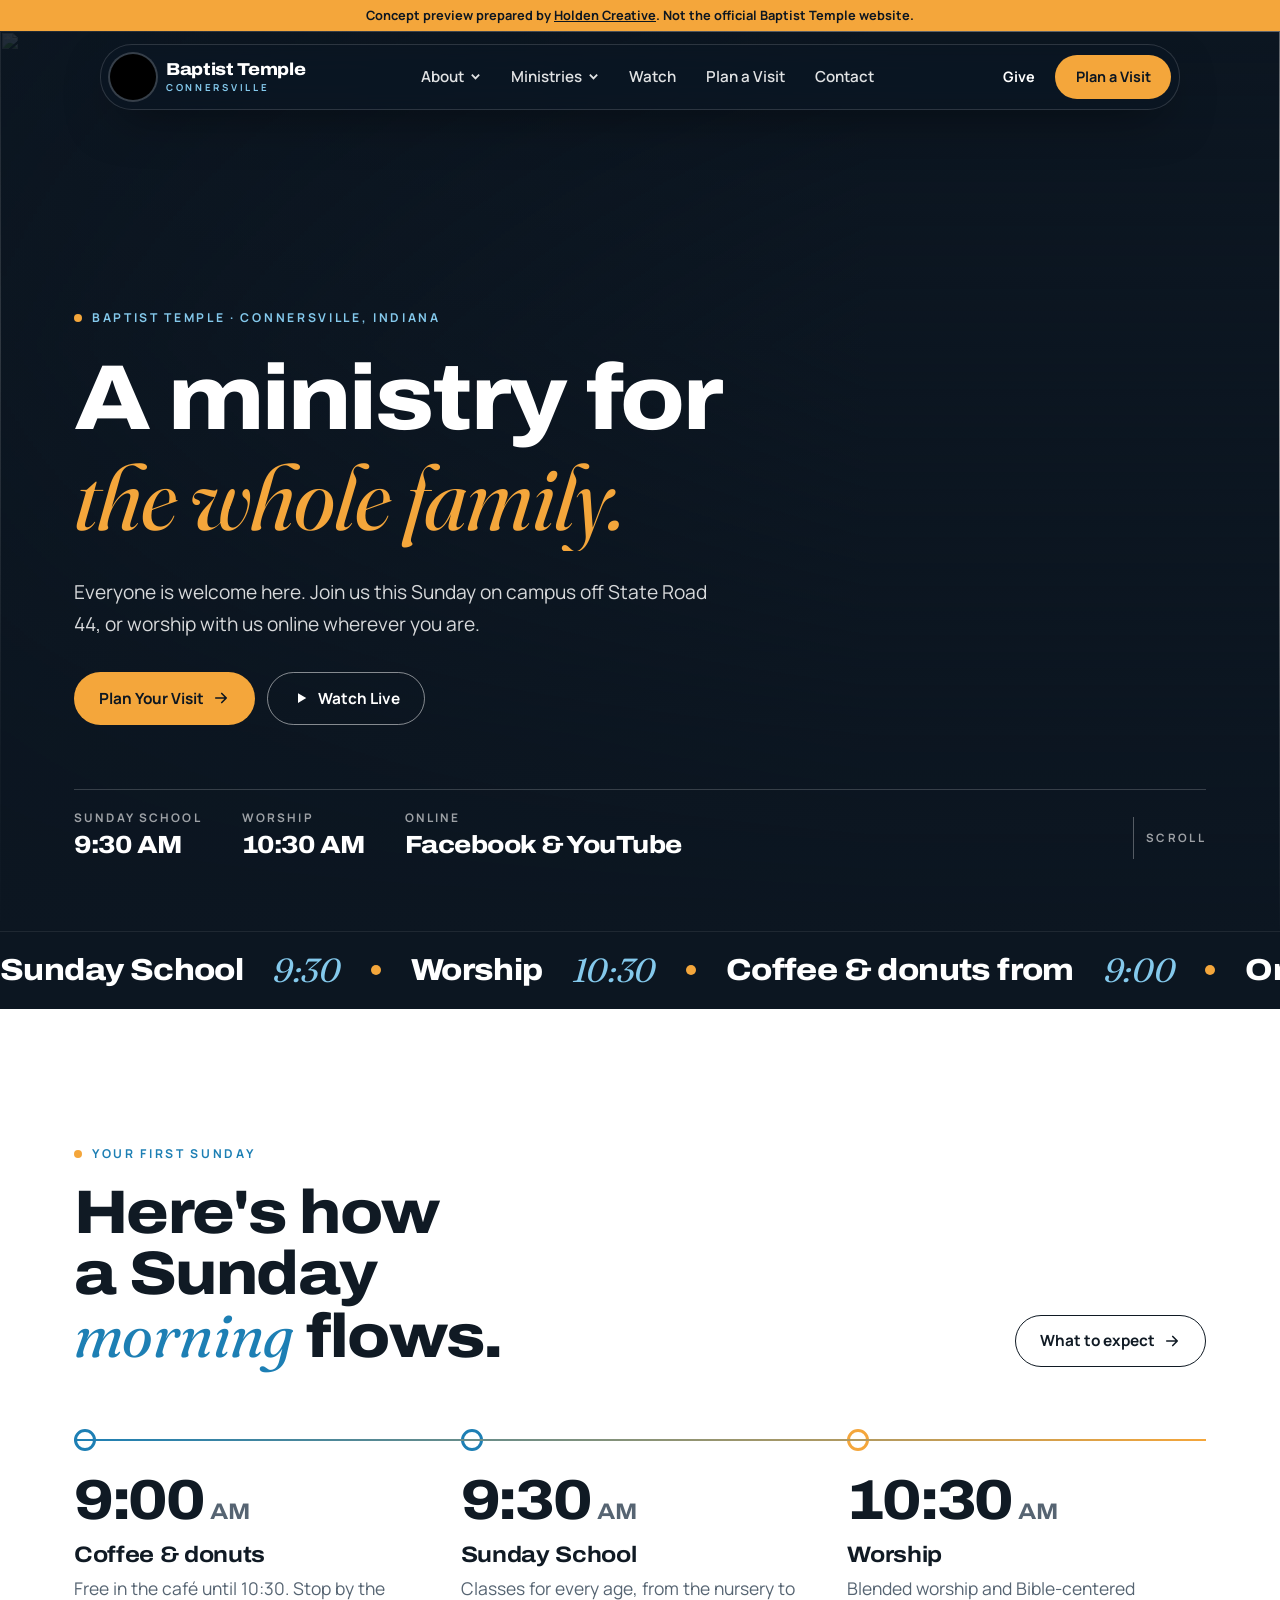
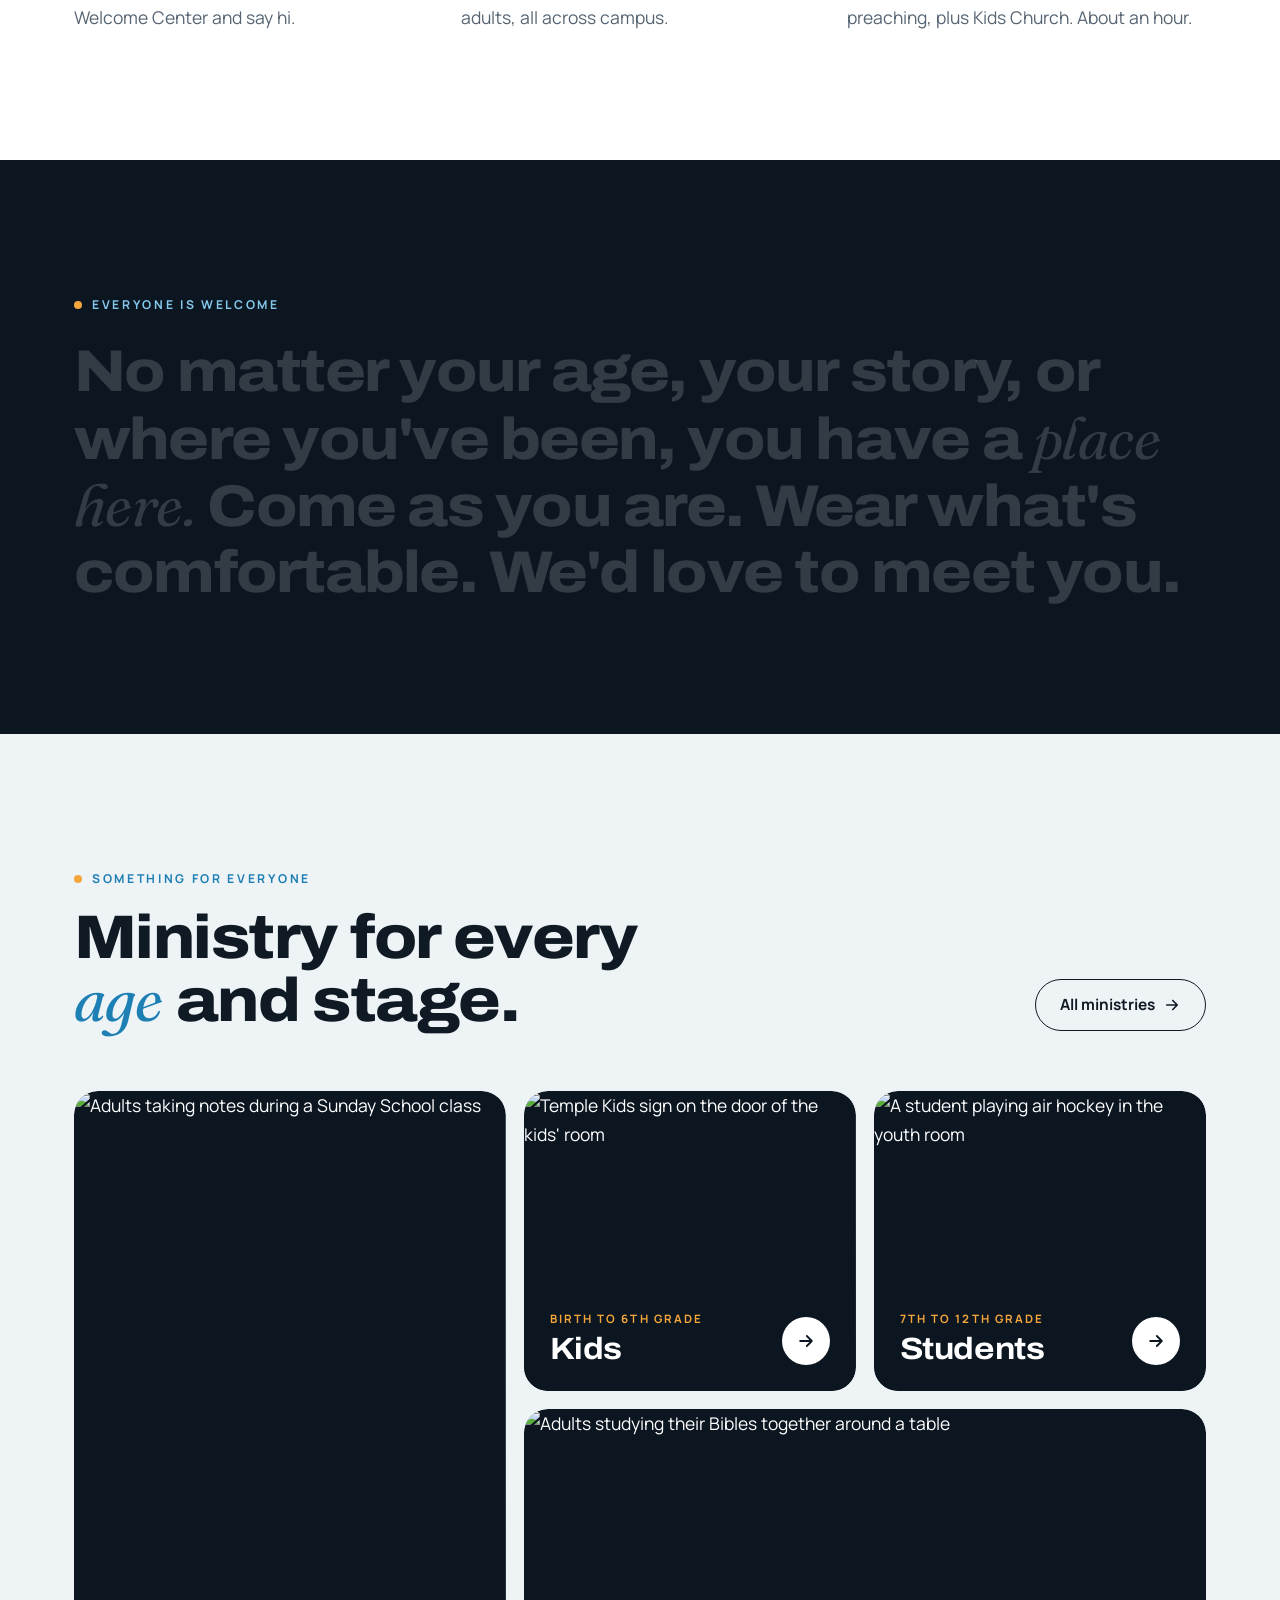
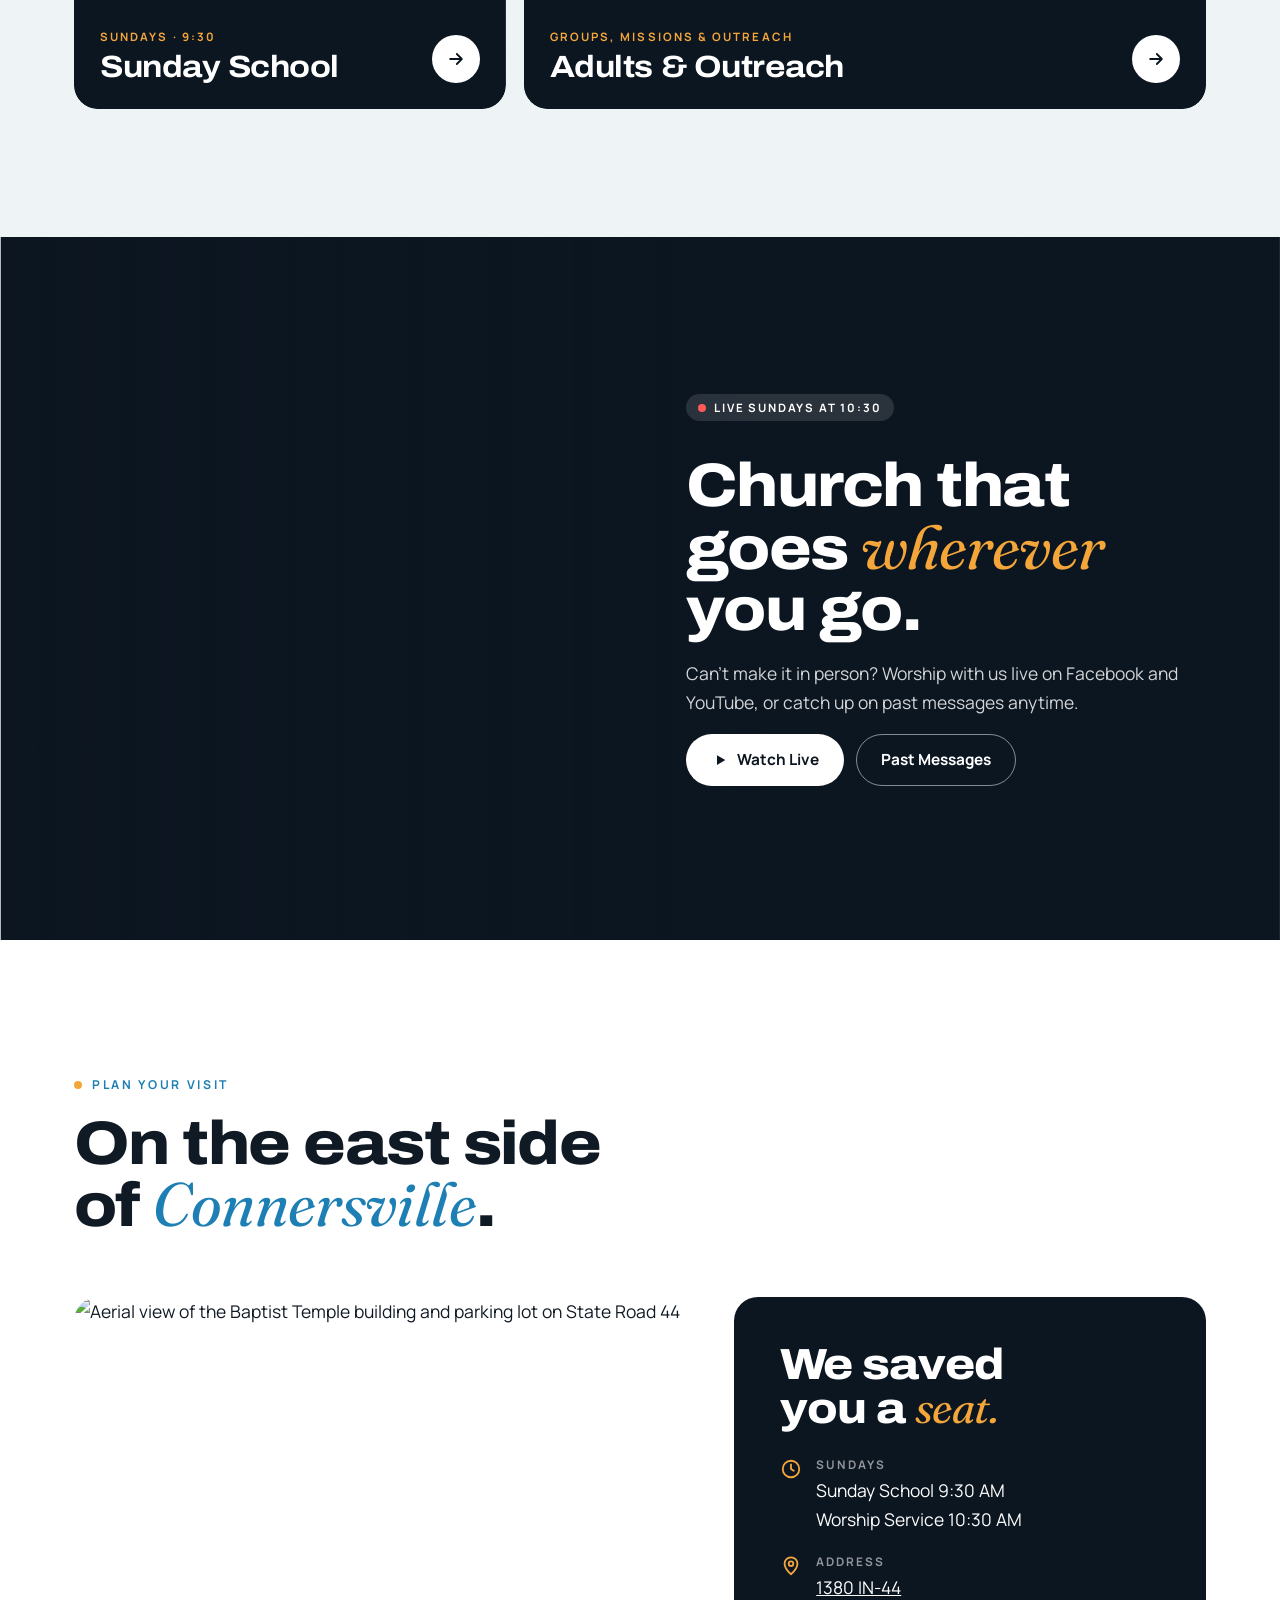
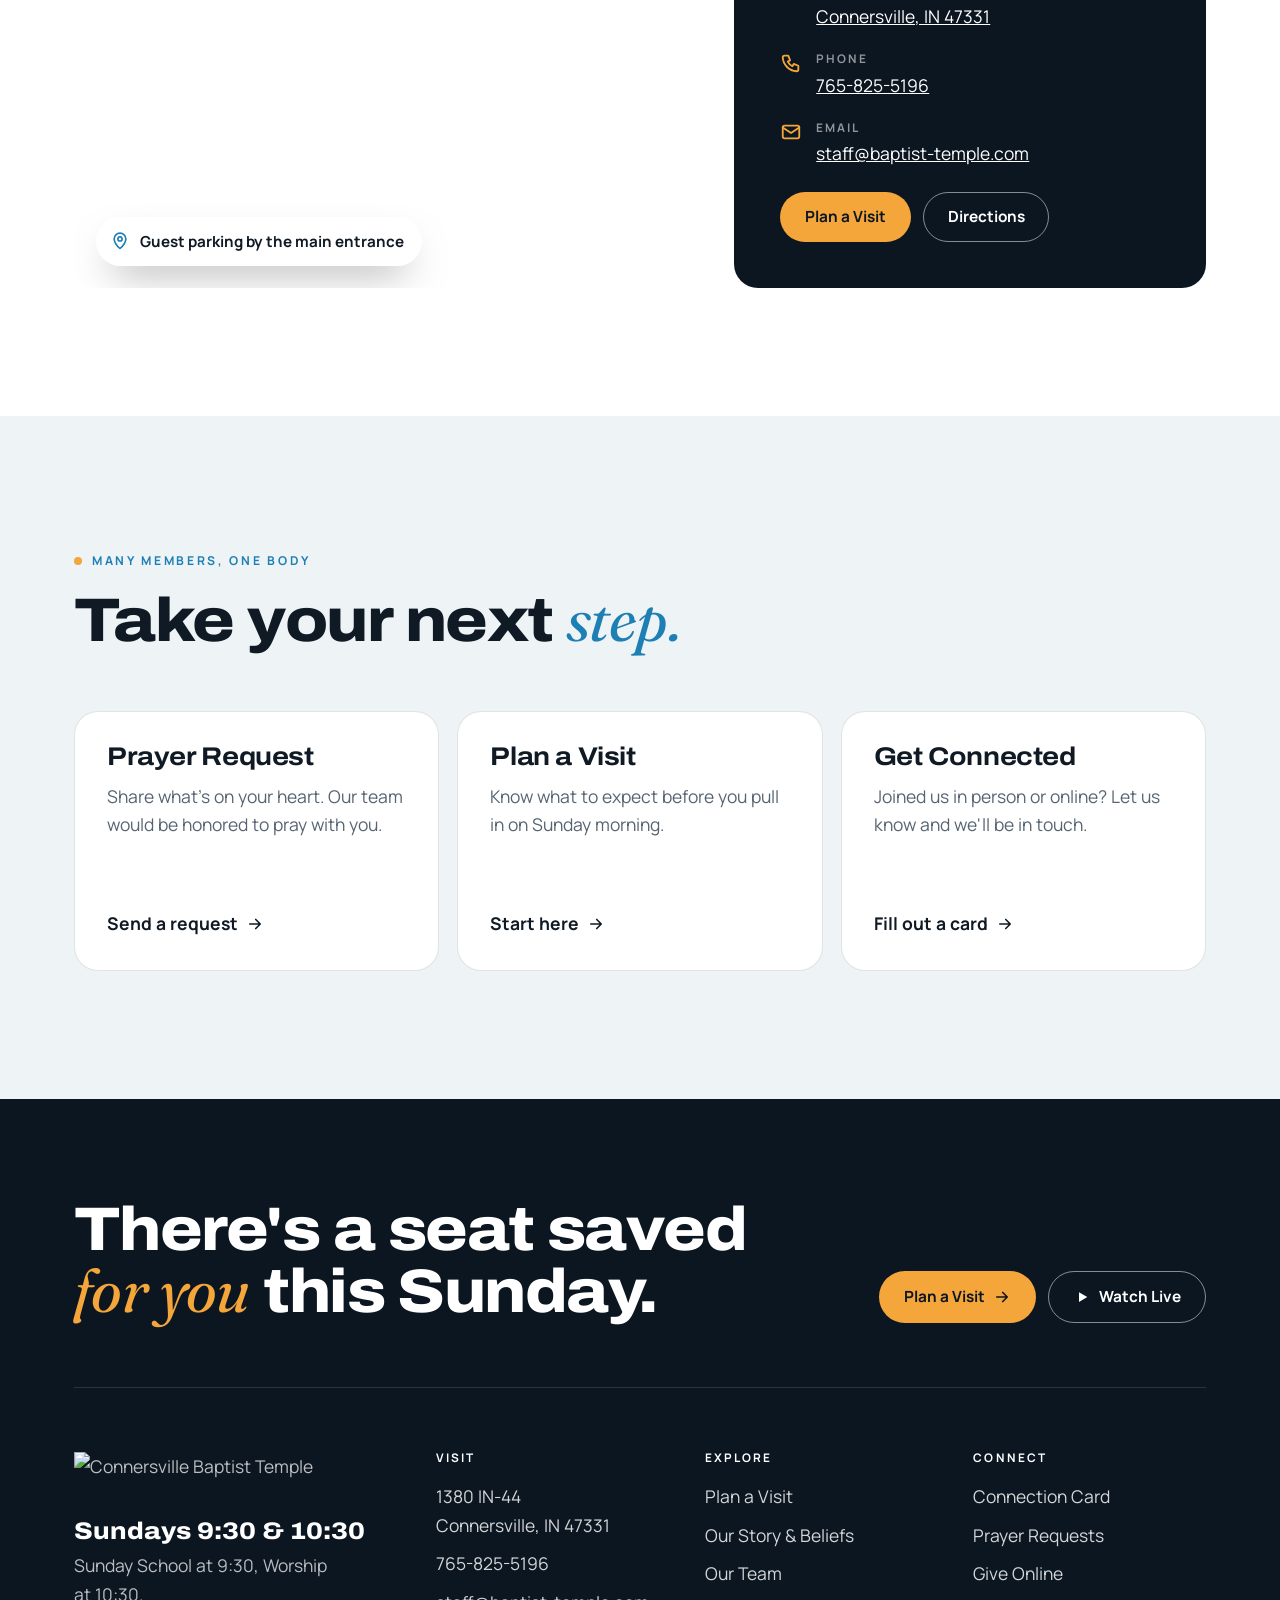
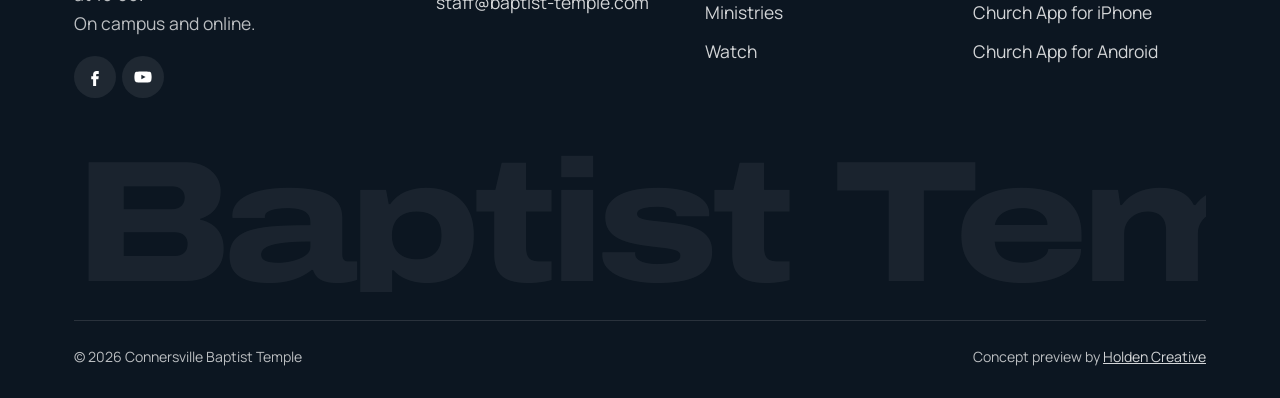
==== commit 669cfb5d: "Nav badge uses the round BT mark from the logo Co-Authored-By: Claude Opus 5.5 <noreply@anthropic.co" ====
--- a/index.html
+++ b/index.html
@@ -22,7 +22,7 @@
 <div class="ribbon">Concept preview prepared by <a href="https://holdencreative.co">Holden Creative</a>. Not the official Baptist Temple website.</div>
 <header class="nav" id="nav">
   <div class="nav-row">
-    <a class="nav-brand" href="/" aria-label="Baptist Temple home"><img class="mark" src="https://images.squarespace-cdn.com/content/v1/69c2f93f5ac9211335b03425/af8a34e6-af14-48a3-8293-bb2dea45f3d1/BT.png?format=300w" alt="" width="46" height="46"><span class="word wordtext">Baptist Temple<small>Connersville</small></span></a>
+    <a class="nav-brand" href="/" aria-label="Baptist Temple home"><span class="mark" style="background-image:url('https://images.squarespace-cdn.com/content/v1/69c2f93f5ac9211335b03425/d2fd2b12-c2a1-4f72-b96d-07d4c56fd907/Baptist+Temple.png?format=750w')"></span><span class="word wordtext">Baptist Temple<small>Connersville</small></span></a>
     <nav class="nav-menu" aria-label="Main"><div class="nav-group"><button type="button" aria-expanded="false" aria-controls="m0">About <svg viewBox="0 0 12 12" fill="none" stroke="currentColor" stroke-width="2" aria-hidden="true"><path d="M2 4l4 4 4-4"/></svg></button><div class="menu" id="m0" hidden><a href="/about/">Our Story &amp; Beliefs</a><a href="/staff/">Our Team</a></div></div><div class="nav-group"><button type="button" aria-expanded="false" aria-controls="m1">Ministries <svg viewBox="0 0 12 12" fill="none" stroke="currentColor" stroke-width="2" aria-hidden="true"><path d="M2 4l4 4 4-4"/></svg></button><div class="menu" id="m1" hidden><a href="/kids/">Kids</a><a href="/students/">Students</a><a href="/sunday-school/">Sunday School</a><a href="/ministries/">Adults &amp; Outreach</a></div></div><a href="/watch/">Watch</a><a href="/plan-a-visit/">Plan a Visit</a><a href="/contact/">Contact</a></nav>
     <div class="nav-end"><a class="nav-give" href="https://giving.myamplify.io//app/giving/temple">Give</a><a class="btn btn-amber" href="/plan-a-visit/">Plan a Visit</a><button class="burger" type="button" aria-label="Open menu" aria-expanded="false" aria-controls="mobile-menu"><span></span><span></span><span></span></button></div>
   </div>
--- a/styles.css
+++ b/styles.css
@@ -66,7 +66,7 @@
 .nav.scrolled{top:14px;background:rgba(12,22,33,.84)}
 .nav-row{display:flex;align-items:center;gap:6px;padding:7px 8px 7px 9px;min-height:64px}
 .nav-brand{display:flex;align-items:center;gap:10px;text-decoration:none;flex:none;border-radius:999px}
-.nav-brand .mark{width:46px;height:46px;border-radius:50%;flex:none;transition:transform .5s cubic-bezier(.3,1.6,.5,1)}
+.nav-brand .mark{display:block;width:46px;height:46px;border-radius:50%;flex:none;background:#000 no-repeat left center/auto 100%;box-shadow:0 0 0 2px rgba(255,255,255,.18);transition:transform .5s cubic-bezier(.3,1.6,.5,1)}
 .wordtext{display:block;font:800 1.08rem/1 var(--display);font-stretch:112%;letter-spacing:-.02em;color:#fff;white-space:nowrap}
 .wordtext small{display:block;font:700 .6rem/1 var(--body);letter-spacing:.28em;text-transform:uppercase;color:var(--sky);margin-top:5px}
 .nav-menu{display:flex;align-items:center;gap:2px;margin:0 auto}
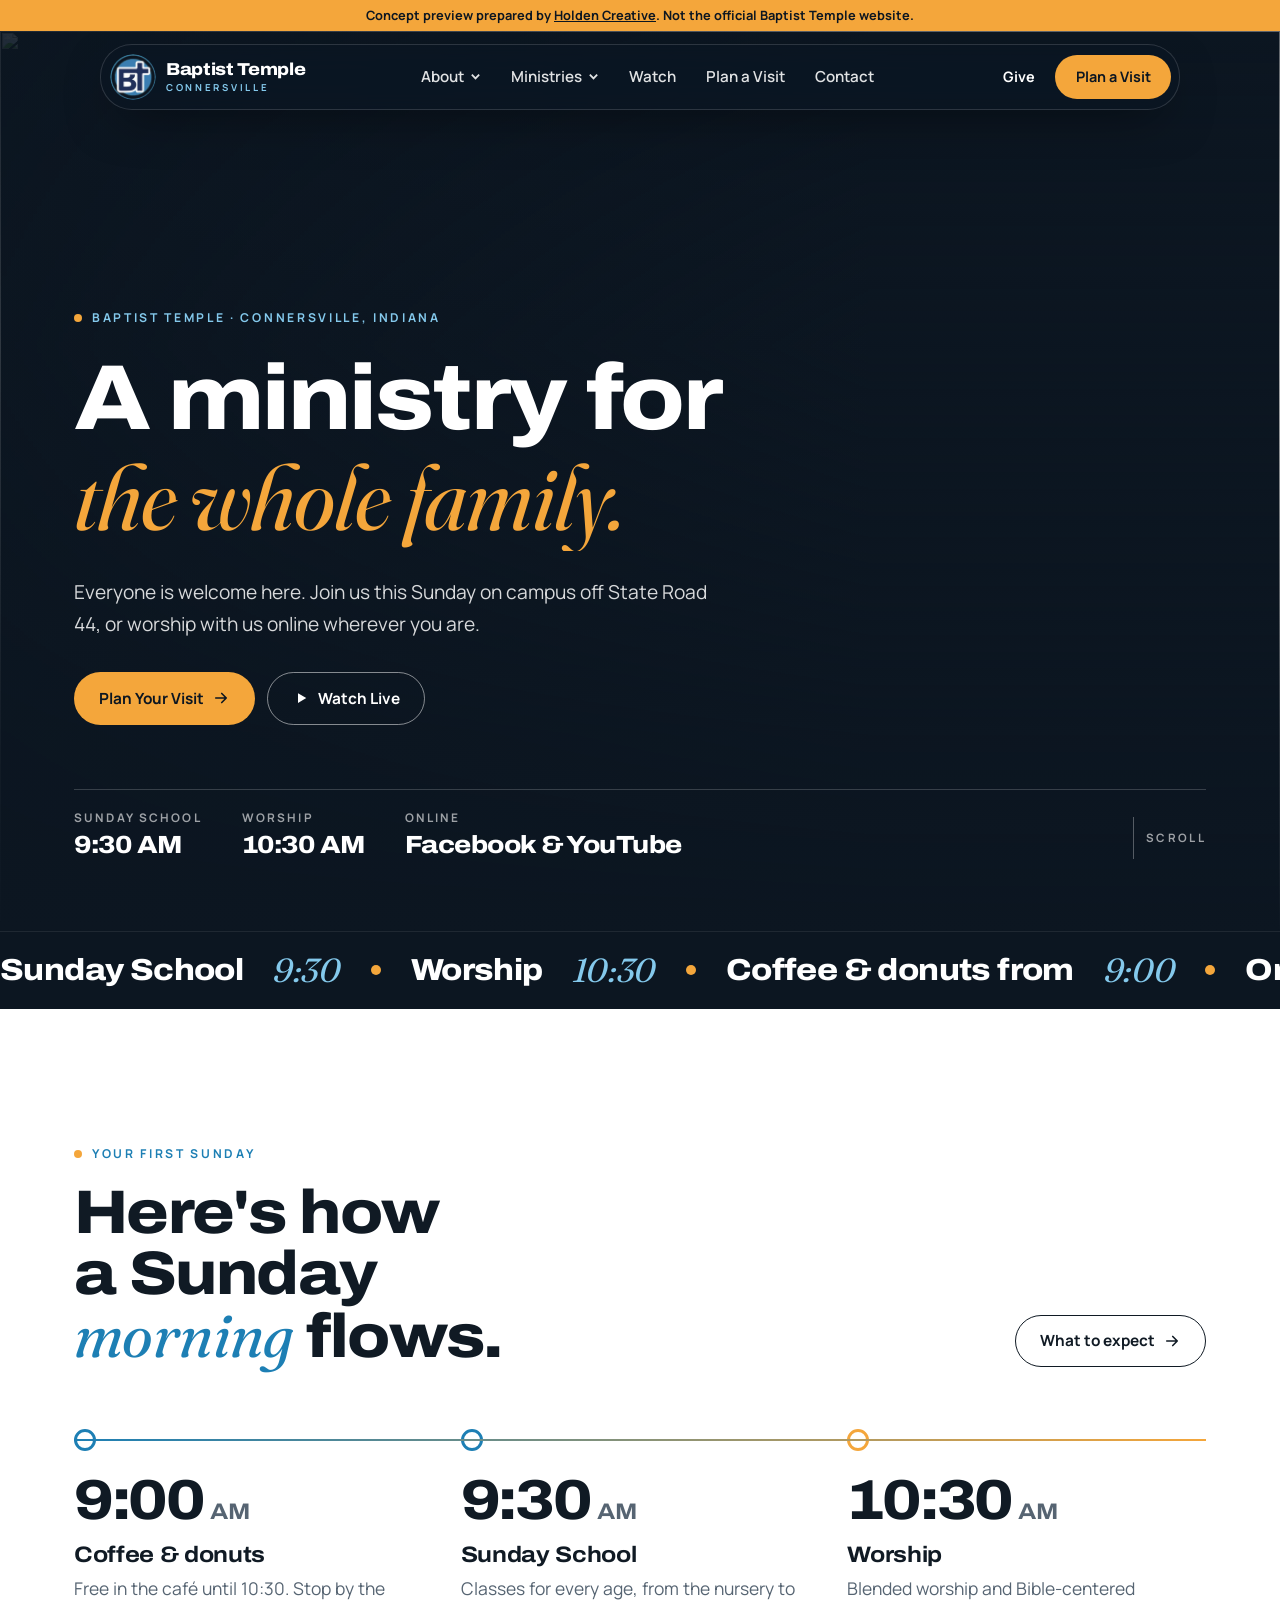
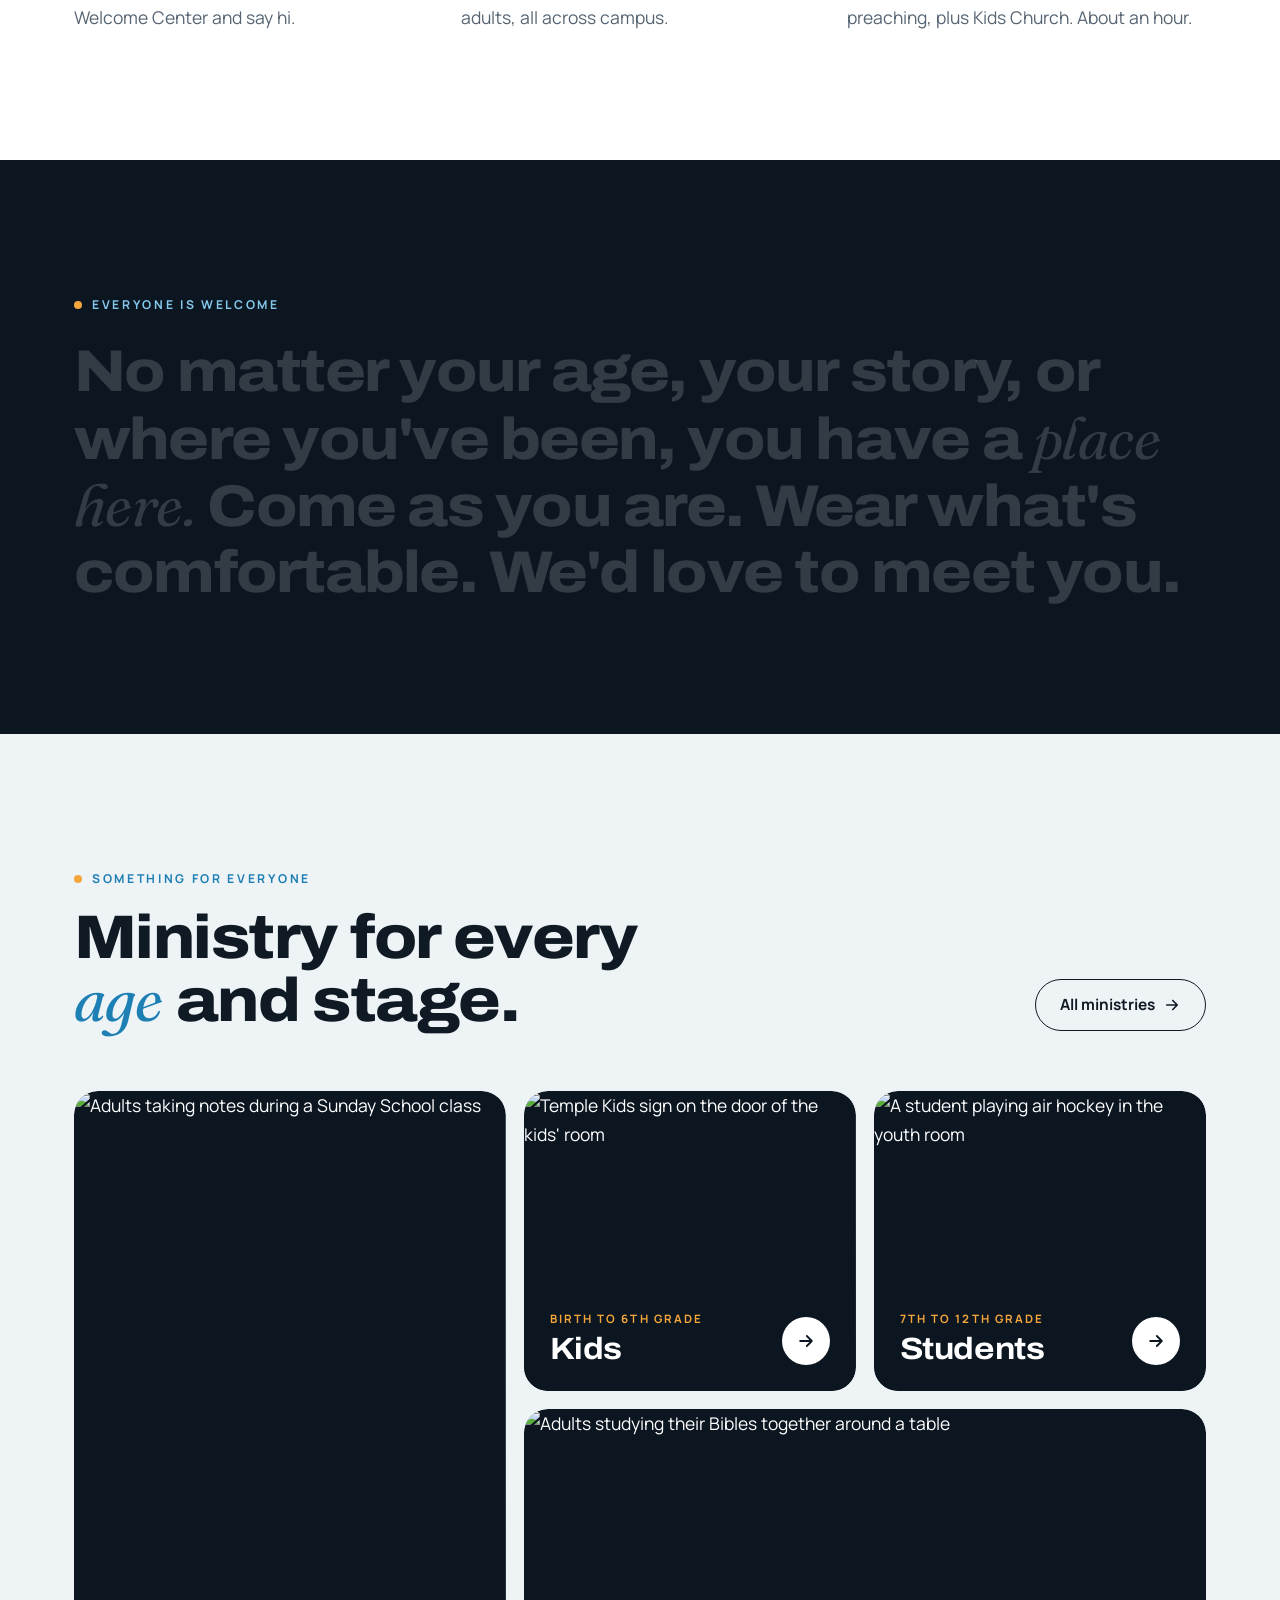
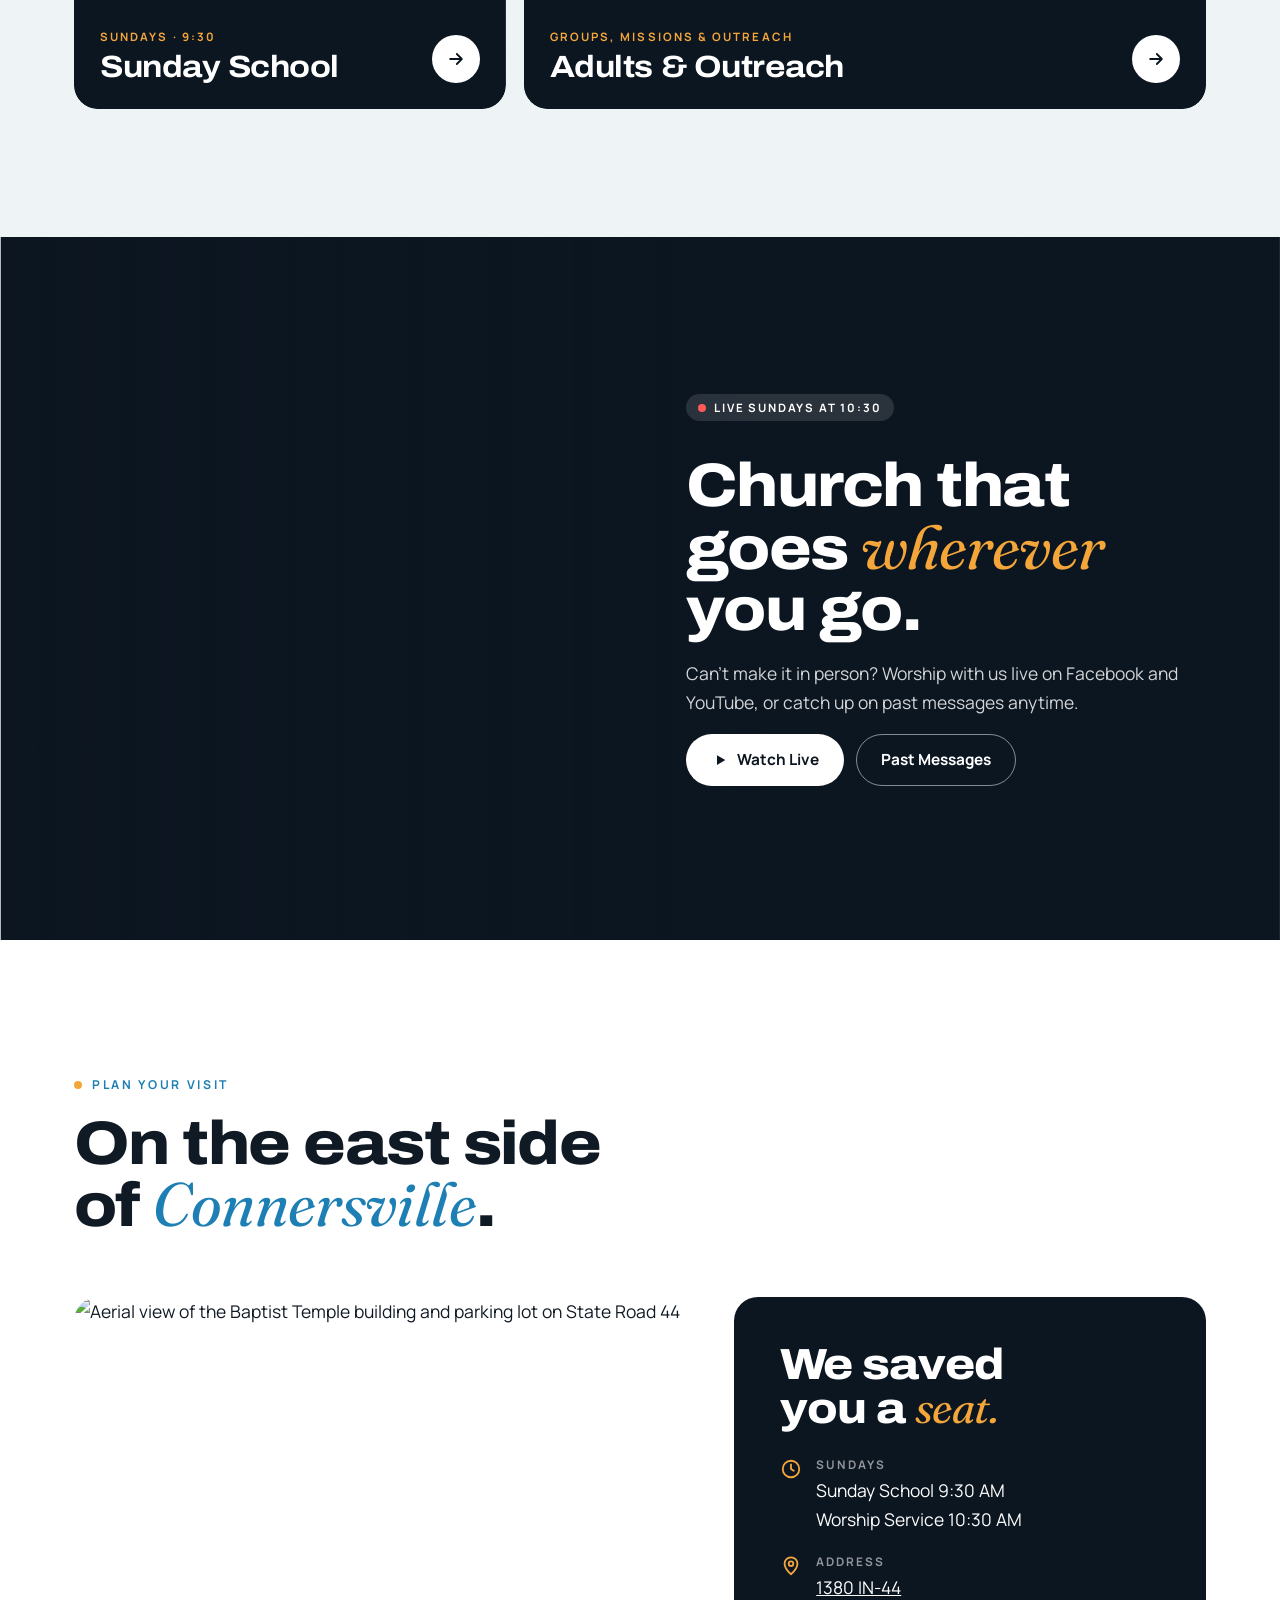
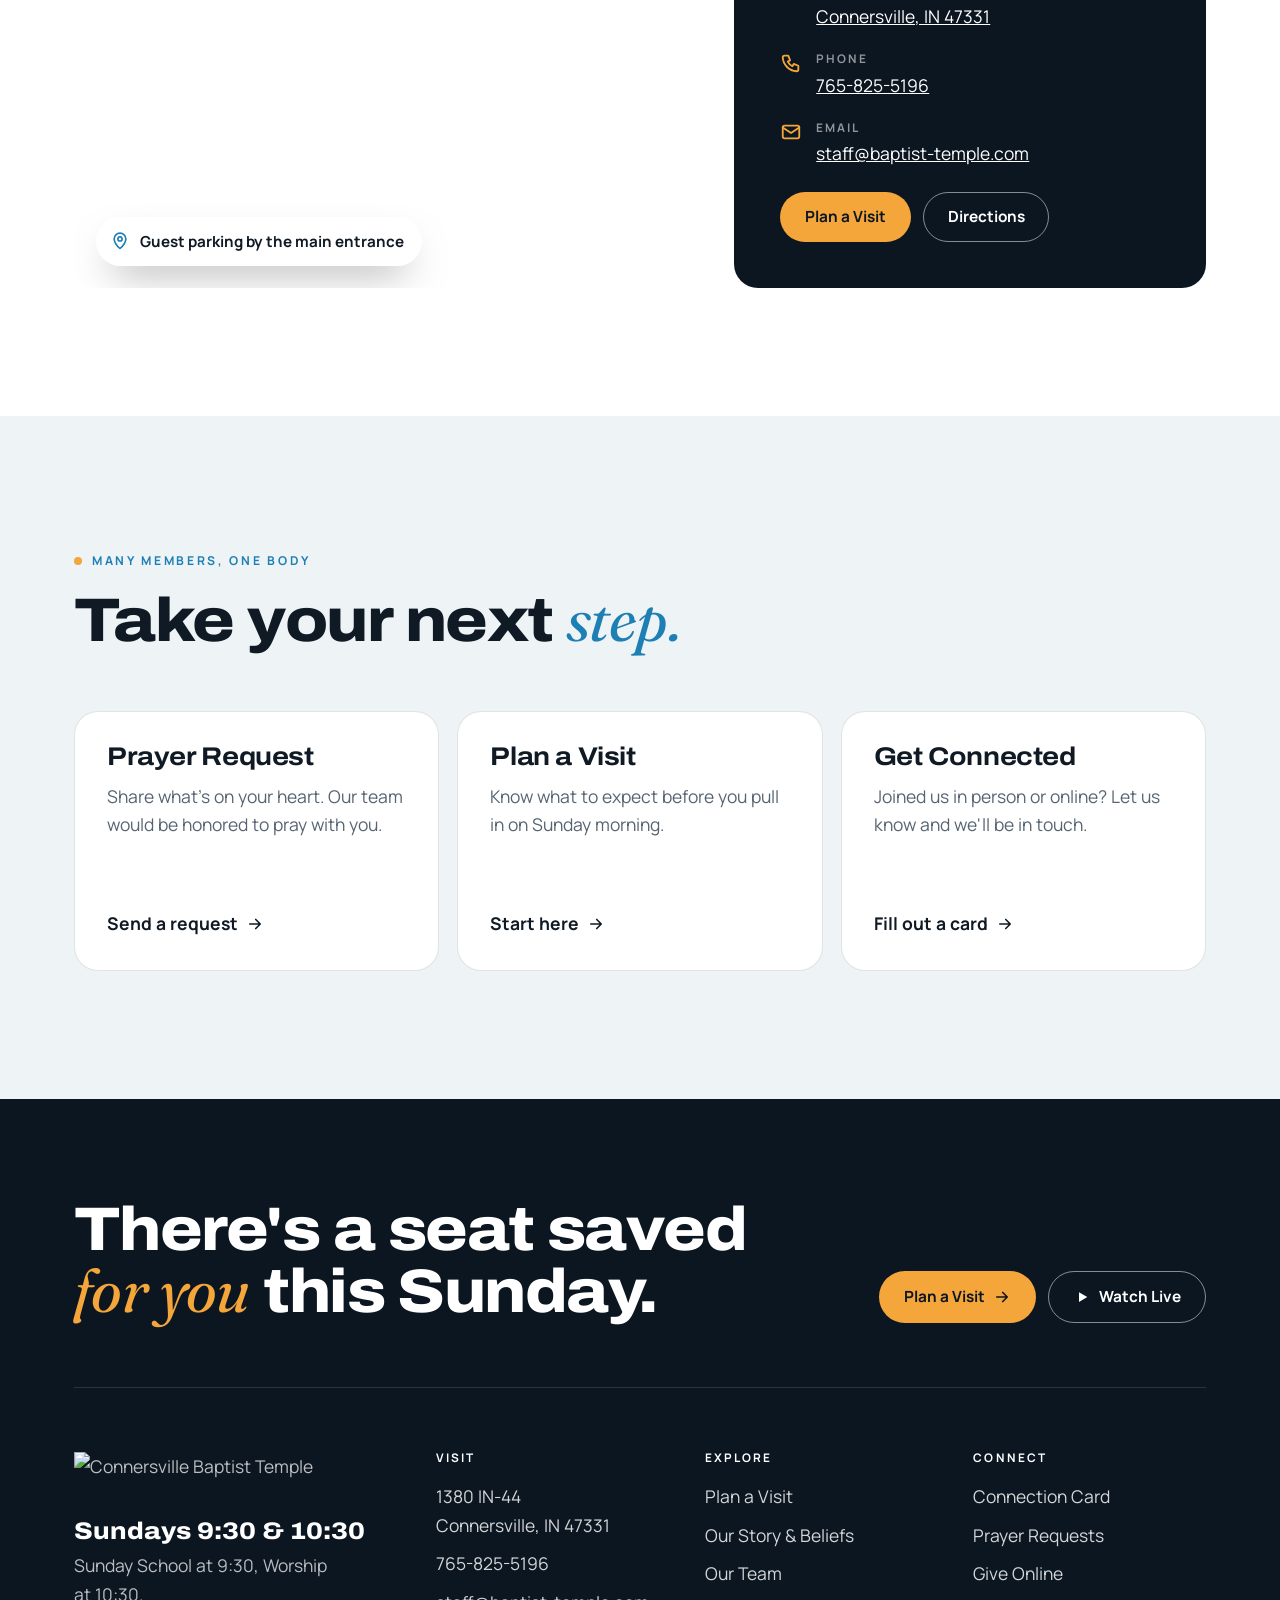
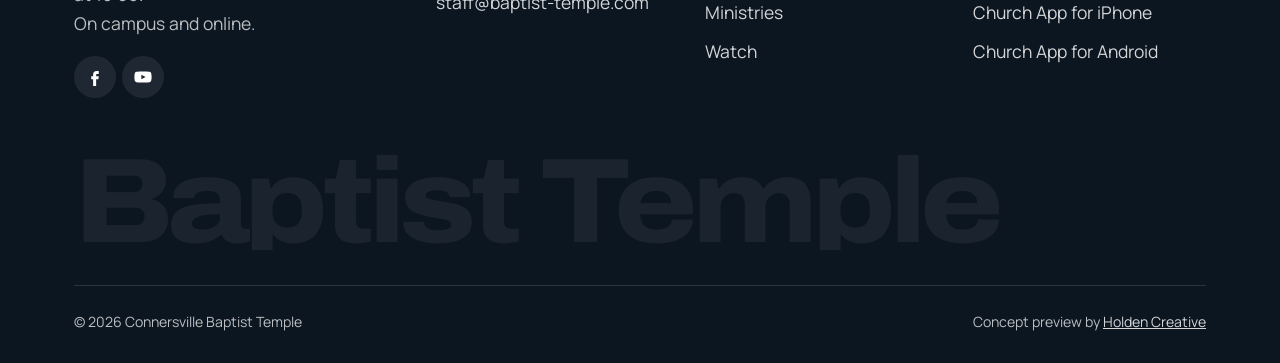
==== commit 4f0a978a: "Folded nav is just the round BT badge; BT badge favicon and touch icon Co-Authored-By: Claude Opus 5" ====
--- a/index.html
+++ b/index.html
@@ -10,7 +10,9 @@
 <meta property="og:title" content="Baptist Temple · Connersville, Indiana · Sundays 9:30 & 10:30">
 <meta property="og:description" content="Connersville Baptist Temple: a ministry for the whole family. Sunday School at 9:30 AM and Worship at 10:30 AM, on campus and online at 1380 IN-44, Connersville, IN.">
 <meta property="og:image" content="https://images.squarespace-cdn.com/content/v1/69c2f93f5ac9211335b03425/bd5d86e3-f96b-4fd8-9ca3-9ea1f11c6f39/491735833_980411590846482_4012375894134007581_n+%281%29.jpg?format=2500w">
-<link rel="icon" href="https://images.squarespace-cdn.com/content/v1/69c2f93f5ac9211335b03425/af8a34e6-af14-48a3-8293-bb2dea45f3d1/BT.png?format=300w">
+<link rel="icon" href="/favicon.ico" sizes="48x48">
+<link rel="icon" type="image/png" href="/favicon-32.png" sizes="32x32">
+<link rel="apple-touch-icon" href="/apple-touch-icon.png">
 <link rel="preconnect" href="https://fonts.googleapis.com">
 <link rel="preconnect" href="https://fonts.gstatic.com" crossorigin>
 <link href="https://fonts.googleapis.com/css2?family=Archivo:wdth,wght@100..125,600..900&family=Fraunces:ital,opsz,wght@1,9..144,400..500&family=Manrope:wght@400;500;600;700;800&display=swap" rel="stylesheet">
@@ -22,7 +24,7 @@
 <div class="ribbon">Concept preview prepared by <a href="https://holdencreative.co">Holden Creative</a>. Not the official Baptist Temple website.</div>
 <header class="nav" id="nav">
   <div class="nav-row">
-    <a class="nav-brand" href="/" aria-label="Baptist Temple home"><span class="mark" style="background-image:url('https://images.squarespace-cdn.com/content/v1/69c2f93f5ac9211335b03425/d2fd2b12-c2a1-4f72-b96d-07d4c56fd907/Baptist+Temple.png?format=750w')"></span><span class="word wordtext">Baptist Temple<small>Connersville</small></span></a>
+    <a class="nav-brand" href="/" aria-label="Baptist Temple home"><img class="mark" src="/img/bt-mark.png" alt="" width="46" height="46"><span class="word wordtext">Baptist Temple<small>Connersville</small></span></a>
     <nav class="nav-menu" aria-label="Main"><div class="nav-group"><button type="button" aria-expanded="false" aria-controls="m0">About <svg viewBox="0 0 12 12" fill="none" stroke="currentColor" stroke-width="2" aria-hidden="true"><path d="M2 4l4 4 4-4"/></svg></button><div class="menu" id="m0" hidden><a href="/about/">Our Story &amp; Beliefs</a><a href="/staff/">Our Team</a></div></div><div class="nav-group"><button type="button" aria-expanded="false" aria-controls="m1">Ministries <svg viewBox="0 0 12 12" fill="none" stroke="currentColor" stroke-width="2" aria-hidden="true"><path d="M2 4l4 4 4-4"/></svg></button><div class="menu" id="m1" hidden><a href="/kids/">Kids</a><a href="/students/">Students</a><a href="/sunday-school/">Sunday School</a><a href="/ministries/">Adults &amp; Outreach</a></div></div><a href="/watch/">Watch</a><a href="/plan-a-visit/">Plan a Visit</a><a href="/contact/">Contact</a></nav>
     <div class="nav-end"><a class="nav-give" href="https://giving.myamplify.io//app/giving/temple">Give</a><a class="btn btn-amber" href="/plan-a-visit/">Plan a Visit</a><button class="burger" type="button" aria-label="Open menu" aria-expanded="false" aria-controls="mobile-menu"><span></span><span></span><span></span></button></div>
   </div>
--- a/styles.css
+++ b/styles.css
@@ -66,7 +66,7 @@
 .nav.scrolled{top:14px;background:rgba(12,22,33,.84)}
 .nav-row{display:flex;align-items:center;gap:6px;padding:7px 8px 7px 9px;min-height:64px}
 .nav-brand{display:flex;align-items:center;gap:10px;text-decoration:none;flex:none;border-radius:999px}
-.nav-brand .mark{display:block;width:46px;height:46px;border-radius:50%;flex:none;background:#000 no-repeat left center/auto 100%;box-shadow:0 0 0 2px rgba(255,255,255,.18);transition:transform .5s cubic-bezier(.3,1.6,.5,1)}
+.nav-brand .mark{display:block;width:46px;height:46px;border-radius:50%;flex:none;transition:transform .5s cubic-bezier(.3,1.6,.5,1),width .5s,height .5s,box-shadow .4s}
 .wordtext{display:block;font:800 1.08rem/1 var(--display);font-stretch:112%;letter-spacing:-.02em;color:#fff;white-space:nowrap}
 .wordtext small{display:block;font:700 .6rem/1 var(--body);letter-spacing:.28em;text-transform:uppercase;color:var(--sky);margin-top:5px}
 .nav-menu{display:flex;align-items:center;gap:2px;margin:0 auto}
@@ -93,10 +93,12 @@
 .mobile-menu{display:none}
 .nav-menu,.nav-end,.nav-brand .word{transition:opacity .25s .3s,visibility 0s .3s}
 /* folded into the badge */
-.nav.collapsed{width:62px}
-.nav.collapsed .nav-row{overflow:hidden;padding:7px}
+.nav{transition:width .6s cubic-bezier(.7,0,.2,1),top .4s var(--ease),background .35s,border-color .35s,box-shadow .35s,backdrop-filter .35s}
+.nav.collapsed{width:58px;background:transparent;border-color:transparent;box-shadow:none;backdrop-filter:none;-webkit-backdrop-filter:none}
+.nav.collapsed .nav-row{overflow:hidden;padding:0;min-height:58px}
+.nav.collapsed .mark{width:58px;height:58px;box-shadow:0 12px 30px -8px rgba(0,0,0,.55)}
 .nav.collapsed .word,.nav.collapsed .nav-menu,.nav.collapsed .nav-end{opacity:0;visibility:hidden;pointer-events:none;transition:opacity .12s,visibility 0s .12s}
-.nav.collapsed .mark{transform:rotate(-10deg)}
+.nav.collapsed .mark{transform:rotate(-8deg)}
 .nav.collapsed .nav-brand:hover .mark{transform:rotate(0) scale(1.06)}
 @media (max-width:1060px){
   .nav-menu,.nav-give{display:none}
@@ -374,7 +376,7 @@
 .foot-times strong{color:#fff;display:block;font:800 1.5rem/1.15 var(--display);font-stretch:112%;margin-bottom:6px}
 .foot-bottom{display:flex;justify-content:space-between;flex-wrap:wrap;gap:12px;border-top:1px solid rgba(255,255,255,.12);margin-top:52px;padding-top:24px;font-size:.88rem}
 .foot-bottom a{color:rgba(255,255,255,.82)}
-.big-word{font:800 clamp(3.4rem,13.5vw,12rem)/.8 var(--display);font-stretch:125%;letter-spacing:-.05em;color:rgba(255,255,255,.06);white-space:nowrap;margin:56px 0 -.14em;user-select:none;overflow:hidden}
+.big-word{font:800 clamp(2.4rem,9.4vw,7.6rem)/.8 var(--display);font-stretch:112%;letter-spacing:-.05em;color:rgba(255,255,255,.06);white-space:nowrap;margin:56px 0 -.14em;user-select:none;overflow:hidden}
 .social{display:flex;gap:6px}
 .social a{width:42px;height:42px;display:grid;place-items:center;border-radius:50%;background:rgba(255,255,255,.08);color:#fff;transition:background .2s,transform .2s}
 .social a:hover{background:var(--blue);transform:translateY(-2px)}
@@ -391,3 +393,15 @@
   .marquee-track{animation:none}
   html{scroll-behavior:auto}
 }
+
+/* phone tuning */
+@media (max-width:600px){
+  h1{font-size:clamp(2.4rem,11vw,3.2rem)}
+  .hero{min-height:0}
+  .hero-inner{padding-top:150px;padding-bottom:40px}
+  .rotator > span{white-space:normal}
+  .hero-sub{margin:20px 0 26px}
+  .hero-foot{margin-top:32px}
+  .hero-times div:nth-child(3){display:none}
+  .hero .eyebrow{font-size:.66rem;letter-spacing:.16em}
+}
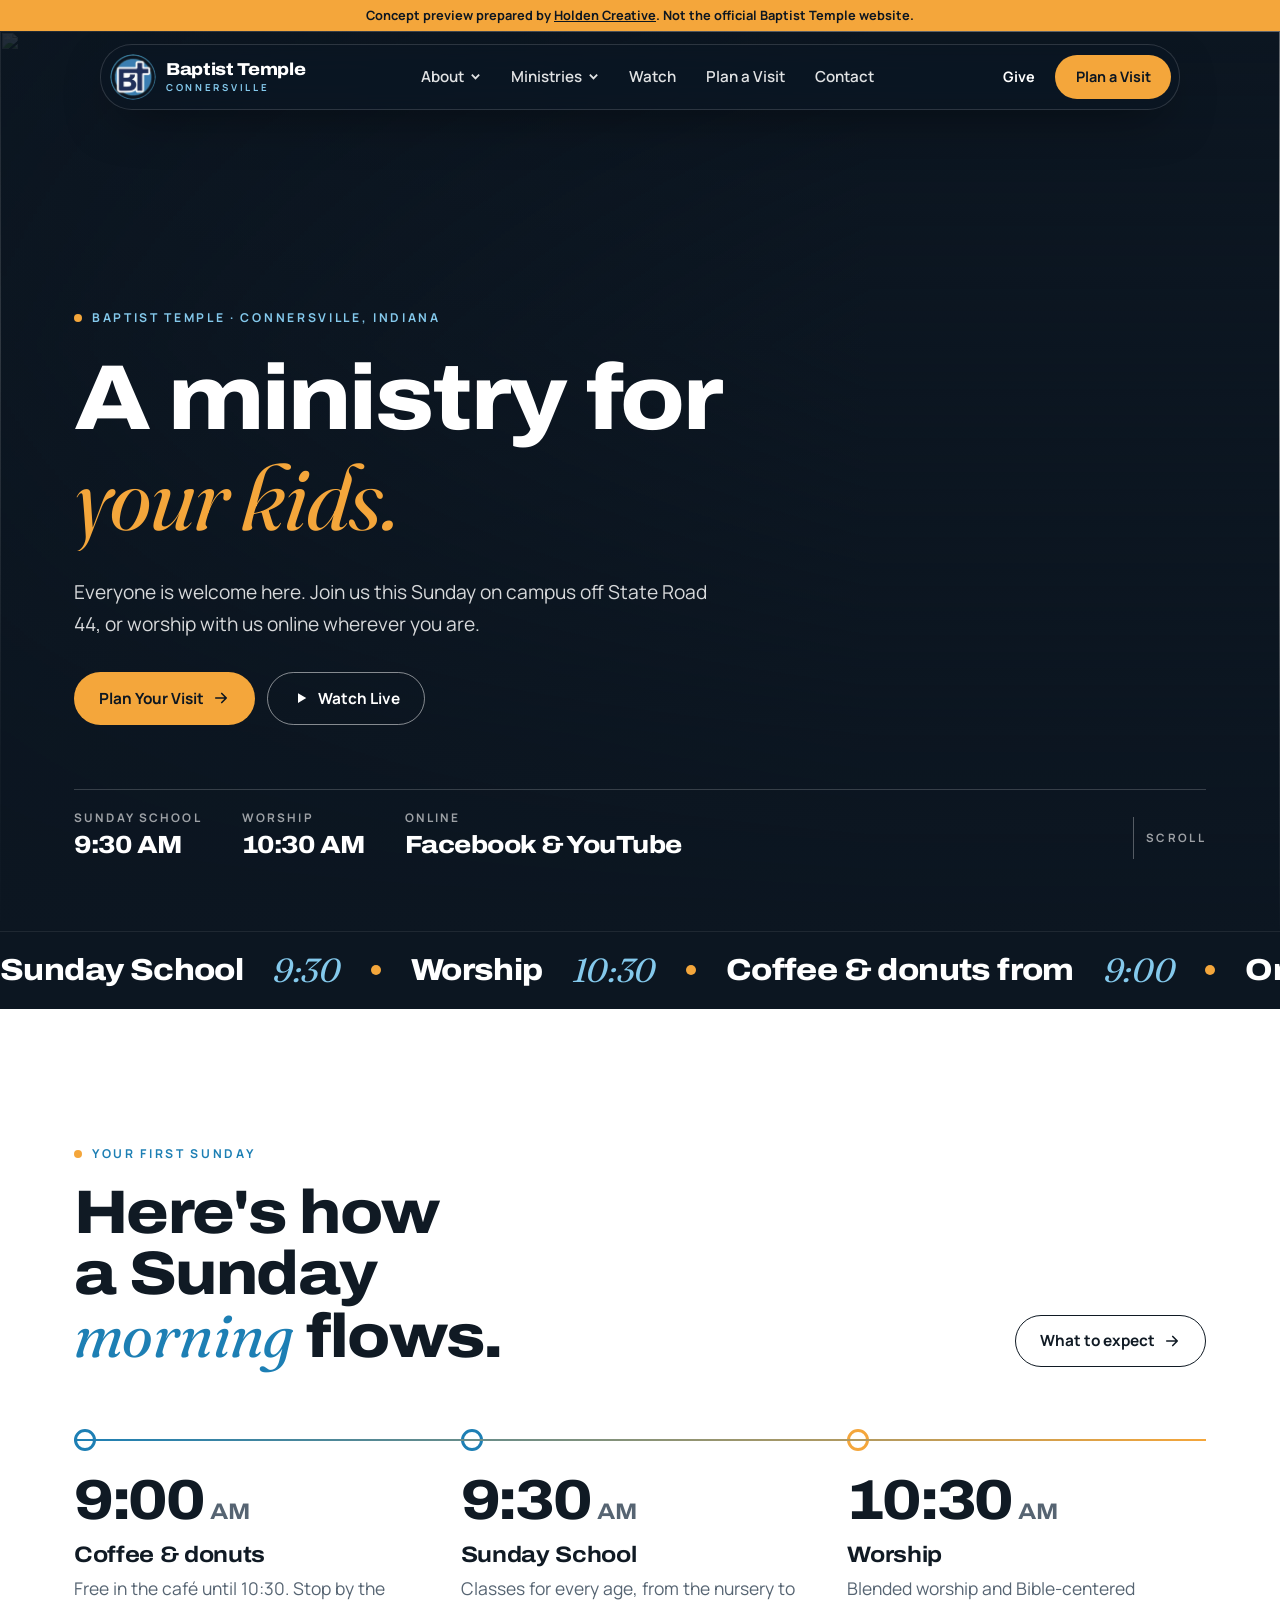
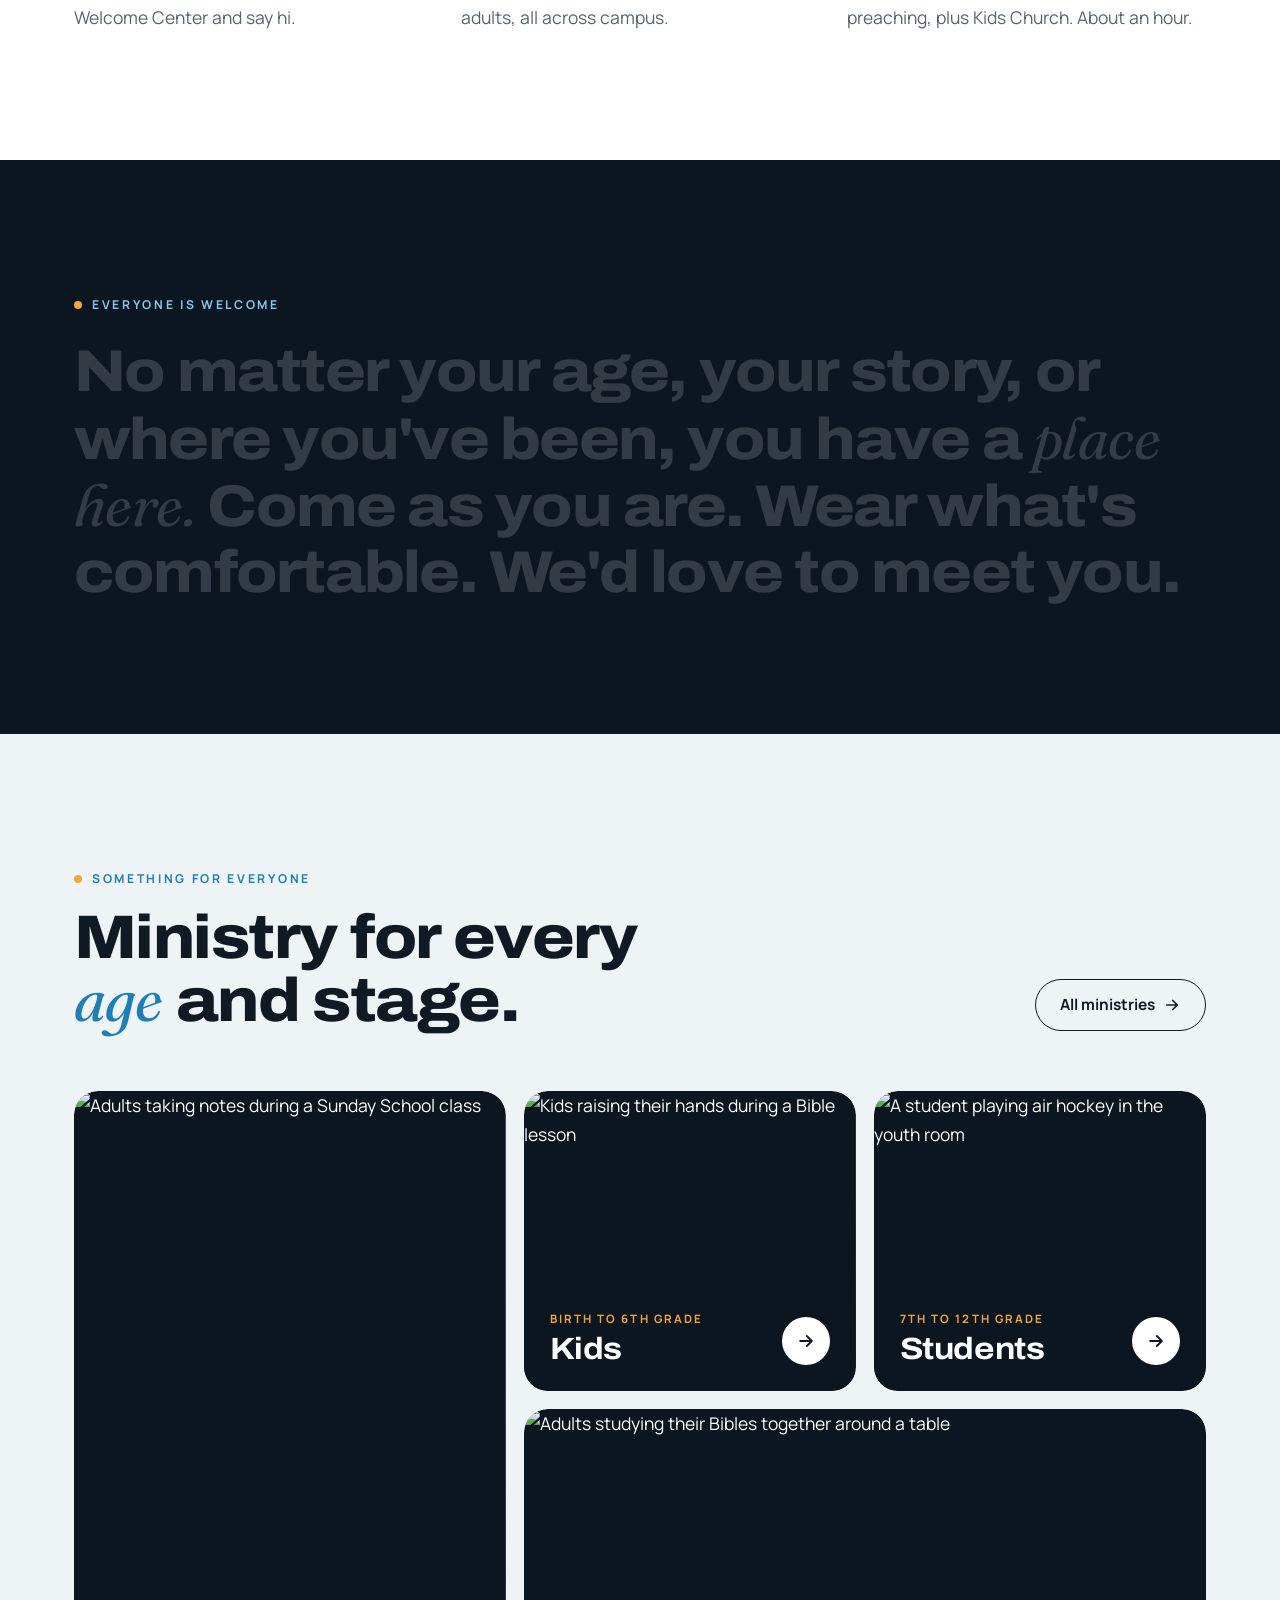
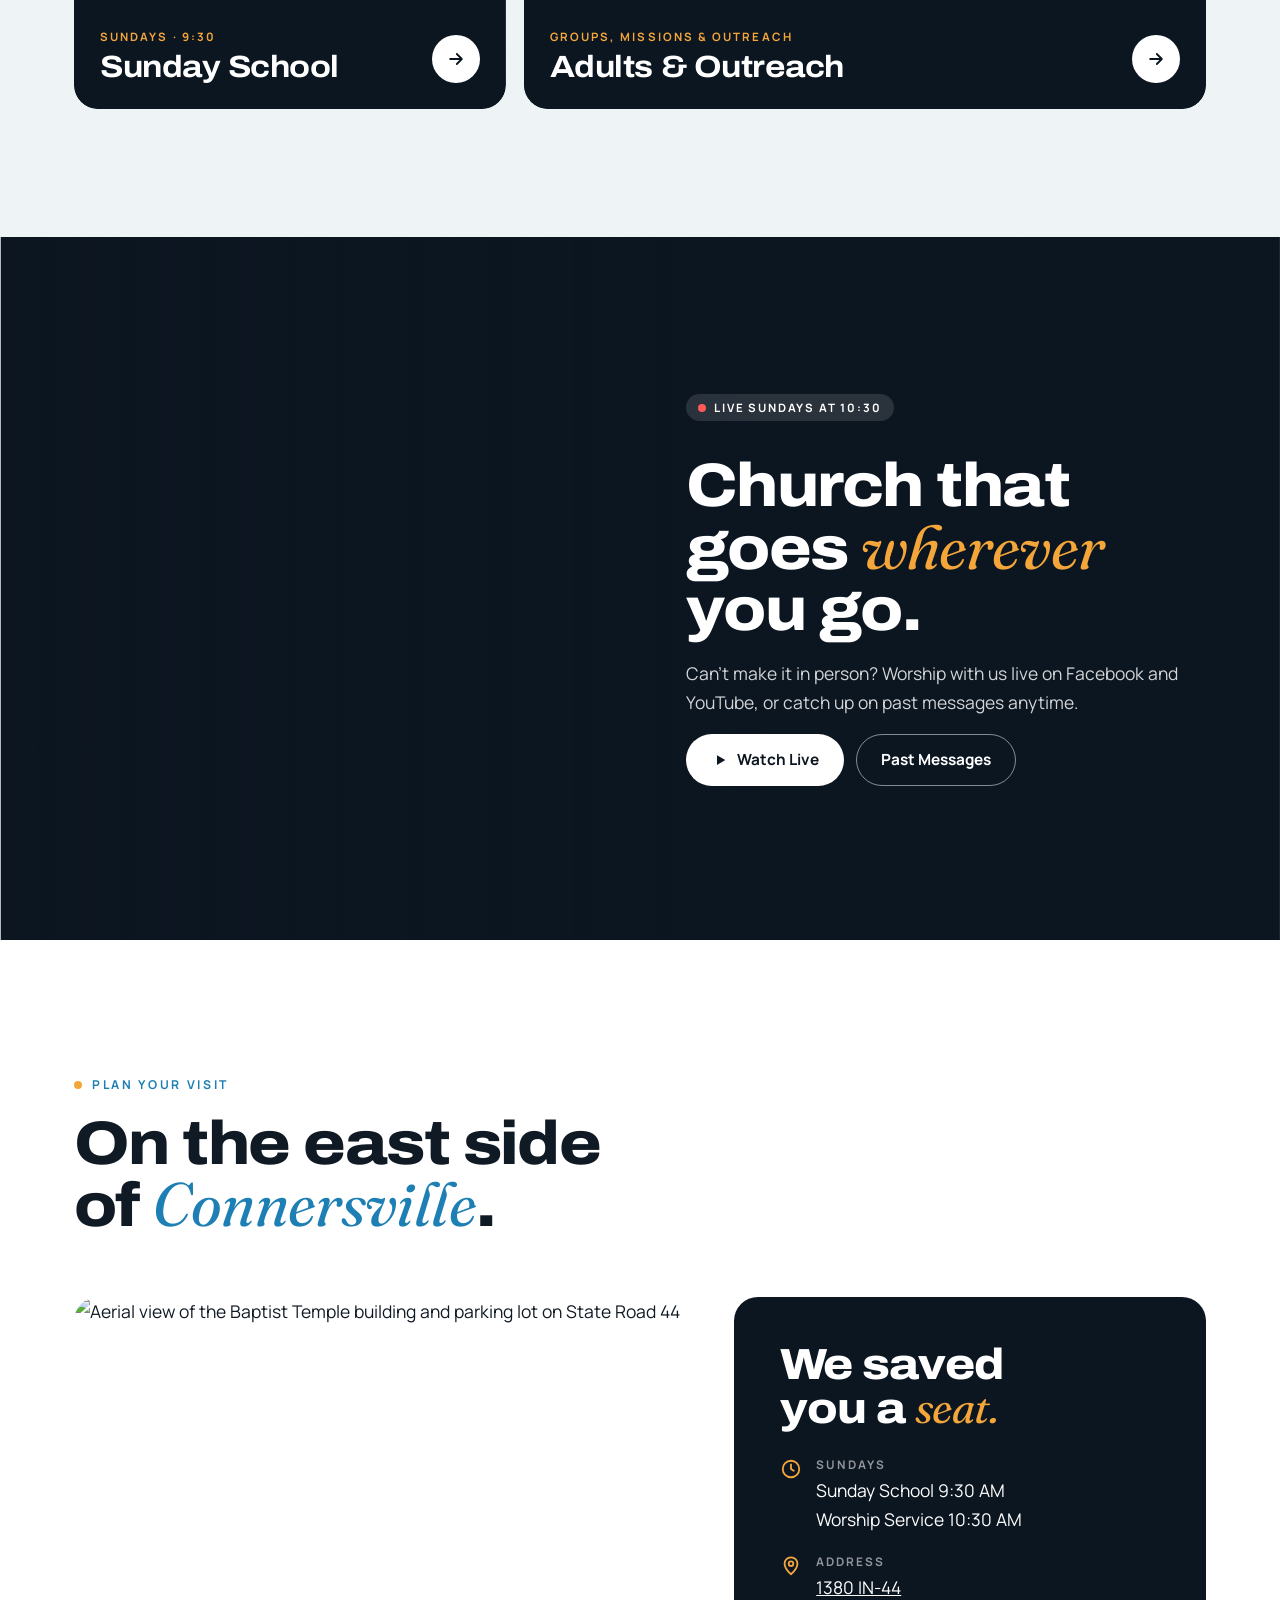
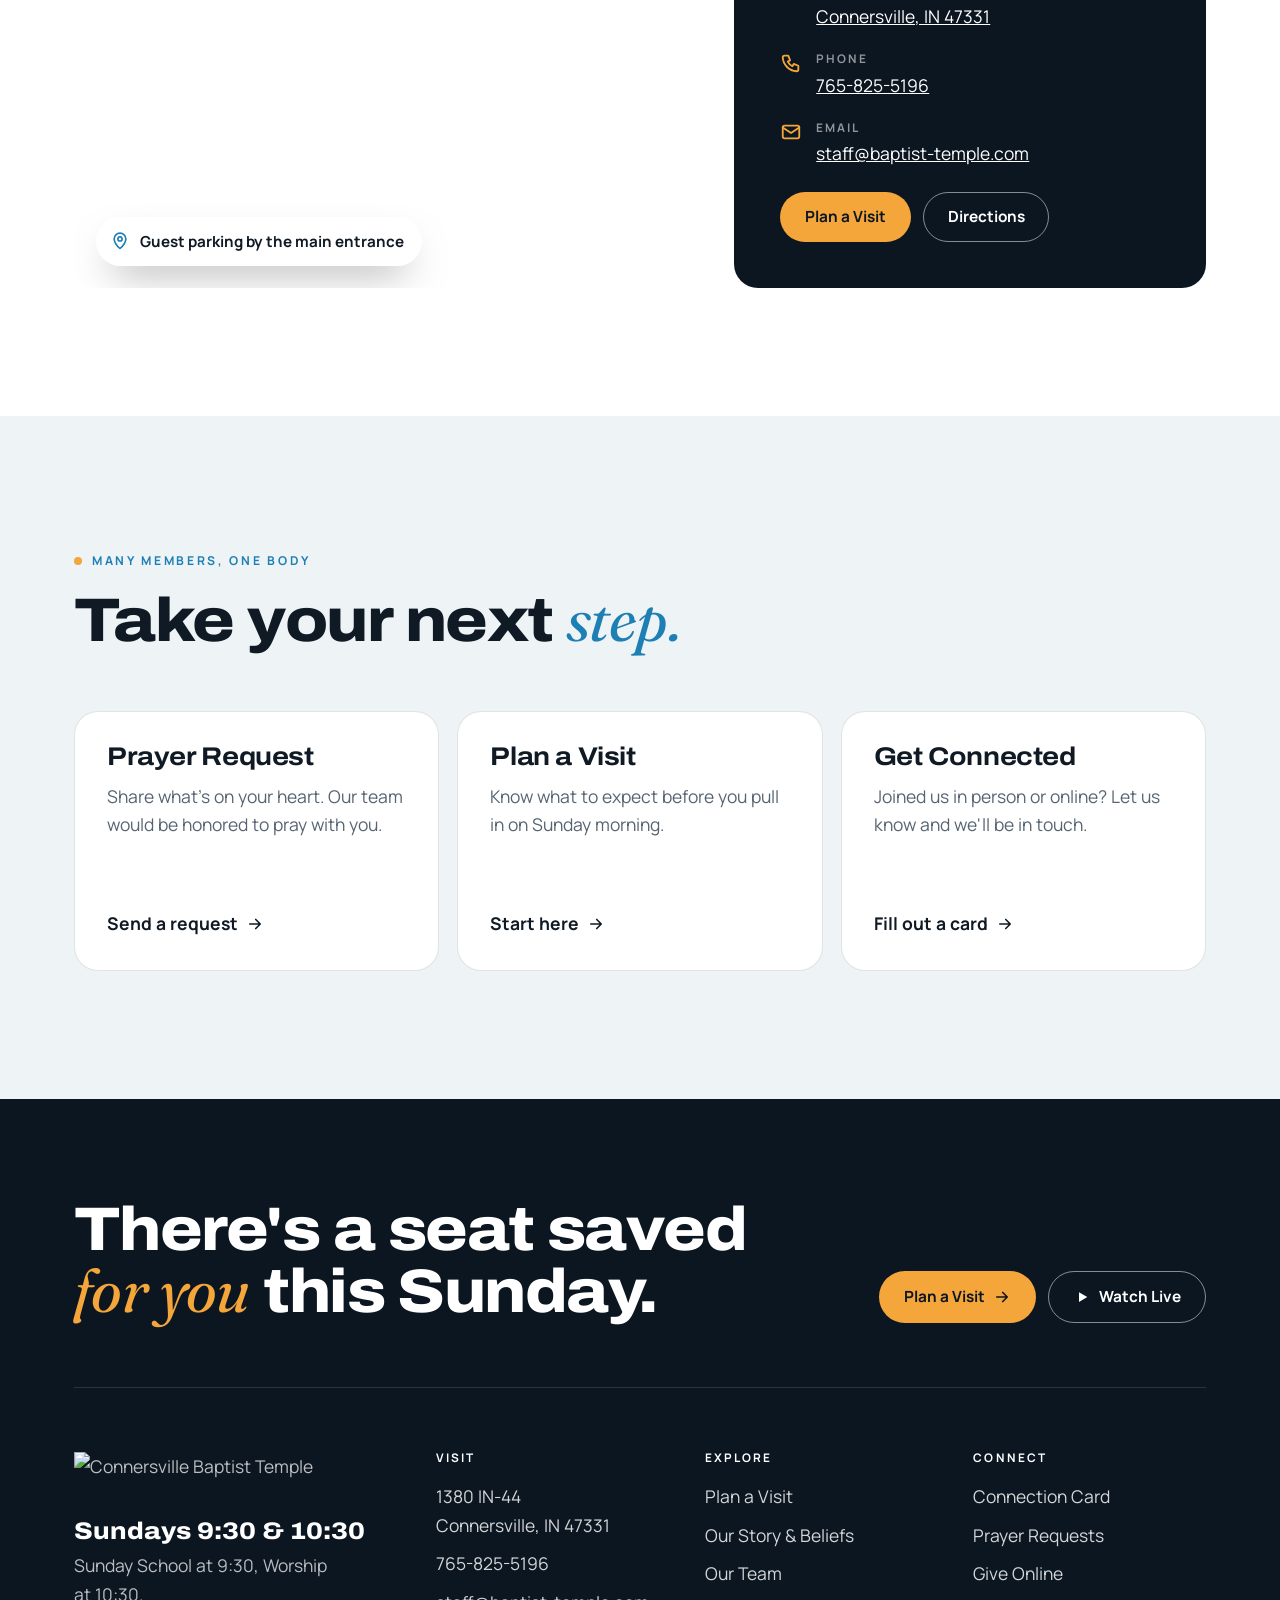
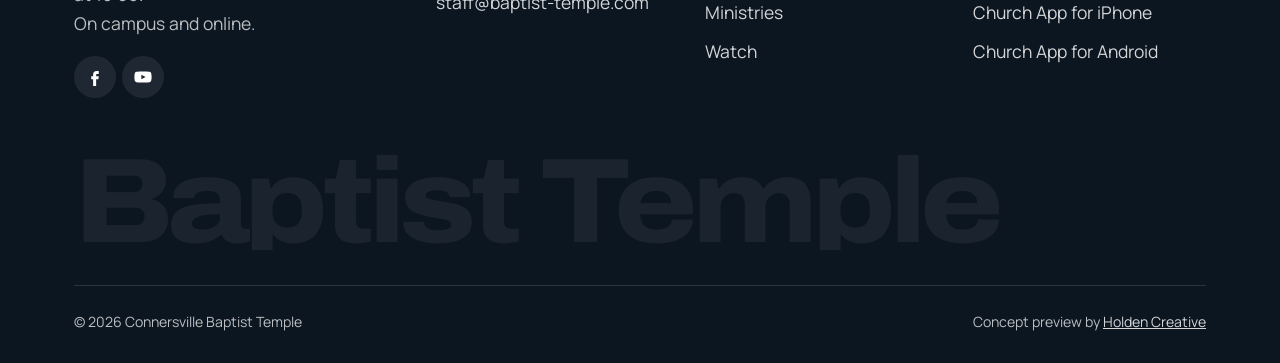
==== commit 95eaf3d9: "Kids and students pages: their photos, program cards, pillars, facts band; softer cards site-wide; f" ====
--- a/index.html
+++ b/index.html
@@ -32,7 +32,7 @@
 </header>
 <main id="main">
 <section class="hero">
-  <div class="hero-bg"><img src="https://images.squarespace-cdn.com/content/v1/69c2f93f5ac9211335b03425/e378b8b1-31d3-4c08-afa0-35310423bd89/IMG_6968.jpg?format=2500w" alt="" fetchpriority="high"></div>
+  <div class="hero-bg"><img src="https://images.squarespace-cdn.com/content/v1/69c2f93f5ac9211335b03425/e378b8b1-31d3-4c08-afa0-35310423bd89/IMG_6968.jpg?format=2500w" alt="" fetchpriority="high" style="object-position:47% 40%"></div>
   <div class="wrap hero-inner">
     <span class="eyebrow" style="color:var(--sky);animation:fade 1s both">Baptist Temple · Connersville, Indiana</span>
     <h1 style="margin-top:22px"><span class="line"><span>A ministry for</span></span><span class="line"><span><span class="rotator" aria-label="the whole family"><span class="on" aria-hidden="true">the whole family.</span><span aria-hidden="true">your kids.</span><span aria-hidden="true">your teens.</span><span aria-hidden="true">every age.</span><span aria-hidden="true">you.</span></span></span></span></h1>
@@ -71,16 +71,16 @@
       <a class="btn btn-line" href="/ministries/">All ministries <svg viewBox="0 0 24 24" fill="none" stroke="currentColor" stroke-width="2.2" stroke-linecap="round" stroke-linejoin="round" aria-hidden="true"><path d="M5 12h14M13 6l6 6-6 6"/></svg></a>
     </div>
     <div class="bento">
-      <a class="tile" href="/sunday-school/"><img src="https://images.squarespace-cdn.com/content/v1/69c2f93f5ac9211335b03425/06d5e5ef-516a-4042-9139-da05cfe2dbb7/IMG_6753.jpg?format=1500w" alt="Adults taking notes during a Sunday School class" loading="lazy"><div class="tile-body"><div><small>Sundays · 9:30</small><h3>Sunday School</h3></div><span class="go"><svg viewBox="0 0 24 24" fill="none" stroke="currentColor" stroke-width="2.2" stroke-linecap="round" stroke-linejoin="round" aria-hidden="true"><path d="M5 12h14M13 6l6 6-6 6"/></svg></span></div></a>
-      <a class="tile" href="/kids/"><img src="https://images.squarespace-cdn.com/content/v1/69c2f93f5ac9211335b03425/94f6acde-113e-4453-ae8d-3a871a573c6c/IMG_6888.jpg?format=1500w" alt="Temple Kids sign on the door of the kids' room" loading="lazy"><div class="tile-body"><div><small>Birth to 6th grade</small><h3>Kids</h3></div><span class="go"><svg viewBox="0 0 24 24" fill="none" stroke="currentColor" stroke-width="2.2" stroke-linecap="round" stroke-linejoin="round" aria-hidden="true"><path d="M5 12h14M13 6l6 6-6 6"/></svg></span></div></a>
-      <a class="tile" href="/students/"><img src="https://images.squarespace-cdn.com/content/v1/69c2f93f5ac9211335b03425/d96848c5-23ad-4f12-8b57-4769f52632f8/IMG_5848.jpg?format=1500w" alt="A student playing air hockey in the youth room" loading="lazy"><div class="tile-body"><div><small>7th to 12th grade</small><h3>Students</h3></div><span class="go"><svg viewBox="0 0 24 24" fill="none" stroke="currentColor" stroke-width="2.2" stroke-linecap="round" stroke-linejoin="round" aria-hidden="true"><path d="M5 12h14M13 6l6 6-6 6"/></svg></span></div></a>
-      <a class="tile" href="/ministries/"><img src="https://images.squarespace-cdn.com/content/v1/69c2f93f5ac9211335b03425/2e4fc092-c417-41e5-ba21-1470e12860fb/IMG_6673.jpg?format=1500w" alt="Adults studying their Bibles together around a table" loading="lazy" style="object-position:center 40%"><div class="tile-body"><div><small>Groups, missions &amp; outreach</small><h3>Adults &amp; Outreach</h3></div><span class="go"><svg viewBox="0 0 24 24" fill="none" stroke="currentColor" stroke-width="2.2" stroke-linecap="round" stroke-linejoin="round" aria-hidden="true"><path d="M5 12h14M13 6l6 6-6 6"/></svg></span></div></a>
+      <a class="tile" href="/sunday-school/"><img src="https://images.squarespace-cdn.com/content/v1/69c2f93f5ac9211335b03425/06d5e5ef-516a-4042-9139-da05cfe2dbb7/IMG_6753.jpg?format=1500w" alt="Adults taking notes during a Sunday School class" loading="lazy" style="object-position:55% 28%"><div class="tile-body"><div><small>Sundays · 9:30</small><h3>Sunday School</h3></div><span class="go"><svg viewBox="0 0 24 24" fill="none" stroke="currentColor" stroke-width="2.2" stroke-linecap="round" stroke-linejoin="round" aria-hidden="true"><path d="M5 12h14M13 6l6 6-6 6"/></svg></span></div></a>
+      <a class="tile" href="/kids/"><img src="https://images.squarespace-cdn.com/content/v1/69c2f93f5ac9211335b03425/ce2c9cdf-5f4c-4ea9-8eed-35e77990adef/erika-giraud-4EFeD-VTgu4-unsplash.jpg?format=2500w" alt="Kids raising their hands during a Bible lesson" loading="lazy" style="object-position:50% 58%"><div class="tile-body"><div><small>Birth to 6th grade</small><h3>Kids</h3></div><span class="go"><svg viewBox="0 0 24 24" fill="none" stroke="currentColor" stroke-width="2.2" stroke-linecap="round" stroke-linejoin="round" aria-hidden="true"><path d="M5 12h14M13 6l6 6-6 6"/></svg></span></div></a>
+      <a class="tile" href="/students/"><img src="https://images.squarespace-cdn.com/content/v1/69c2f93f5ac9211335b03425/d96848c5-23ad-4f12-8b57-4769f52632f8/IMG_5848.jpg?format=1500w" alt="A student playing air hockey in the youth room" loading="lazy" style="object-position:55% 14%"><div class="tile-body"><div><small>7th to 12th grade</small><h3>Students</h3></div><span class="go"><svg viewBox="0 0 24 24" fill="none" stroke="currentColor" stroke-width="2.2" stroke-linecap="round" stroke-linejoin="round" aria-hidden="true"><path d="M5 12h14M13 6l6 6-6 6"/></svg></span></div></a>
+      <a class="tile" href="/ministries/"><img src="https://images.squarespace-cdn.com/content/v1/69c2f93f5ac9211335b03425/2e4fc092-c417-41e5-ba21-1470e12860fb/IMG_6673.jpg?format=1500w" alt="Adults studying their Bibles together around a table" loading="lazy" style="object-position:62% 32%"><div class="tile-body"><div><small>Groups, missions &amp; outreach</small><h3>Adults &amp; Outreach</h3></div><span class="go"><svg viewBox="0 0 24 24" fill="none" stroke="currentColor" stroke-width="2.2" stroke-linecap="round" stroke-linejoin="round" aria-hidden="true"><path d="M5 12h14M13 6l6 6-6 6"/></svg></span></div></a>
     </div>
   </div>
 </section>
 
 <section class="watch">
-  <div class="bg" data-parallax><img src="https://images.squarespace-cdn.com/content/v1/69c2f93f5ac9211335b03425/cd1e4a0b-e41f-4de5-9050-74a3e52968cd/IMG_7106.jpg?format=2500w" alt="" loading="lazy"></div>
+  <div class="bg" data-parallax><img src="https://images.squarespace-cdn.com/content/v1/69c2f93f5ac9211335b03425/cd1e4a0b-e41f-4de5-9050-74a3e52968cd/IMG_7106.jpg?format=2500w" alt="" loading="lazy" style="object-position:53% 42%"></div>
   <div class="wrap">
     <div class="watch-copy reveal">
       <span class="live"><i></i>Live Sundays at 10:30</span>
--- a/styles.css
+++ b/styles.css
@@ -94,9 +94,9 @@
 .nav-menu,.nav-end,.nav-brand .word{transition:opacity .25s .3s,visibility 0s .3s}
 /* folded into the badge */
 .nav{transition:width .6s cubic-bezier(.7,0,.2,1),top .4s var(--ease),background .35s,border-color .35s,box-shadow .35s,backdrop-filter .35s}
-.nav.collapsed{width:58px;background:transparent;border-color:transparent;box-shadow:none;backdrop-filter:none;-webkit-backdrop-filter:none}
+.nav.collapsed{width:60px;background:transparent;border-color:transparent;box-shadow:none;backdrop-filter:none;-webkit-backdrop-filter:none}
 .nav.collapsed .nav-row{overflow:hidden;padding:0;min-height:58px}
-.nav.collapsed .mark{width:58px;height:58px;box-shadow:0 12px 30px -8px rgba(0,0,0,.55)}
+.nav.collapsed .mark{width:56px;height:56px}
 .nav.collapsed .word,.nav.collapsed .nav-menu,.nav.collapsed .nav-end{opacity:0;visibility:hidden;pointer-events:none;transition:opacity .12s,visibility 0s .12s}
 .nav.collapsed .mark{transform:rotate(-8deg)}
 .nav.collapsed .nav-brand:hover .mark{transform:rotate(0) scale(1.06)}
@@ -294,16 +294,70 @@
 @media (max-width:820px){.trio{grid-template-columns:1fr}.trio a{min-height:0}}
 
 /* ---------- cards, lists, tables ---------- */
-.cards{display:grid;grid-template-columns:repeat(auto-fill,minmax(260px,1fr));gap:18px}
-.card{background:#fff;border:1px solid var(--line);border-radius:var(--r);padding:30px;transition:transform .35s var(--ease),box-shadow .35s;text-decoration:none;display:block}
-.card:hover{transform:translateY(-4px);box-shadow:0 24px 44px -30px rgba(12,22,33,.55)}
-.card h3{margin-bottom:8px}
+.cards{display:grid;grid-template-columns:repeat(auto-fit,minmax(250px,1fr));gap:20px}
+.card{position:relative;overflow:hidden;background:linear-gradient(180deg,var(--mist),#fff 70%);border:0;border-radius:var(--r);padding:34px 30px 32px;transition:transform .45s var(--ease),box-shadow .45s;text-decoration:none;display:flex;flex-direction:column;color:inherit}
+.card::before{content:"";position:absolute;left:0;right:0;top:0;height:4px;background:linear-gradient(90deg,var(--blue),var(--amber));transform:scaleX(.18);transform-origin:left;transition:transform .6s var(--ease)}
+.card:hover{transform:translateY(-6px);box-shadow:0 30px 60px -34px rgba(12,22,33,.5)}
+.card:hover::before{transform:none}
+.card h3{font-size:1.5rem;line-height:1.08;margin-bottom:10px}
 .card p{color:var(--muted);margin:0}
-.card .when{display:inline-block;margin-bottom:16px;font:700 .72rem/1 var(--body);letter-spacing:.12em;text-transform:uppercase;color:var(--blue-deep);background:var(--mist);padding:8px 12px;border-radius:999px}
-.card.dark{background:var(--night);color:#fff;border-color:var(--night)}
+.card .when{display:flex;align-items:center;gap:8px;margin-bottom:18px;font:700 .7rem/1.3 var(--body);letter-spacing:.14em;text-transform:uppercase;color:var(--blue-deep);background:none;padding:0;border-radius:0}
+.card .when::before{content:"";width:7px;height:7px;border-radius:50%;background:var(--amber);flex:none}
+.card.dark{background:var(--night);color:#fff}
 .card.dark p{color:rgba(255,255,255,.72)}
-.card.dark .when{background:rgba(255,255,255,.12);color:var(--amber)}
-.mist .card{border-color:transparent}
+.card.dark .when{color:var(--sky)}
+.mist .card{background:#fff}
+
+/* ---------- Pillars (icon + number + text, no boxes) ---------- */
+.pillars{display:grid;grid-template-columns:repeat(3,1fr);border-top:1px solid var(--line)}
+.pillar{position:relative;padding:44px 40px 8px 0}
+.pillar+.pillar{padding-left:40px;border-left:1px solid var(--line)}
+.p-ico{display:grid;place-items:center;width:62px;height:62px;border-radius:20px;background:var(--mist);color:var(--blue-deep);margin-bottom:26px;transition:background .4s,color .4s,transform .5s cubic-bezier(.3,1.6,.5,1)}
+.p-ico svg{width:30px;height:30px}
+.pillar:hover .p-ico{background:var(--amber);color:var(--night);transform:rotate(-8deg) scale(1.06)}
+.p-label{display:block;font:700 .7rem/1 var(--body);letter-spacing:.16em;text-transform:uppercase;color:var(--blue);margin-bottom:12px}
+.pillar h3{font-size:clamp(1.4rem,2vw,1.7rem);margin-bottom:12px}
+.pillar p{color:var(--muted);margin:0;max-width:34ch}
+
+/* ---------- Programs (photo cards) ---------- */
+.programs{display:grid;grid-template-columns:repeat(6,1fr);gap:22px}
+.prog{grid-column:span 2;display:flex;flex-direction:column;background:#fff;border-radius:var(--r);overflow:hidden;box-shadow:0 1px 0 var(--line),0 24px 50px -40px rgba(12,22,33,.45);transition:transform .45s var(--ease),box-shadow .45s}
+.prog.big{grid-column:span 3}
+.prog:hover{transform:translateY(-6px);box-shadow:0 1px 0 var(--line),0 36px 70px -40px rgba(12,22,33,.6)}
+.prog .ph{position:relative;aspect-ratio:4/3;overflow:hidden;background:var(--night)}
+.prog.big .ph{aspect-ratio:16/10}
+.prog img{width:100%;height:100%;object-fit:cover;transition:transform 1s var(--ease)}
+.prog:hover img{transform:scale(1.06)}
+.prog .chip{position:absolute;left:16px;bottom:16px;display:flex;align-items:center;gap:8px;padding:9px 13px;border-radius:999px;background:rgba(12,22,33,.72);backdrop-filter:blur(10px);-webkit-backdrop-filter:blur(10px);color:#fff;font:700 .68rem/1 var(--body);letter-spacing:.13em;text-transform:uppercase}
+.prog .chip::before{content:"";width:7px;height:7px;border-radius:50%;background:var(--amber)}
+.prog .body{padding:26px 28px 30px}
+.prog h3{font-size:1.5rem;margin-bottom:10px}
+.prog p{margin:0;color:var(--muted)}
+
+/* ---------- Facts band ---------- */
+.facts-band{background:var(--night);padding:0 0 clamp(50px,7vw,80px)}
+.facts{display:grid;grid-template-columns:repeat(3,1fr);gap:1px;background:rgba(255,255,255,.1);border-radius:var(--r);overflow:hidden;transform:translateY(-1px)}
+.fact{background:var(--night-2);padding:30px 32px}
+.fact small{display:block;font:700 .7rem/1 var(--body);letter-spacing:.16em;text-transform:uppercase;color:var(--sky);margin-bottom:12px}
+.fact strong{font:800 clamp(1.4rem,2.6vw,2.1rem)/1.05 var(--display);font-stretch:112%;color:#fff;letter-spacing:-.02em}
+.fact strong span{color:var(--amber);margin:0 .08em}
+
+@media (max-width:1000px){
+  .programs{grid-template-columns:1fr 1fr}
+  .prog,.prog.big{grid-column:span 1}
+  .prog:last-child:nth-child(odd){grid-column:1/-1}
+  .prog:last-child:nth-child(odd) .ph{aspect-ratio:16/8}
+}
+@media (max-width:820px){
+  .pillars{grid-template-columns:1fr}
+  .pillar,.pillar+.pillar{padding:32px 0 26px;border-left:0}
+  .pillar+.pillar{border-top:1px solid var(--line)}
+  .facts{grid-template-columns:1fr}
+}
+@media (max-width:640px){
+  .programs{grid-template-columns:1fr}
+  .prog:last-child:nth-child(odd) .ph{aspect-ratio:4/3}
+}
 .checks{list-style:none;padding:0;margin:0;display:grid;gap:14px}
 .checks li{position:relative;padding-left:36px}
 .checks li::before{content:"";position:absolute;left:0;top:3px;width:24px;height:24px;border-radius:50%;background:var(--amber) url("data:image/svg+xml,%3Csvg xmlns='http://www.w3.org/2000/svg' viewBox='0 0 24 24' fill='none' stroke='%230c1621' stroke-width='3.2' stroke-linecap='round' stroke-linejoin='round'%3E%3Cpath d='M5 12.5l4.5 4.5L19 7.5'/%3E%3C/svg%3E") center/14px no-repeat}
@@ -405,3 +459,30 @@
   .hero-times div:nth-child(3){display:none}
   .hero .eyebrow{font-size:.66rem;letter-spacing:.16em}
 }
+
+/* ---------- Ministries: grouped numbered list ---------- */
+.m-group{display:grid;grid-template-columns:minmax(220px,.8fr) 2fr;gap:clamp(28px,6vw,90px);align-items:start}
+.m-group+.m-group{margin-top:clamp(70px,9vw,120px)}
+.m-side{position:sticky;top:120px}
+.m-side h2{font-size:clamp(2rem,3.6vw,3rem);margin:16px 0 14px}
+.m-side h2 em{font-family:var(--serif);font-style:italic;font-weight:400;font-stretch:100%;color:var(--blue)}
+.m-side p{color:var(--muted);margin:0;max-width:26ch}
+.m-list{list-style:none;margin:0;padding:0;border-top:1px solid var(--line)}
+.m-row{position:relative;display:grid;grid-template-columns:56px minmax(180px,1fr) 1.5fr;gap:12px 28px;padding:30px 18px 30px 0;border-bottom:1px solid var(--line);transition:padding .45s var(--ease)}
+.m-row::before{content:"";position:absolute;inset:-1px 0 -1px -18px;background:var(--mist);border-radius:18px;opacity:0;transform:scaleX(.96);transform-origin:left;transition:opacity .35s,transform .45s var(--ease);z-index:-1}
+.m-row:hover{padding-left:14px}
+.m-row:hover::before{opacity:1;transform:none}
+.m-num{font:800 .9rem/1.9 var(--display);font-stretch:112%;color:var(--blue);letter-spacing:.04em;transition:color .3s}
+.m-row:hover .m-num{color:var(--amber)}
+.m-head h3{font-size:1.45rem;line-height:1.1}
+.m-when{display:flex;align-items:center;gap:8px;margin-top:10px;font:700 .7rem/1.3 var(--body);letter-spacing:.12em;text-transform:uppercase;color:var(--blue-deep)}
+.m-when::before{content:"";width:7px;height:7px;border-radius:50%;background:var(--amber);flex:none}
+.m-row p{margin:0;color:var(--muted);font-size:1.02rem;line-height:1.6}
+@media (max-width:900px){
+  .m-group{grid-template-columns:1fr;gap:24px}
+  .m-side{position:static}
+  .m-row{grid-template-columns:42px 1fr;padding:24px 0}
+  .m-row p{grid-column:2}
+  .m-row:hover{padding-left:0}
+  .m-row::before{display:none}
+}
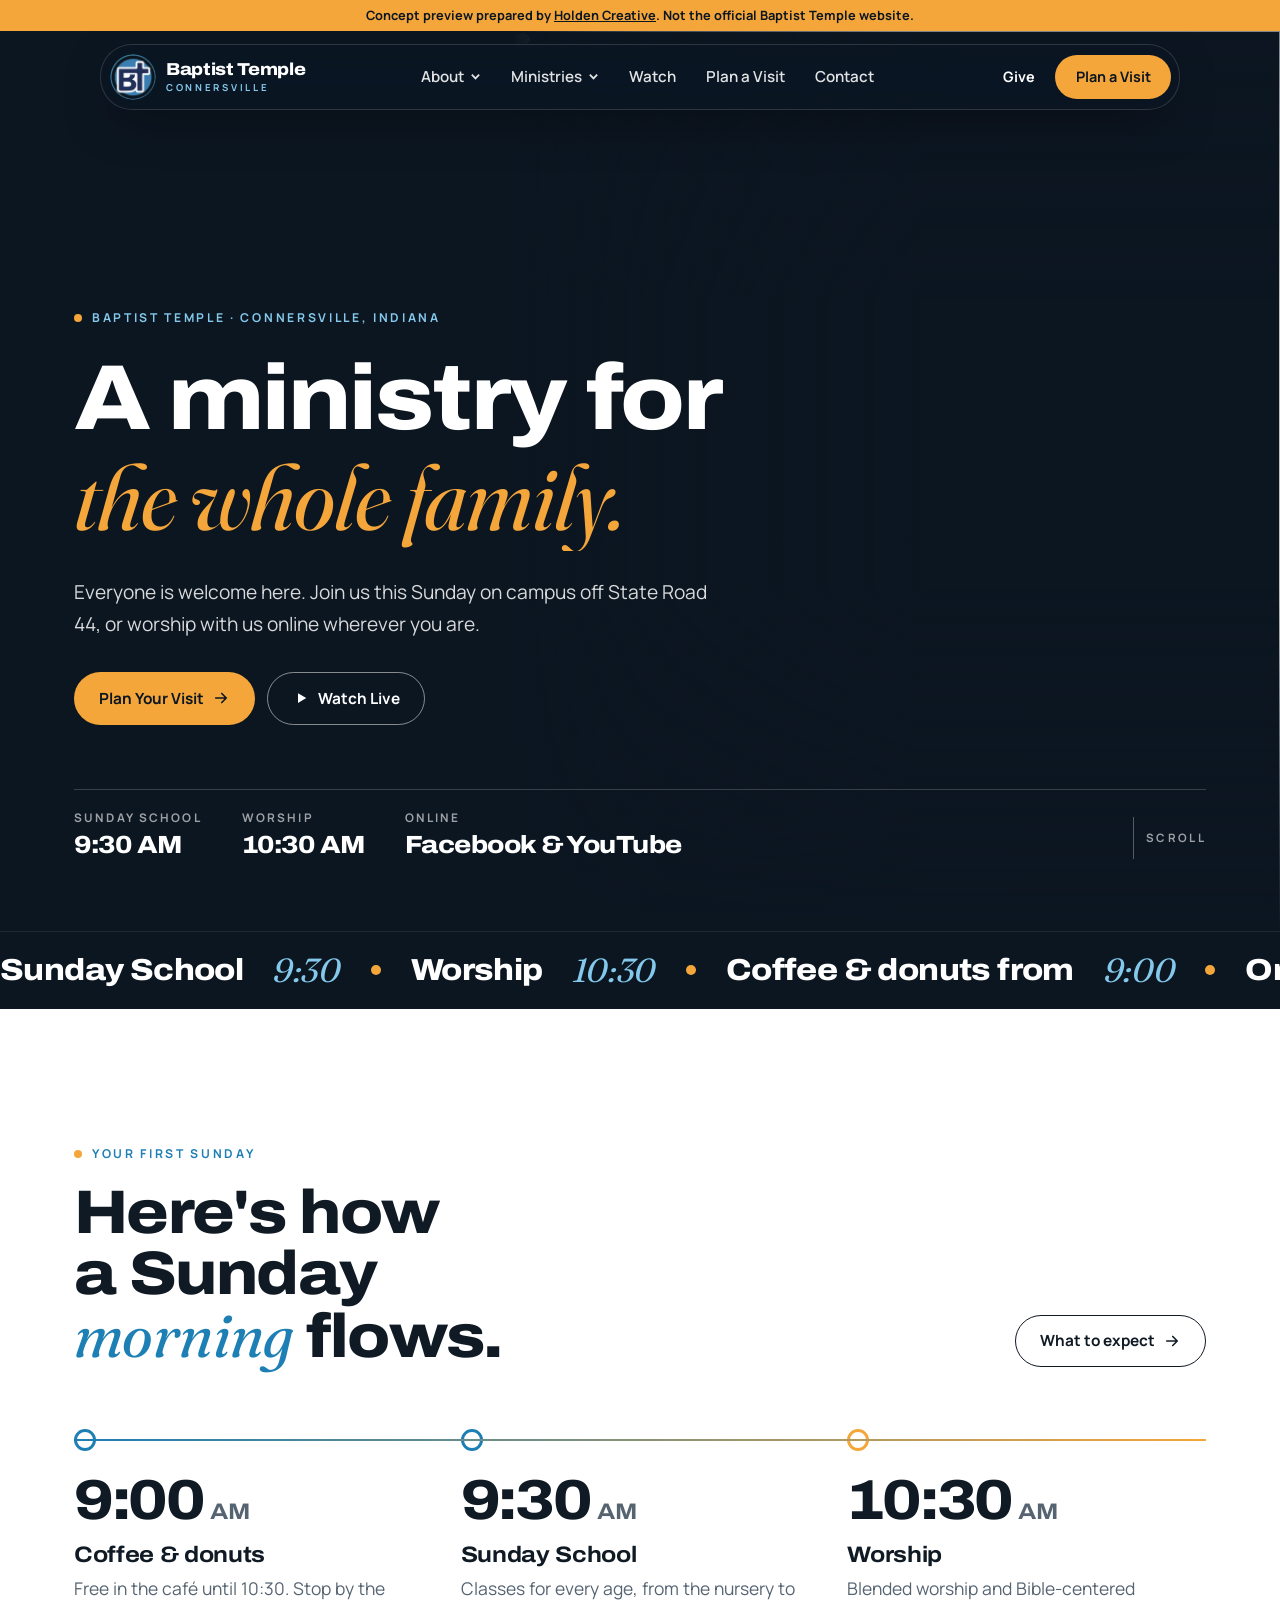
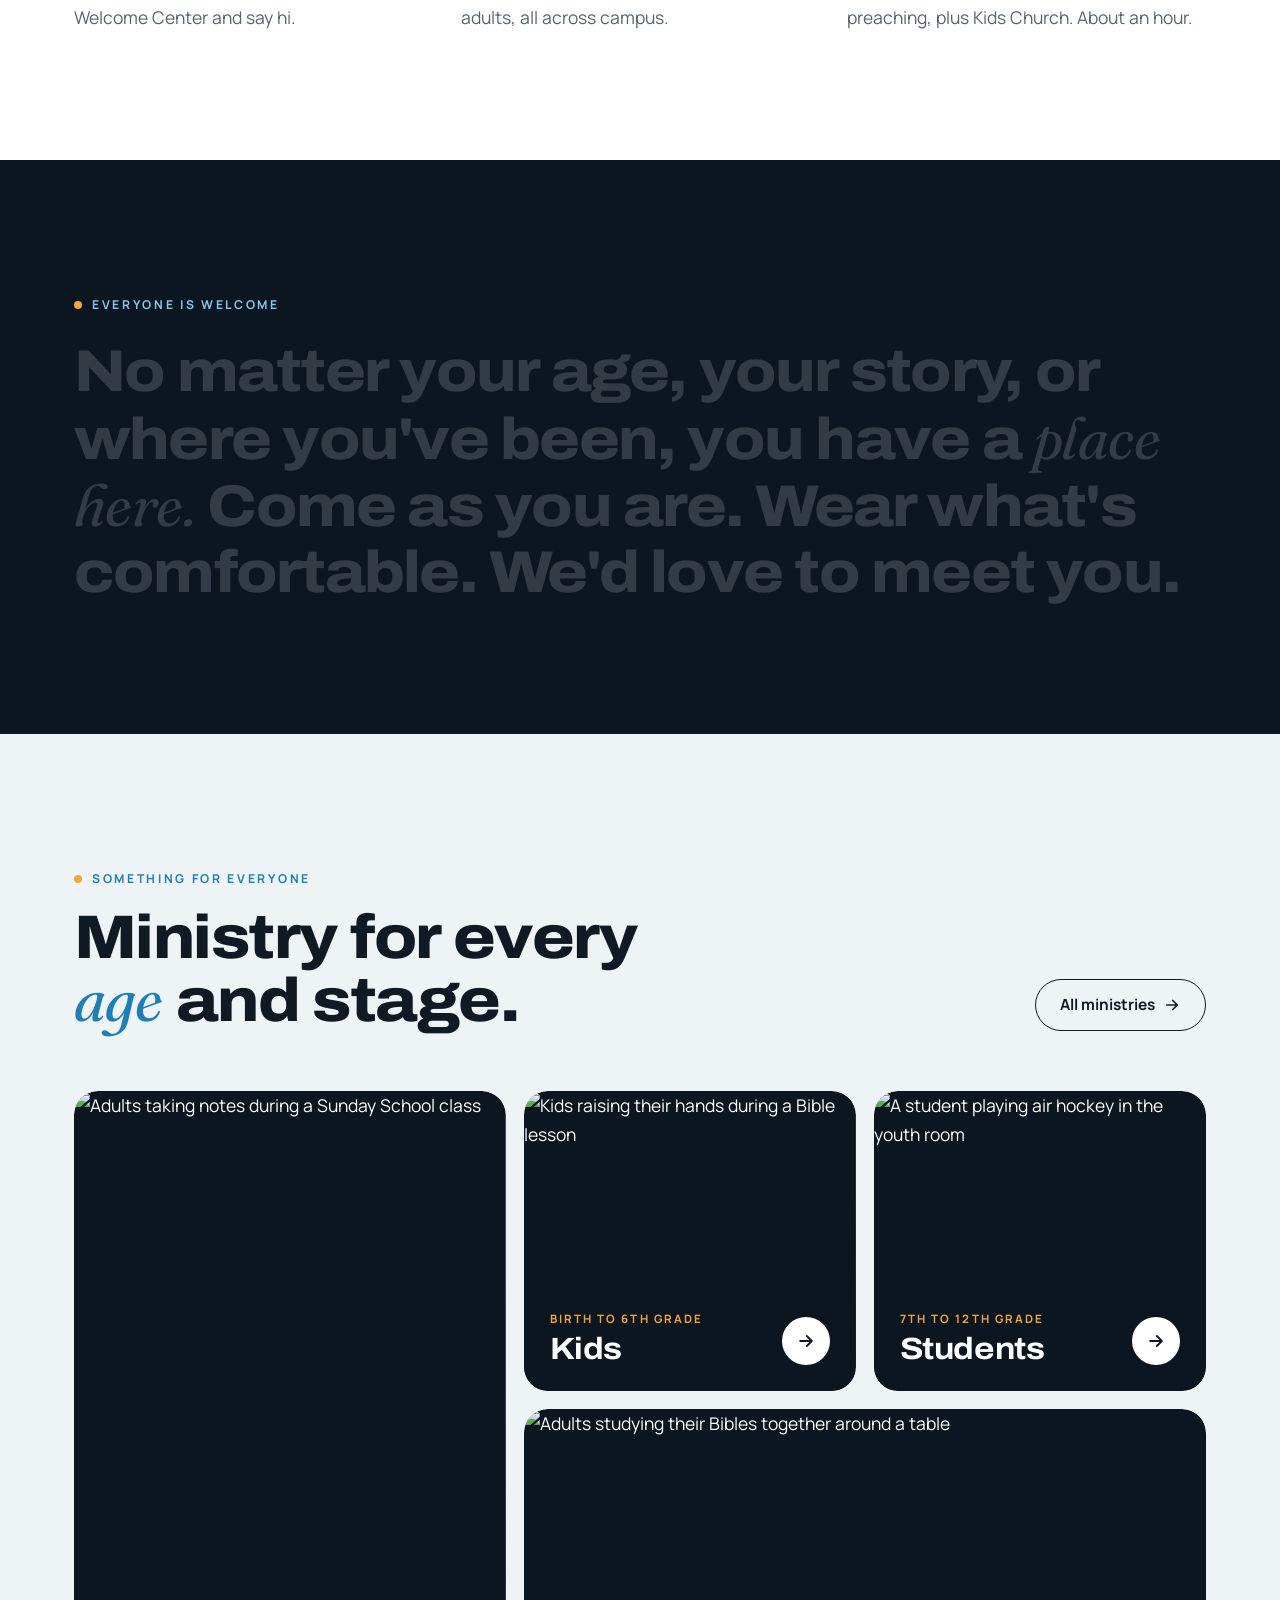
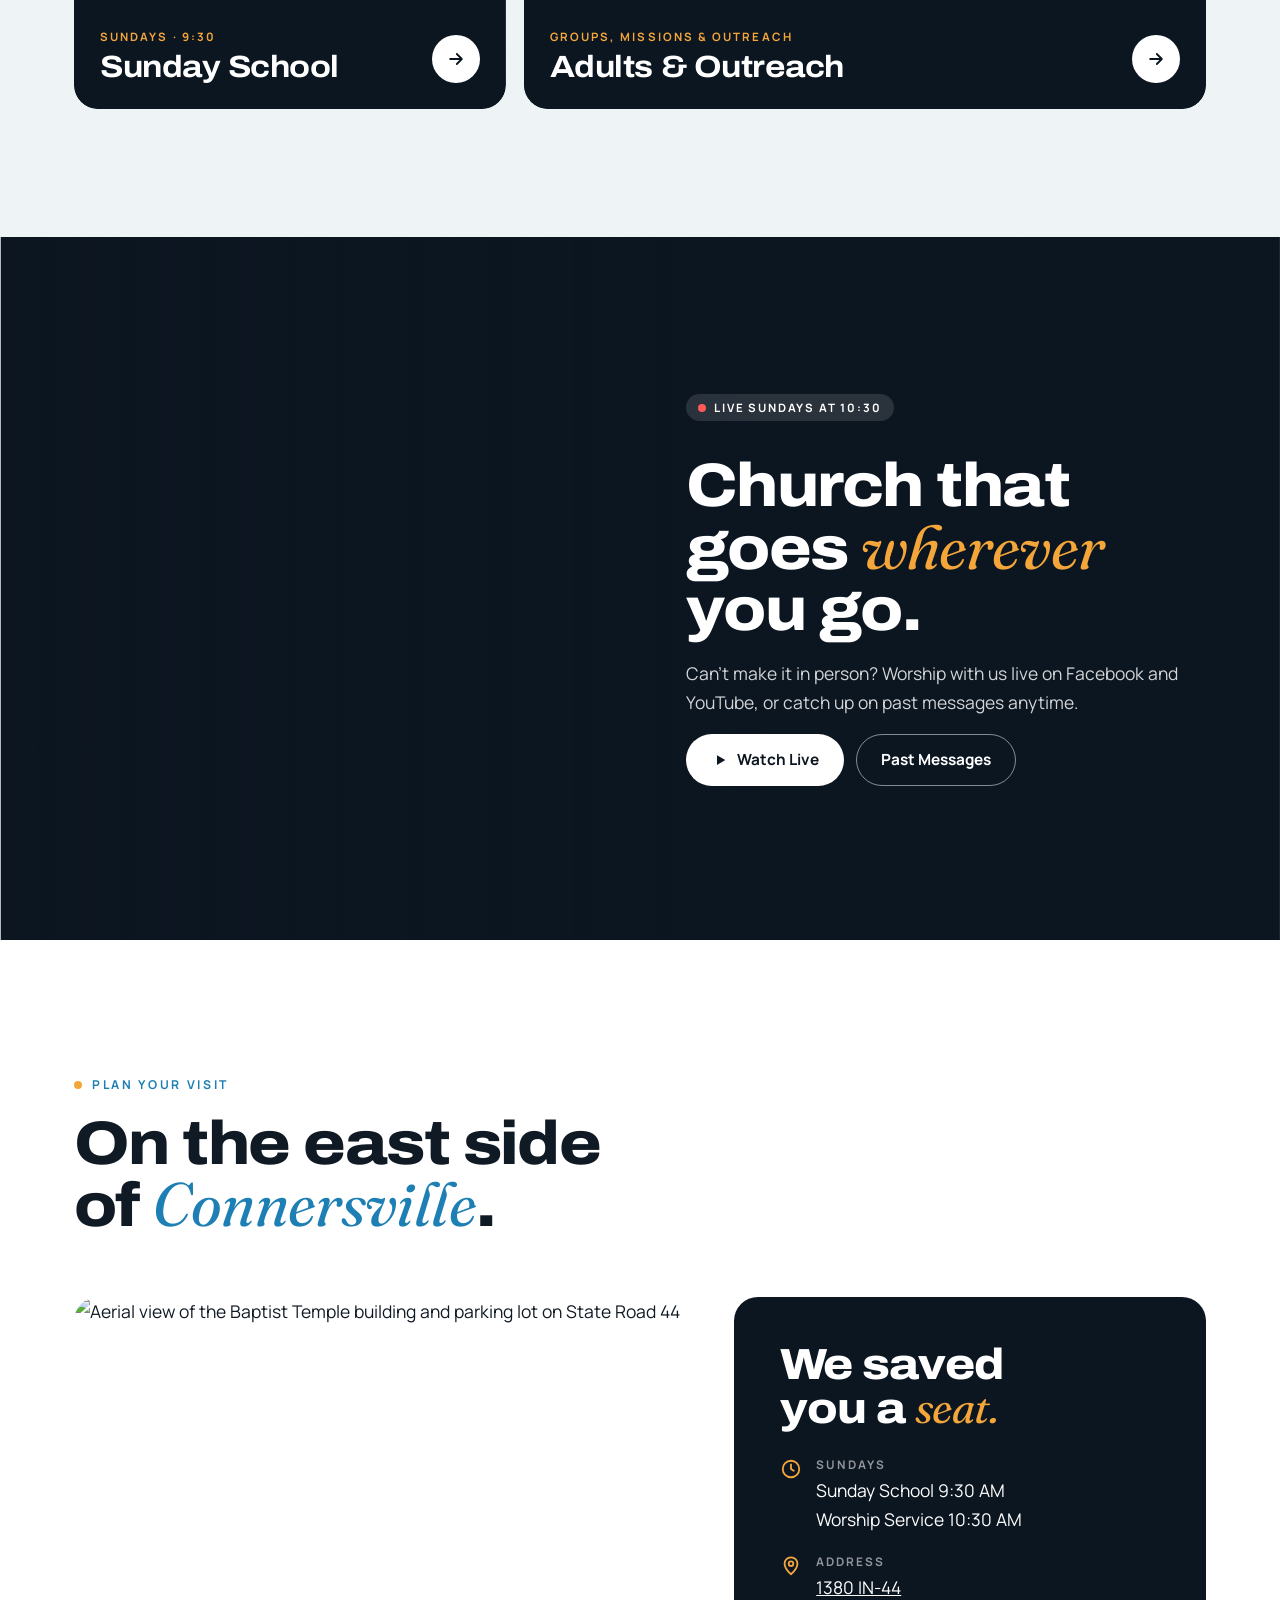
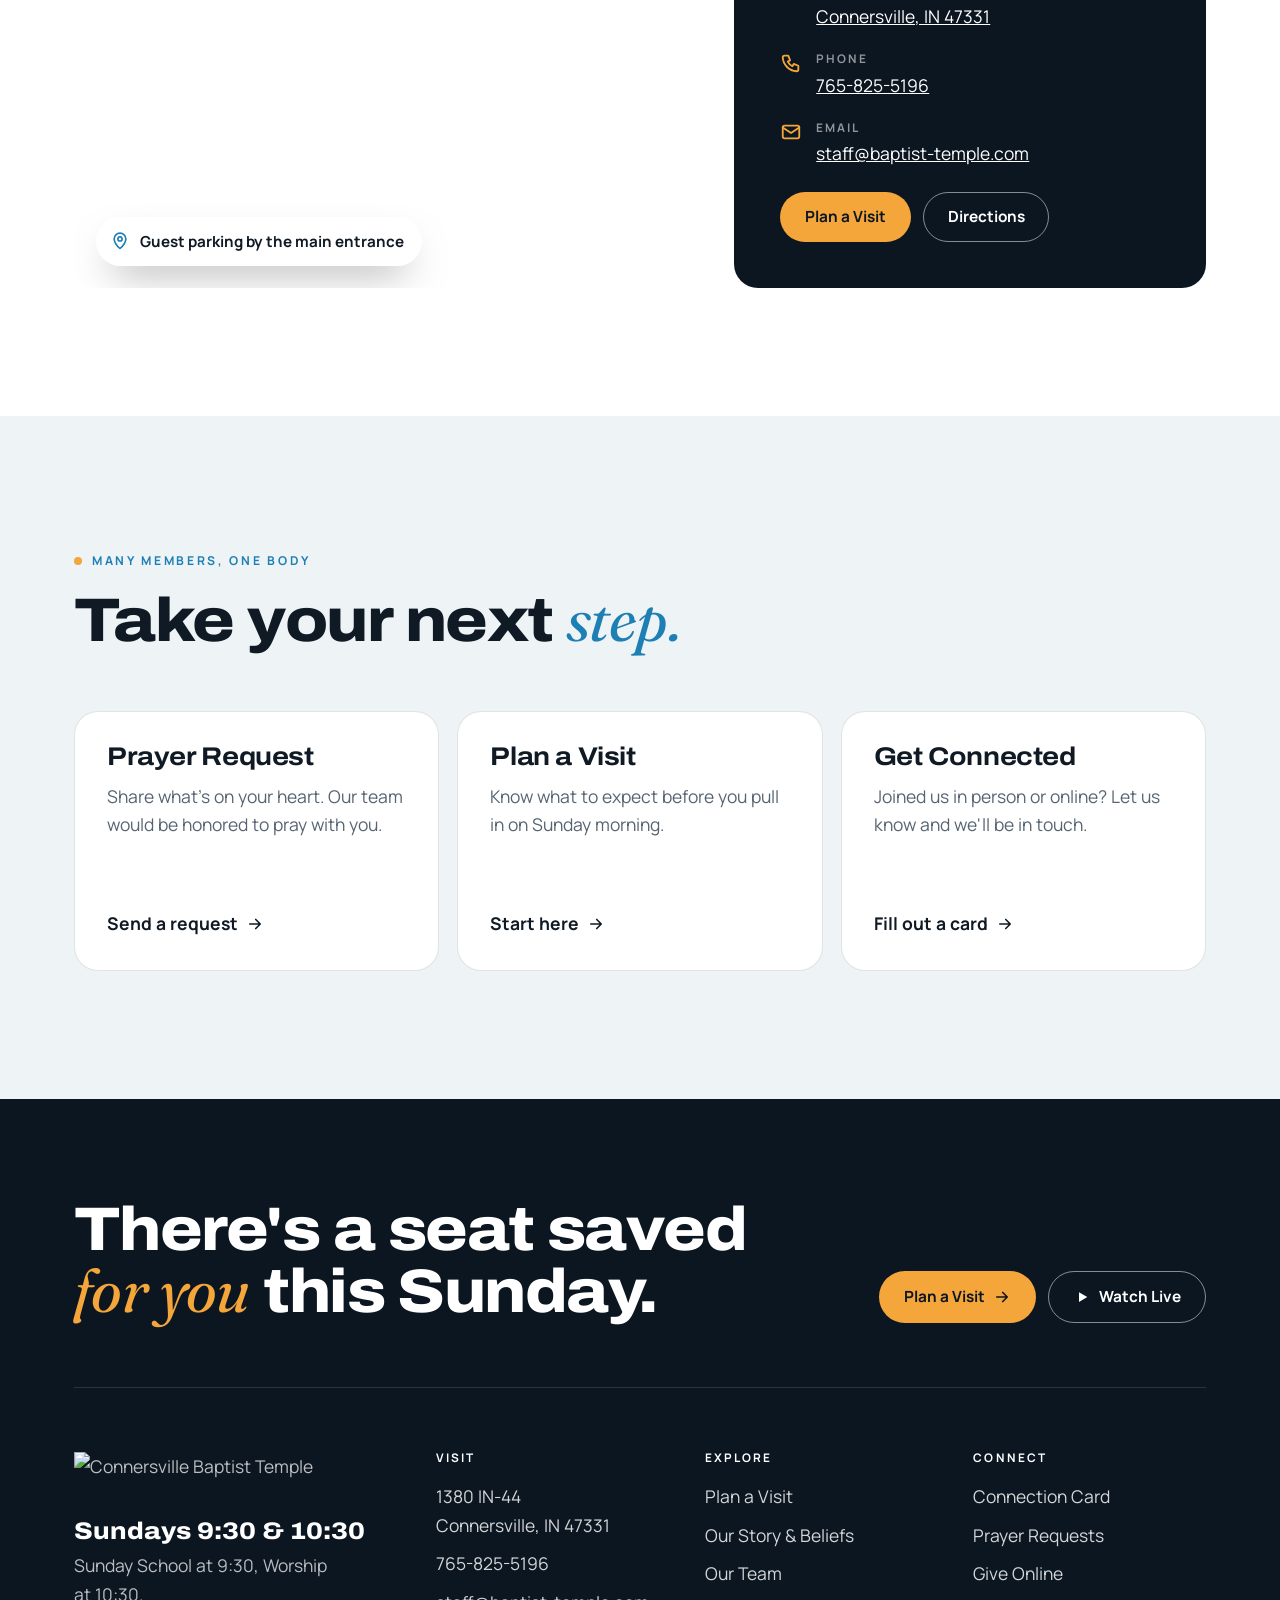
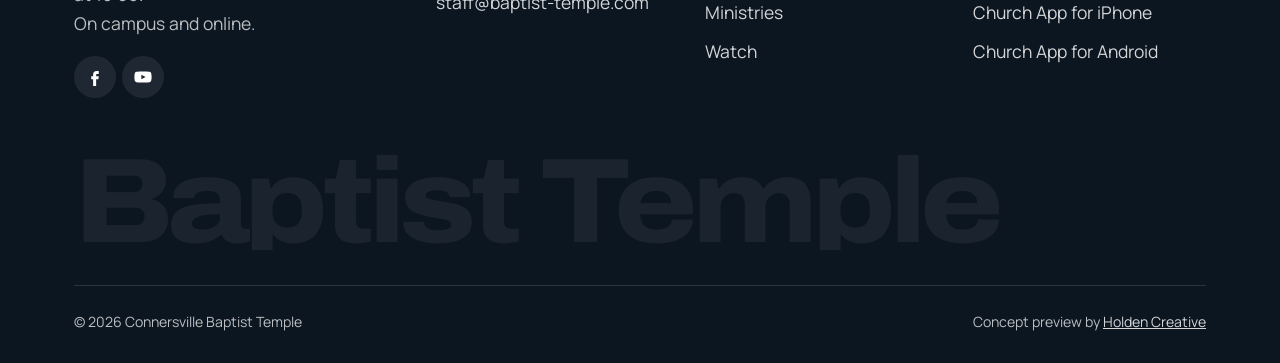
==== commit 8c5c09f6: "Home hero: keep the worship leader's face in view Co-Authored-By: Claude Opus 5.5 <noreply@anthropic" ====
--- a/index.html
+++ b/index.html
@@ -32,7 +32,7 @@
 </header>
 <main id="main">
 <section class="hero">
-  <div class="hero-bg"><img src="https://images.squarespace-cdn.com/content/v1/69c2f93f5ac9211335b03425/e378b8b1-31d3-4c08-afa0-35310423bd89/IMG_6968.jpg?format=2500w" alt="" fetchpriority="high" style="object-position:47% 40%"></div>
+  <div class="hero-bg"><img src="https://images.squarespace-cdn.com/content/v1/69c2f93f5ac9211335b03425/e378b8b1-31d3-4c08-afa0-35310423bd89/IMG_6968.jpg?format=2500w" alt="" fetchpriority="high" style="object-position:41% 24%"></div>
   <div class="wrap hero-inner">
     <span class="eyebrow" style="color:var(--sky);animation:fade 1s both">Baptist Temple · Connersville, Indiana</span>
     <h1 style="margin-top:22px"><span class="line"><span>A ministry for</span></span><span class="line"><span><span class="rotator" aria-label="the whole family"><span class="on" aria-hidden="true">the whole family.</span><span aria-hidden="true">your kids.</span><span aria-hidden="true">your teens.</span><span aria-hidden="true">every age.</span><span aria-hidden="true">you.</span></span></span></span></h1>
@@ -72,7 +72,7 @@
     </div>
     <div class="bento">
       <a class="tile" href="/sunday-school/"><img src="https://images.squarespace-cdn.com/content/v1/69c2f93f5ac9211335b03425/06d5e5ef-516a-4042-9139-da05cfe2dbb7/IMG_6753.jpg?format=1500w" alt="Adults taking notes during a Sunday School class" loading="lazy" style="object-position:55% 28%"><div class="tile-body"><div><small>Sundays · 9:30</small><h3>Sunday School</h3></div><span class="go"><svg viewBox="0 0 24 24" fill="none" stroke="currentColor" stroke-width="2.2" stroke-linecap="round" stroke-linejoin="round" aria-hidden="true"><path d="M5 12h14M13 6l6 6-6 6"/></svg></span></div></a>
-      <a class="tile" href="/kids/"><img src="https://images.squarespace-cdn.com/content/v1/69c2f93f5ac9211335b03425/ce2c9cdf-5f4c-4ea9-8eed-35e77990adef/erika-giraud-4EFeD-VTgu4-unsplash.jpg?format=2500w" alt="Kids raising their hands during a Bible lesson" loading="lazy" style="object-position:50% 58%"><div class="tile-body"><div><small>Birth to 6th grade</small><h3>Kids</h3></div><span class="go"><svg viewBox="0 0 24 24" fill="none" stroke="currentColor" stroke-width="2.2" stroke-linecap="round" stroke-linejoin="round" aria-hidden="true"><path d="M5 12h14M13 6l6 6-6 6"/></svg></span></div></a>
+      <a class="tile" href="/kids/"><img src="https://images.squarespace-cdn.com/content/v1/69c2f93f5ac9211335b03425/ce2c9cdf-5f4c-4ea9-8eed-35e77990adef/erika-giraud-4EFeD-VTgu4-unsplash.jpg?format=2500w" alt="Kids raising their hands during a Bible lesson" loading="lazy" style="object-position:58% 12%"><div class="tile-body"><div><small>Birth to 6th grade</small><h3>Kids</h3></div><span class="go"><svg viewBox="0 0 24 24" fill="none" stroke="currentColor" stroke-width="2.2" stroke-linecap="round" stroke-linejoin="round" aria-hidden="true"><path d="M5 12h14M13 6l6 6-6 6"/></svg></span></div></a>
       <a class="tile" href="/students/"><img src="https://images.squarespace-cdn.com/content/v1/69c2f93f5ac9211335b03425/d96848c5-23ad-4f12-8b57-4769f52632f8/IMG_5848.jpg?format=1500w" alt="A student playing air hockey in the youth room" loading="lazy" style="object-position:55% 14%"><div class="tile-body"><div><small>7th to 12th grade</small><h3>Students</h3></div><span class="go"><svg viewBox="0 0 24 24" fill="none" stroke="currentColor" stroke-width="2.2" stroke-linecap="round" stroke-linejoin="round" aria-hidden="true"><path d="M5 12h14M13 6l6 6-6 6"/></svg></span></div></a>
       <a class="tile" href="/ministries/"><img src="https://images.squarespace-cdn.com/content/v1/69c2f93f5ac9211335b03425/2e4fc092-c417-41e5-ba21-1470e12860fb/IMG_6673.jpg?format=1500w" alt="Adults studying their Bibles together around a table" loading="lazy" style="object-position:62% 32%"><div class="tile-body"><div><small>Groups, missions &amp; outreach</small><h3>Adults &amp; Outreach</h3></div><span class="go"><svg viewBox="0 0 24 24" fill="none" stroke="currentColor" stroke-width="2.2" stroke-linecap="round" stroke-linejoin="round" aria-hidden="true"><path d="M5 12h14M13 6l6 6-6 6"/></svg></span></div></a>
     </div>
--- a/styles.css
+++ b/styles.css
@@ -486,3 +486,21 @@
   .m-row:hover{padding-left:0}
   .m-row::before{display:none}
 }
+
+/* Page hero with the photo on the right (keeps a speaker's face clear of the headline) */
+.page-hero.side .bg{left:38%;width:62%}
+.page-hero.side::before{background:linear-gradient(90deg,var(--night) 0%,var(--night) 38%,rgba(12,22,33,.55) 52%,rgba(12,22,33,.05) 78%)}
+@media (max-width:820px){
+  .page-hero.side .bg{left:0;width:100%}
+  .page-hero.side::before{background:linear-gradient(180deg,rgba(12,22,33,.55),rgba(12,22,33,.9))}
+}
+
+/* Home hero: on wider screens the photo sits on the right so the worship leader's face is never behind the nav or headline */
+@media (min-width:900px){
+  .hero-bg{left:40%}
+  .hero-bg img{object-position:41% 6% !important}
+  .hero::before{background:linear-gradient(90deg,var(--night) 0%,var(--night) 40%,rgba(12,22,33,.55) 50%,rgba(12,22,33,0) 72%),linear-gradient(180deg,rgba(12,22,33,.35) 0%,rgba(12,22,33,0) 30%,rgba(12,22,33,0) 62%,rgba(12,22,33,.85) 92%,var(--night) 100%)}
+}
+@media (max-width:899px){
+  .hero-bg img{object-position:41% 18% !important}
+}
